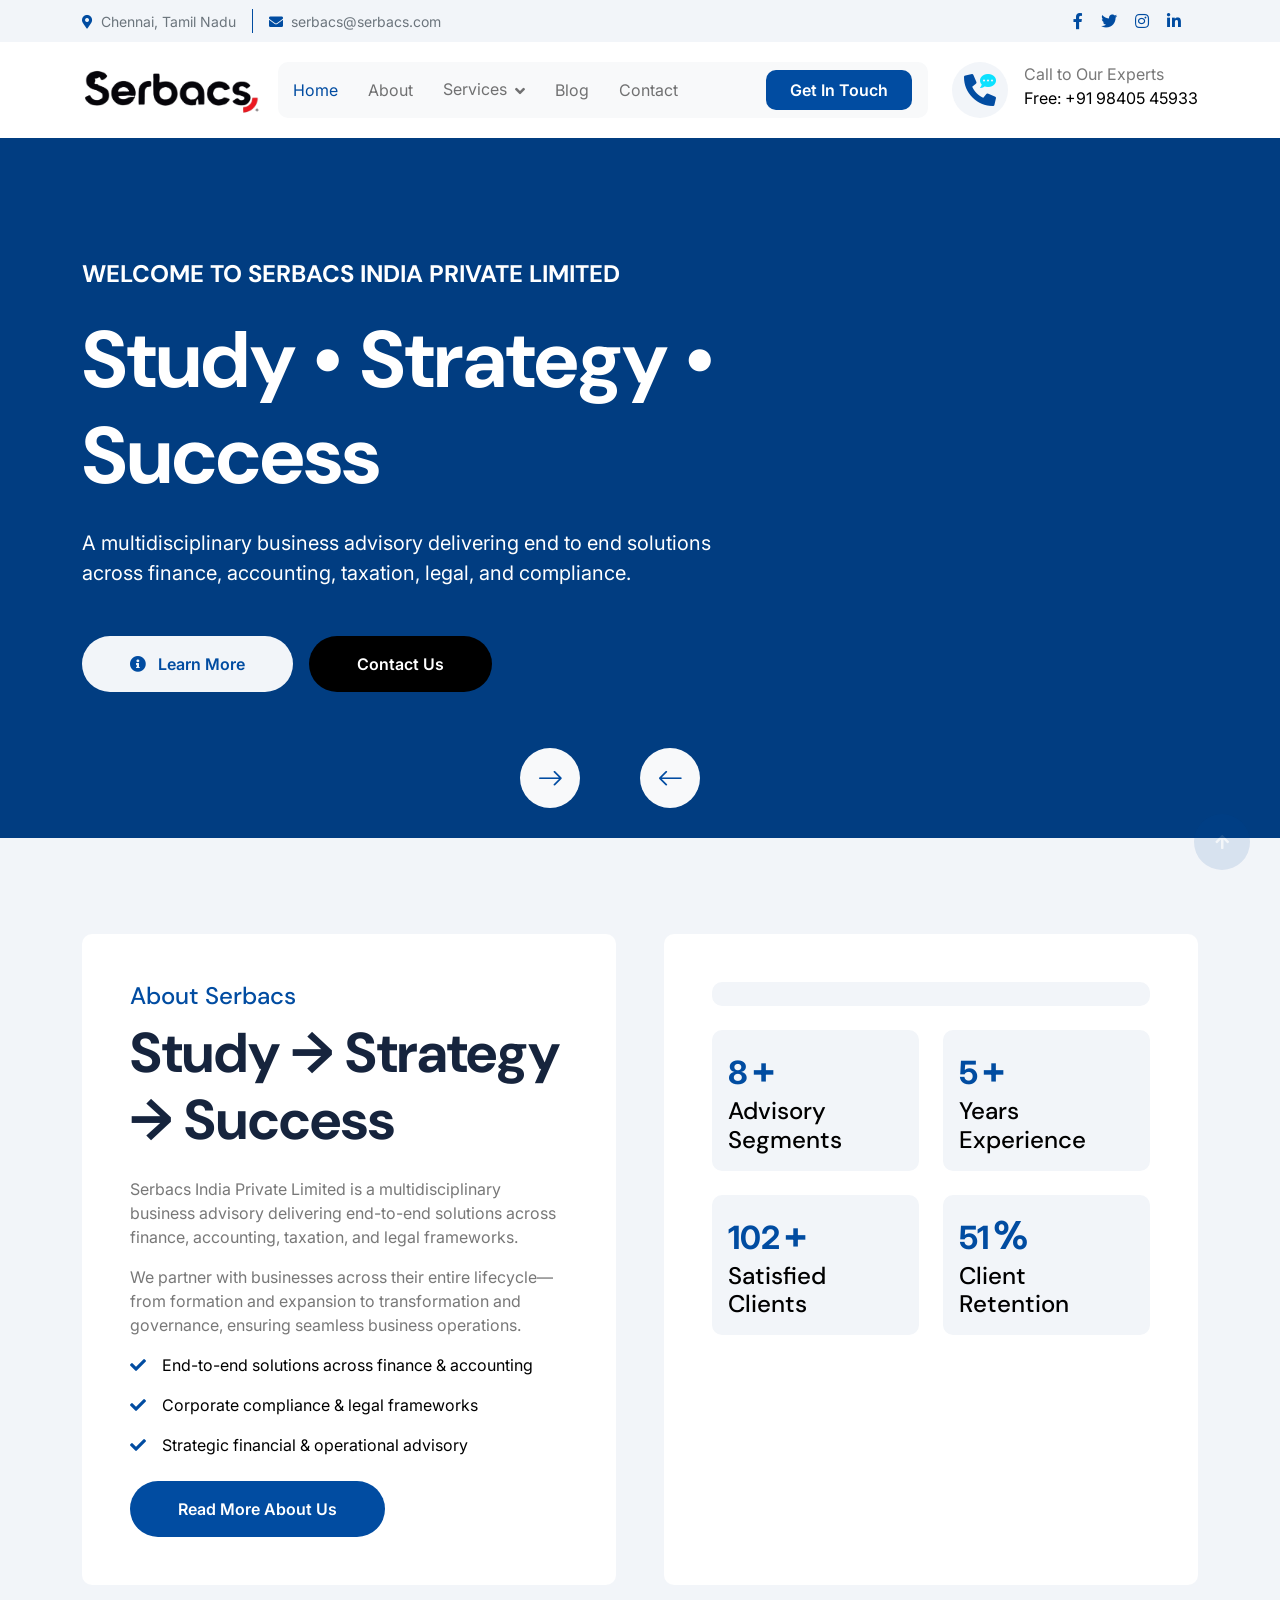
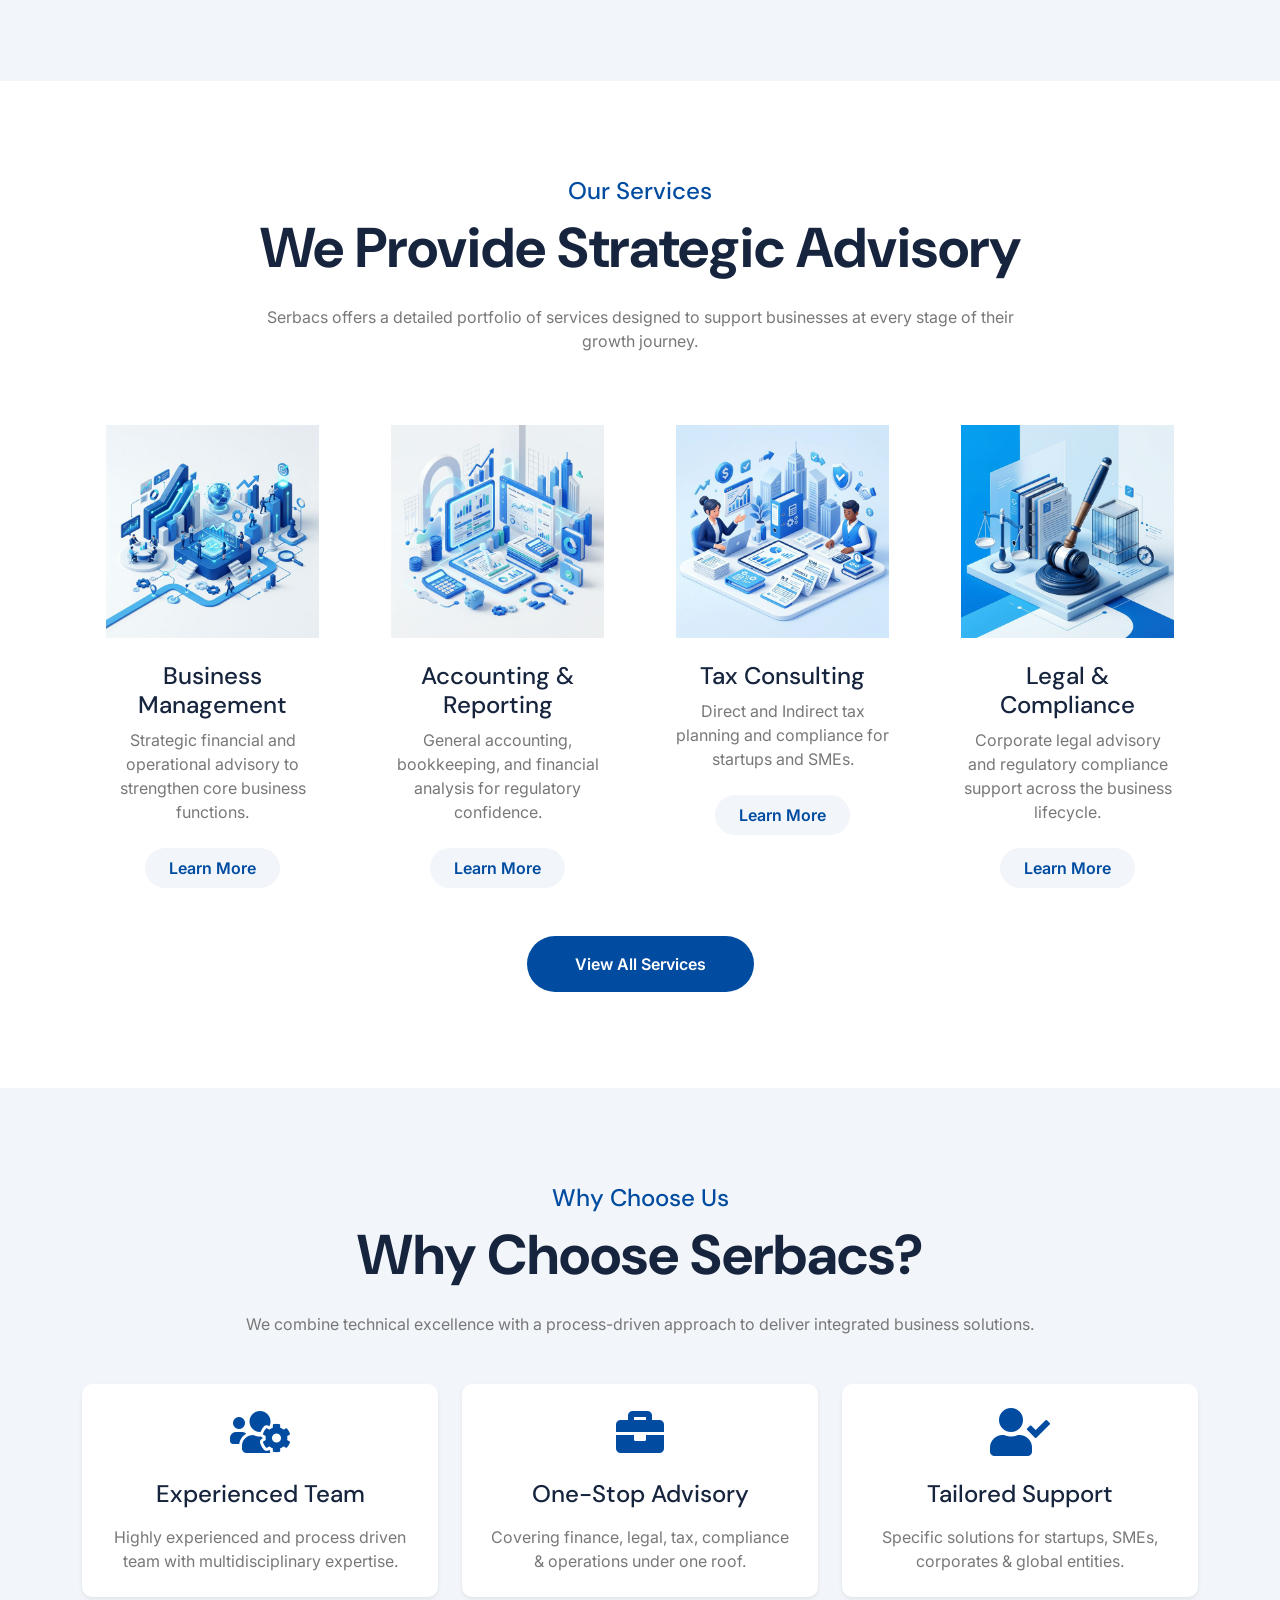
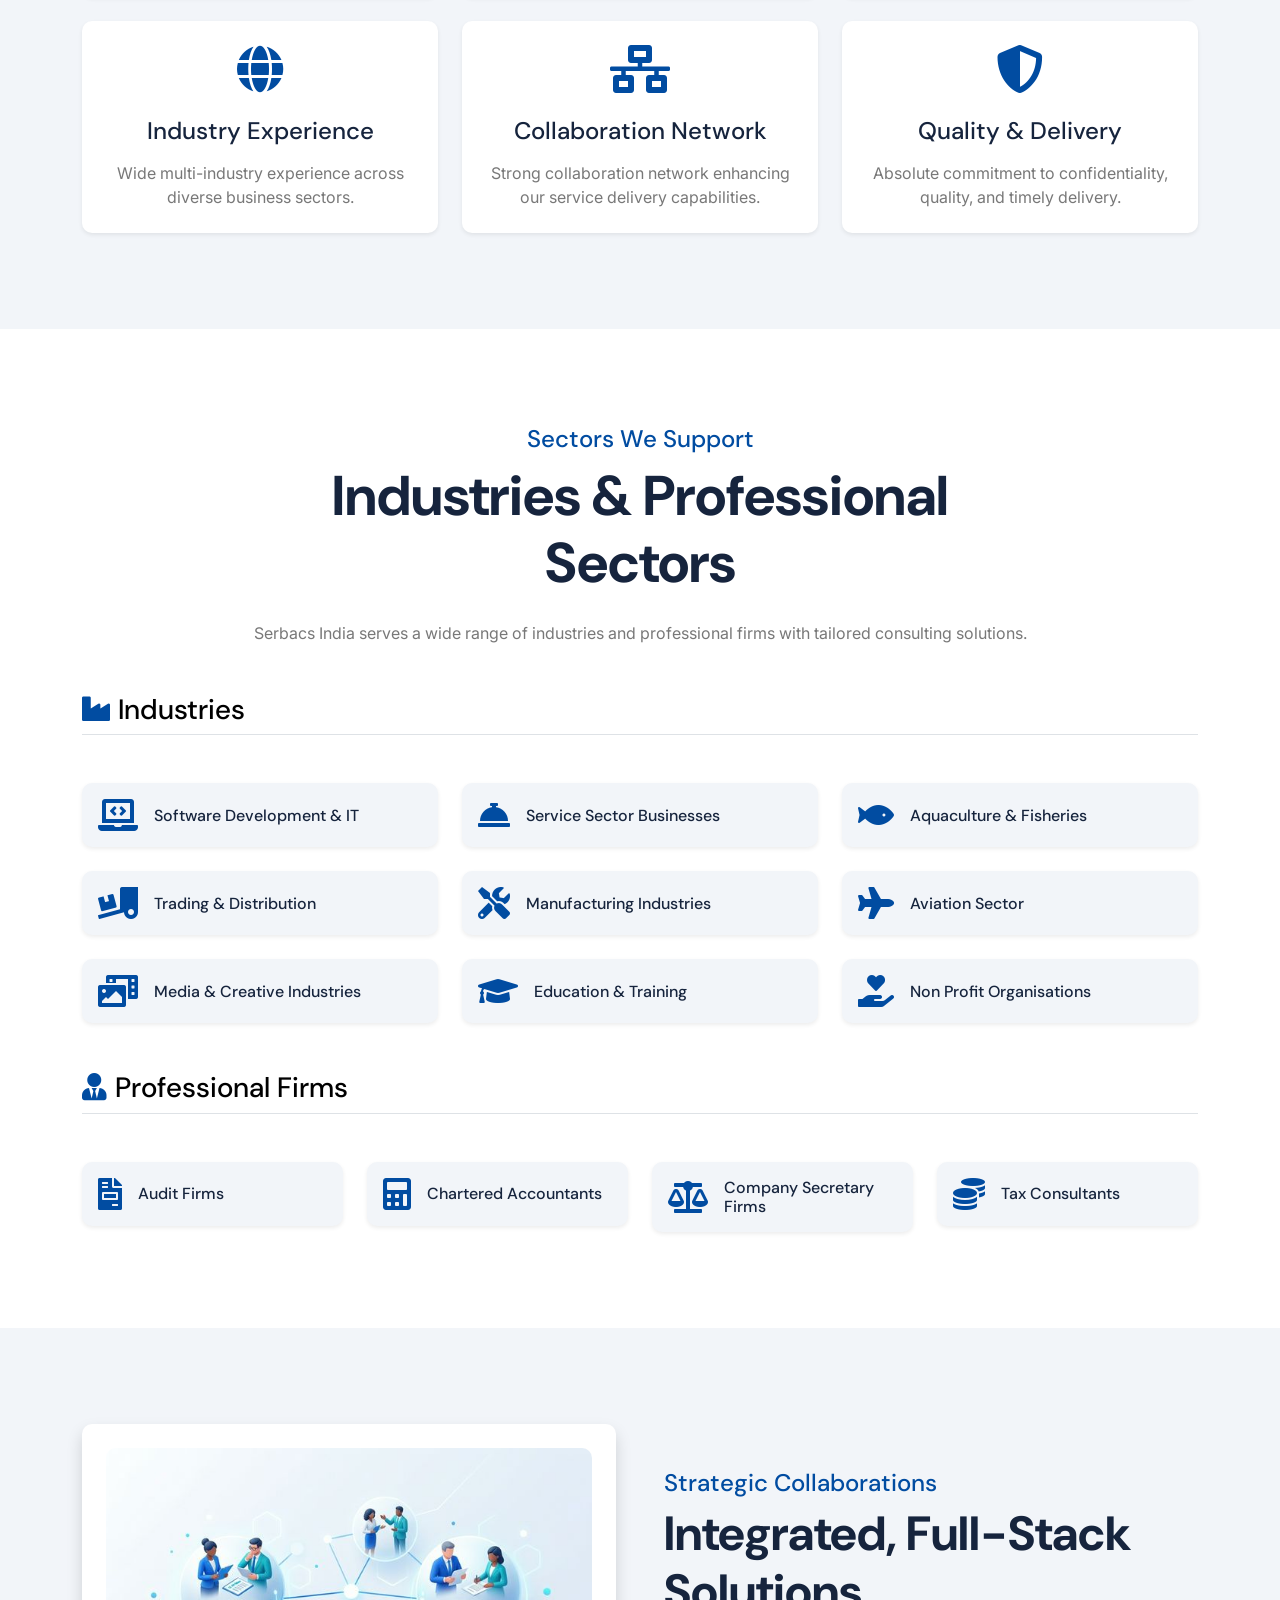
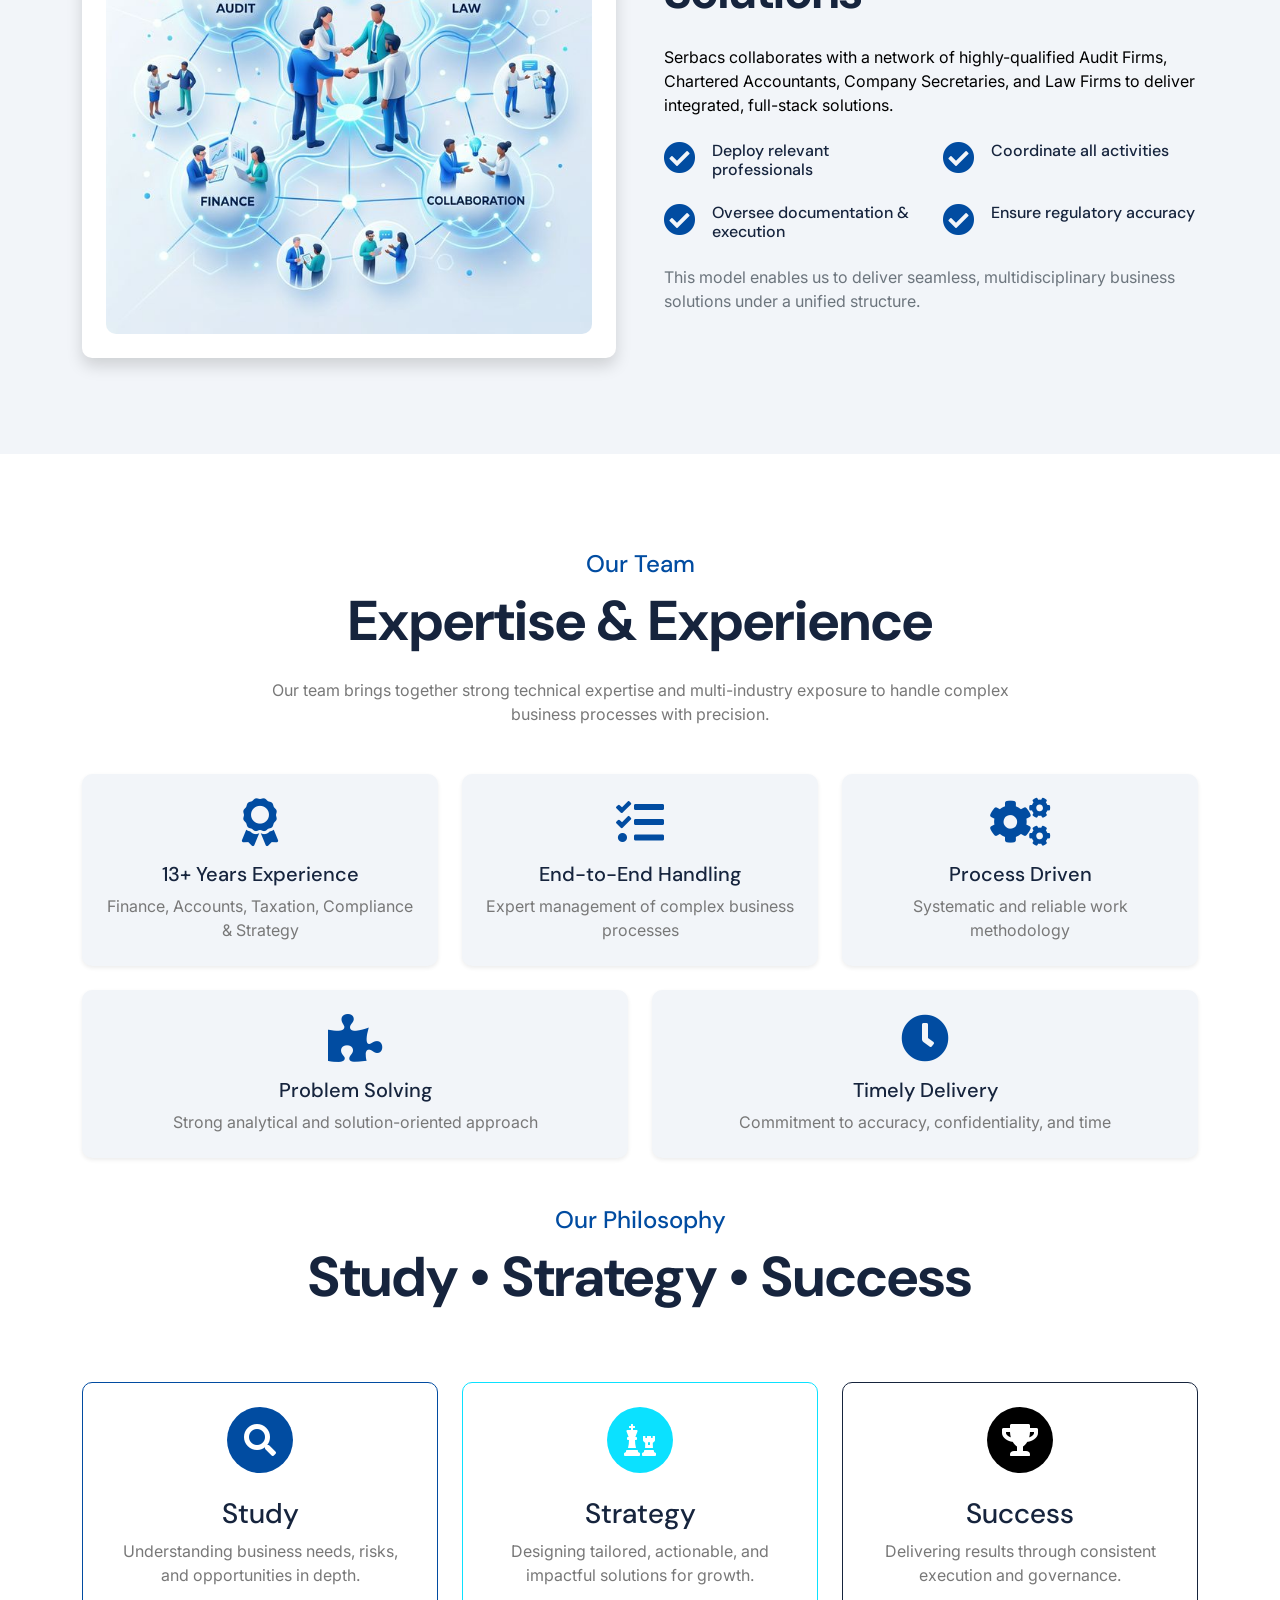
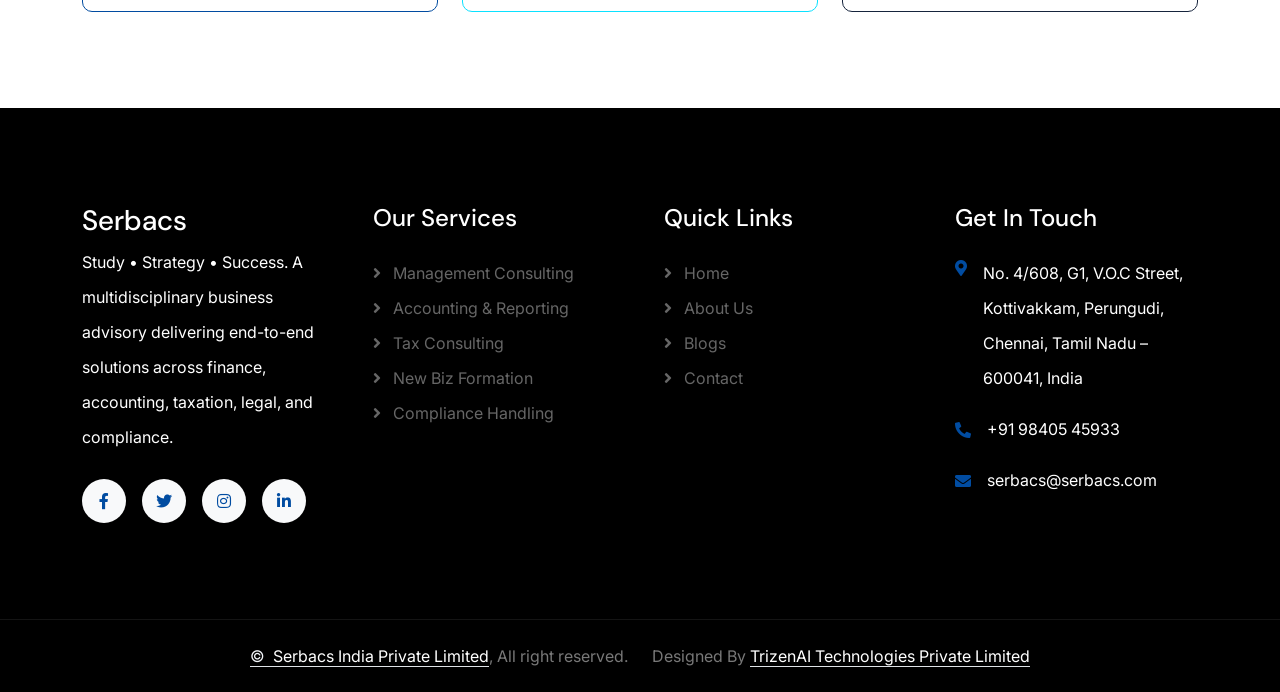
==== index.html @ 79cc0188 "initial commit" ====
<!DOCTYPE html>
<html lang="en">

    <head>
        <meta charset="utf-8">
        <title>Serbacs India Private Limited - Business Advisory & Consulting</title>
        <meta content="width=device-width, initial-scale=1.0" name="viewport">
        <meta content="" name="keywords">
        <meta content="" name="description">

        <!-- Google Web Fonts -->
        <link rel="preconnect" href="https://fonts.googleapis.com">
        <link rel="preconnect" href="https://fonts.gstatic.com" crossorigin>
        <link href="https://fonts.googleapis.com/css2?family=DM+Sans:ital,opsz,wght@0,9..40,100..1000;1,9..40,100..1000&family=Inter:slnt,wght@-10..0,100..900&display=swap" rel="stylesheet">

        <!-- Icon Font Stylesheet -->
        <link rel="stylesheet" href="https://use.fontawesome.com/releases/v5.15.4/css/all.css"/>
        <link href="https://cdn.jsdelivr.net/npm/bootstrap-icons@1.4.1/font/bootstrap-icons.css" rel="stylesheet">

        <!-- Libraries Stylesheet -->
        <link rel="stylesheet" href="lib/animate/animate.min.css"/>
        <link href="lib/lightbox/css/lightbox.min.css" rel="stylesheet">
        <link href="lib/owlcarousel/assets/owl.carousel.min.css" rel="stylesheet">


        <!-- Customized Bootstrap Stylesheet -->
        <link href="css/bootstrap.min.css" rel="stylesheet">

        <!-- Template Stylesheet -->
        <link href="css/style.css" rel="stylesheet">
    </head>

    <body>

        <!-- Spinner Start -->
        <div id="spinner" class="show bg-white position-fixed translate-middle w-100 vh-100 top-50 start-50 d-flex align-items-center justify-content-center">
            <div class="spinner-border text-primary" style="width: 3rem; height: 3rem;" role="status">
                <span class="sr-only">Loading...</span>
            </div>
        </div>
        <!-- Spinner End -->

        <!-- Topbar Start -->
        <div class="container-fluid topbar px-0 px-lg-4 bg-light py-2 d-none d-lg-block">
            <div class="container">
                <div class="row gx-0 align-items-center">
                    <div class="col-lg-8 text-center text-lg-start mb-lg-0">
                        <div class="d-flex flex-wrap">
                            <div class="border-end border-primary pe-3">
                                <a href="#" class="text-muted small"><i class="fas fa-map-marker-alt text-primary me-2"></i>Chennai, Tamil Nadu</a>
                            </div>
                            <div class="ps-3">
                                <a href="mailto:serbacs@serbacs.com" class="text-muted small"><i class="fas fa-envelope text-primary me-2"></i>serbacs@serbacs.com</a>
                            </div>
                        </div>
                    </div>
                    <div class="col-lg-4 text-center text-lg-end">
                        <div class="d-flex justify-content-end">
                            <div class="d-flex pe-3">
                                <a class="btn p-0 text-primary me-3" href="#"><i class="fab fa-facebook-f"></i></a>
                                <a class="btn p-0 text-primary me-3" href="#"><i class="fab fa-twitter"></i></a>
                                <a class="btn p-0 text-primary me-3" href="#"><i class="fab fa-instagram"></i></a>
                                <a class="btn p-0 text-primary me-0" href="#"><i class="fab fa-linkedin-in"></i></a>
                            </div>
                            </div>
                        </div>
                    </div>
                </div>
            </div>
        </div>
        <!-- Topbar End -->

        <!-- Navbar & Hero Start -->
        <div class="container-fluid nav-bar px-0 px-lg-4 py-lg-0">
            <div class="container">
                <nav class="navbar navbar-expand-lg navbar-light"> 
                    <a href="index.html" class="navbar-brand p-0">
                        <!-- <h1 class="text-primary mb-0">Serbacs</h1> -->
                        <img src="img/logo/serbacslogo.png" alt="Logo">
                    </a>
                    <button class="navbar-toggler" type="button" data-bs-toggle="collapse" data-bs-target="#navbarCollapse">
                        <span class="fa fa-bars"></span>
                    </button>
                    <div class="collapse navbar-collapse" id="navbarCollapse">
                        <div class="navbar-nav mx-0 mx-lg-auto">
                            <a href="index.html" class="nav-item nav-link active">Home</a>
                            <a href="about.html" class="nav-item nav-link ">About</a>
                            
                            <!-- Mega Menu for Services -->
                            <div class="nav-item dropdown position-static">
                                <a href="#" class="nav-link dropdown-toggle" data-bs-toggle="dropdown" data-bs-display="static">Services</a>
                                <div class="dropdown-menu mega-menu shadow border-0 mt-0 py-4" style="background: var(--bs-light);">
                                     <div class="container-fluid">
                                        <div class="row" style="color: var(--bs-dark);">
                                            <!-- Left Image -->
                                            <div class="col-lg-3 d-none d-lg-block">
                                                <div class="h-100 w-100 rounded" style="background: url('img/carousel-2.png') center center no-repeat; background-size: cover; min-height: 300px;"></div>
                                            </div>
                                            
                                            <!-- Col 1 -->
                                            <div class="col-lg-3 col-md-4">
                                                <h6 class="text-uppercase text-primary border-bottom border-light pb-1 mb-2 mega-menu-title">1. Business Management Consulting</h6>
                                                <ul class="list-unstyled mb-3 ms-1">
                                                    <li><a href="#" class="text-dark text-decoration-none d-block py-0 fs-sm">CFO & Finance Controller Services</a></li>
                                                    <li><a href="#" class="text-dark text-decoration-none d-block py-0 fs-sm">Budgeting, Forecasting & Cash Flow Management</a></li>
                                                    <li><a href="#" class="text-dark text-decoration-none d-block py-0 fs-sm">Feasibility Studies & Business Planning</a></li>
                                                    <li><a href="#" class="text-dark text-decoration-none d-block py-0 fs-sm">Internal Controls & SOP Development</a></li>
                                                    <li><a href="#" class="text-dark text-decoration-none d-block py-0 fs-sm">Costing, Pricing & Performance Dashboards</a></li>
                                                </ul>
                                                
                                                <h6 class="text-uppercase text-primary border-bottom border-light pb-1 mb-2 mega-menu-title">2. Accounting & Reporting</h6>
                                                <ul class="list-unstyled mb-3 ms-1">
                                                    <li><a href="#" class="text-dark text-decoration-none d-block py-0 fs-sm">General Accounting & Bookkeeping</a></li>
                                                    <li><a href="#" class="text-dark text-decoration-none d-block py-0 fs-sm">Financial Analysis</a></li>
                                                    <li><a href="#" class="text-dark text-decoration-none d-block py-0 fs-sm">MIS Reporting & management dashboards</a></li>
                                                    <li><a href="#" class="text-dark text-decoration-none d-block py-0 fs-sm">Preparation of Financial Statements</a></li>
                                                    <li><a href="#" class="text-dark text-decoration-none d-block py-0 fs-sm">Receivables & Payables Management</a></li>
                                                    <li><a href="#" class="text-dark text-decoration-none d-block py-0 fs-sm">Periodic Closings</a></li>
                                                    <li><a href="#" class="text-dark text-decoration-none d-block py-0 fs-sm">Audit Support</a></li>
                                                </ul>

                                                <h6 class="text-uppercase text-primary border-bottom border-light pb-1 mb-2 mega-menu-title">3. Banking Process</h6>
                                                <ul class="list-unstyled mb-2 ms-1">
                                                    <li><a href="#" class="text-dark text-decoration-none d-block py-0 fs-sm">Day to day coordination with banks</a></li>
                                                    <li><a href="#" class="text-dark text-decoration-none d-block py-0 fs-sm">Documentation for outward remittances & payments</a></li>
                                                    <li><a href="#" class="text-dark text-decoration-none d-block py-0 fs-sm">Documentation for inward remittances & receipts</a></li>
                                                    <li><a href="#" class="text-dark text-decoration-none d-block py-0 fs-sm">Ad hoc banking compliance</a></li>
                                                    <li><a href="#" class="text-dark text-decoration-none d-block py-0 fs-sm">Liaison with bank officers for transaction or compliance clarity</a></li>
                                                </ul>
                                            </div>

                                            <!-- Col 2 -->
                                            <div class="col-lg-3 col-md-4">
                                                <h6 class="text-uppercase text-primary border-bottom border-light pb-1 mb-2 mega-menu-title">4. Tax Consulting</h6>
                                                <a href="#" class="text-dark text-decoration-none d-block py-0 fs-sm fw-bold mb-1">Direct Tax</a>
                                                <ul class="list-unstyled mb-2 ms-2">
                                                    <li><a href="#" class="text-dark text-decoration-none d-block py-0 fs-sm">Tax Planning & Advisory</a></li>
                                                    <li><a href="#" class="text-dark text-decoration-none d-block py-0 fs-sm">Income Tax Computation & Planning</a></li>
                                                    <li><a href="#" class="text-dark text-decoration-none d-block py-0 fs-sm">ITR Filing</a></li>
                                                    <li><a href="#" class="text-dark text-decoration-none d-block py-0 fs-sm">TDS/TCS Returns & Reconciliations</a></li>
                                                    <li><a href="#" class="text-dark text-decoration-none d-block py-0 fs-sm">Assessment Representation & Notice Handling</a></li>
                                                </ul>
                                                <a href="#" class="text-dark text-decoration-none d-block py-0 fs-sm fw-bold mt-1 mb-1">Indirect Tax</a>
                                                <ul class="list-unstyled mb-3 ms-2">
                                                    <li><a href="#" class="text-dark text-decoration-none d-block py-0 fs-sm">GST Registration & Amendments</a></li>
                                                    <li><a href="#" class="text-dark text-decoration-none d-block py-0 fs-sm">GST Returns</a></li>
                                                    <li><a href="#" class="text-dark text-decoration-none d-block py-0 fs-sm">LUT Filing for Exporters</a></li>
                                                    <li><a href="#" class="text-dark text-decoration-none d-block py-0 fs-sm">E-Invoicing & E-Way Bills</a></li>
                                                    <li><a href="#" class="text-dark text-decoration-none d-block py-0 fs-sm">GST Audit & Health Check</a></li>
                                                    <li><a href="#" class="text-dark text-decoration-none d-block py-0 fs-sm">GST Notices & Department Enquiry Handling</a></li>
                                                </ul>

                                                <h6 class="text-uppercase text-primary border-bottom border-light pb-1 mb-2 mega-menu-title">5. New Business Formation</h6>
                                                <ul class="list-unstyled mb-3 ms-1">
                                                    <li><a href="#" class="text-dark text-decoration-none d-block py-0 fs-sm">Private Limited Company</a></li>
                                                    <li><a href="#" class="text-dark text-decoration-none d-block py-0 fs-sm">Public Limited Company</a></li>
                                                    <li><a href="#" class="text-dark text-decoration-none d-block py-0 fs-sm">One Person Company</a></li>
                                                    <li><a href="#" class="text-dark text-decoration-none d-block py-0 fs-sm">Limited Liability Partnership (LLP)</a></li>
                                                    <li><a href="#" class="text-dark text-decoration-none d-block py-0 fs-sm">Partnership Firm</a></li>
                                                    <li><a href="#" class="text-dark text-decoration-none d-block py-0 fs-sm">Sole Proprietorship</a></li>
                                                    <li><a href="#" class="text-dark text-decoration-none d-block py-0 fs-sm">Section 8 (Non Profit) Company</a></li>
                                                </ul>

                                                <h6 class="text-uppercase text-primary border-bottom border-light pb-1 mb-2 mega-menu-title">6. Subsidiary Formation</h6>
                                                <ul class="list-unstyled mb-2 ms-1">
                                                    <li><a href="#" class="text-dark text-decoration-none d-block py-0 fs-sm">Wholly Owned Subsidiary setup</a></li>
                                                    <li><a href="#" class="text-dark text-decoration-none d-block py-0 fs-sm">Branch Office Registration</a></li>
                                                    <li><a href="#" class="text-dark text-decoration-none d-block py-0 fs-sm">Liaison Office Registration</a></li>
                                                    <li><a href="#" class="text-dark text-decoration-none d-block py-0 fs-sm">FEMA, RBI, MCA Compliance</a></li>
                                                    <li><a href="#" class="text-dark text-decoration-none d-block py-0 fs-sm">End to end documentation and approvals</a></li>
                                                </ul>
                                            </div>

                                            <!-- Col 3 -->
                                            <div class="col-lg-3 col-md-4">
                                                <h6 class="text-uppercase text-primary border-bottom border-light pb-1 mb-2 mega-menu-title">7. Entity Restructuring</h6>
                                                <ul class="list-unstyled mb-3 ms-1">
                                                    <li><a href="#" class="text-dark text-decoration-none d-block py-0 fs-sm">Private Limited Company → LLP</a></li>
                                                    <li><a href="#" class="text-dark text-decoration-none d-block py-0 fs-sm">LLP → Private Limited Company</a></li>
                                                    <li><a href="#" class="text-dark text-decoration-none d-block py-0 fs-sm">Partnership → Private Limited Company</a></li>
                                                    <li><a href="#" class="text-dark text-decoration-none d-block py-0 fs-sm">Complete entity migration planning & compliance</a></li>
                                                </ul>

                                                <h6 class="text-uppercase text-primary border-bottom border-light pb-1 mb-2 mega-menu-title">8. Legal Consulting</h6>
                                                <ul class="list-unstyled mb-3 ms-1">
                                                    <li><a href="#" class="text-dark text-decoration-none d-block py-0 fs-sm">Corporate Legal Advisory</a></li>
                                                    <li><a href="#" class="text-dark text-decoration-none d-block py-0 fs-sm">Agreement Drafting & Review</a></li>
                                                    <li><a href="#" class="text-dark text-decoration-none d-block py-0 fs-sm">Labour Law & Compliance</a></li>
                                                    <li><a href="#" class="text-dark text-decoration-none d-block py-0 fs-sm">General Legal Documentation & Compliance Support</a></li>
                                                </ul>

                                                <h6 class="text-uppercase text-primary border-bottom border-light pb-1 mb-2 mega-menu-title">9. Compliance Handling</h6>
                                                <ul class="list-unstyled mb-2 ms-1">
                                                    <li><a href="#" class="text-dark text-decoration-none d-block py-0 fs-sm">MCA/ROC Annual & Event based Compliance</a></li>
                                                    <li><a href="#" class="text-dark text-decoration-none d-block py-0 fs-sm">GST Compliance</a></li>
                                                    <li><a href="#" class="text-dark text-decoration-none d-block py-0 fs-sm">Income Tax Compliance</a></li>
                                                    <li><a href="#" class="text-dark text-decoration-none d-block py-0 fs-sm">Labour Law Compliance</a></li>
                                                    <li><a href="#" class="text-dark text-decoration-none d-block py-0 fs-sm">Sector specific/Industry specific Compliance</a></li>
                                                </ul>
                                            </div>
                                        </div>
                                    </div>

                                </div>
                            </div>
                            
                            <a href="#" class="nav-item nav-link ">Blog</a>
                            <a href="contact.html" class="nav-item nav-link ">Contact</a>
                            <div class="nav-btn px-3">
                                <a href="contact.html" class="btn btn-primary py-2 px-4 ms-3 flex-shrink-0">Get In Touch</a>
                            </div>
                        </div>
                    </div>
                    <div class="d-none d-xl-flex flex-shrink-0 ps-4">
                        <a href="tel:+919840545933" class="btn btn-light btn-lg-square rounded-circle position-relative wow tada" data-wow-delay=".9s">
                            <i class="fa fa-phone-alt fa-2x"></i>
                            <div class="position-absolute" style="top: 7px; right: 12px;">
                                <span><i class="fa fa-comment-dots text-secondary"></i></span>
                            </div>
                        </a>
                        <div class="d-flex flex-column ms-3">
                            <span>Call to Our Experts</span>
                            <a href="tel:+91 98405 45933"><span class="text-dark">Free: +91 98405 45933</span></a>
                        </div>
                    </div>
                </nav>
            </div>
        </div>
        <!-- Navbar & Hero End -->


        <!-- Carousel Start -->
        <div class="header-carousel owl-carousel">
            <div class="header-carousel-item bg-primary">
                <div class="carousel-caption">
                    <div class="container">
                        <div class="row g-4 align-items-center">
                            <div class="col-lg-7 animated fadeInLeft">
                                <div class="text-sm-center text-md-start">
                                    <h4 class="text-white text-uppercase fw-bold mb-4">Welcome To Serbacs India Private Limited</h4>
                                    <h1 class="display-1 text-white mb-4">Study • Strategy • Success</h1>
                                    <p class="mb-5 fs-5">A multidisciplinary business advisory delivering end to end solutions across finance, accounting, taxation, legal, and compliance.
                                    </p>
                                    <div class="d-flex justify-content-center justify-content-md-start flex-shrink-0 mb-4">
                                        <a class="btn btn-light rounded-pill py-3 px-4 px-md-5 me-2" href="#"><i class="fas fa-info-circle me-2"></i> Learn More</a>
                                        <a class="btn btn-dark rounded-pill py-3 px-4 px-md-5 ms-2" href="contact.html">Contact Us</a>
                                    </div>
                                </div>
                            </div>
                            <div class="col-lg-5 animated fadeInRight">
                                <div class="calrousel-img" style="object-fit: cover;">
                                    <img src="img/carousel-2.png" class="img-fluid w-100" alt="">
                                </div>
                            </div>
                        </div>
                    </div>
                </div>
            </div>
            <div class="header-carousel-item bg-primary">
                <div class="carousel-caption">
                    <div class="container">
                        <div class="row gy-4 gy-lg-0 gx-0 gx-lg-5 align-items-center">
                            <div class="col-lg-5 animated fadeInLeft">
                                <div class="calrousel-img">
                                    <img src="img/carousel-2.png" class="img-fluid w-100" alt="">
                                </div>
                            </div>
                            <div class="col-lg-7 animated fadeInRight">
                                <div class="text-sm-center text-md-end">
                                    <h4 class="text-white text-uppercase fw-bold mb-4">Partner for Strategic Success</h4>
                                    <h1 class="display-1 text-white mb-4">Complete Regulatory Confidence</h1>
                                    <p class="mb-5 fs-5">Ensuring seamless business operations for startups, SMEs, and corporates with expert guidance in finance and operations.
                                    </p>
                                    <div class="d-flex justify-content-center justify-content-md-end flex-shrink-0 mb-4">
                                        <a class="btn btn-light rounded-pill py-3 px-4 px-md-5 me-2" href="#">Our Services</a>
                                        <a class="btn btn-dark rounded-pill py-3 px-4 px-md-5 ms-2" href="contact.html">Get In Touch</a>
                                    </div>
                                </div>
                            </div>
                        </div>
                    </div>
                </div>
            </div>
        </div>
        <!-- Carousel End -->

        <!-- About Start -->
        <div class="container-fluid bg-light about py-5">
            <div class="container py-5">
                <div class="row g-5">
                    <div class="col-xl-6 wow fadeInLeft" data-wow-delay="0.2s">
                        <div class="about-item-content bg-white rounded p-5 h-100">
                            <h4 class="text-primary">About Serbacs</h4>
                            <h1 class="display-4 mb-4">Study → Strategy → Success</h1>
                            <p>Serbacs India Private Limited is a multidisciplinary business advisory delivering end-to-end solutions across finance, accounting, taxation, and legal frameworks.
                            </p>
                            <p>We partner with businesses across their entire lifecycle—from formation and expansion to transformation and governance, ensuring seamless business operations.
                            </p>
                            <p class="text-dark"><i class="fa fa-check text-primary me-3"></i>End-to-end solutions across finance & accounting</p>
                            <p class="text-dark"><i class="fa fa-check text-primary me-3"></i>Corporate compliance & legal frameworks</p>
                            <p class="text-dark mb-4"><i class="fa fa-check text-primary me-3"></i>Strategic financial & operational advisory</p>
                            <a class="btn btn-primary rounded-pill py-3 px-5" href="#">Read More About Us</a>
                        </div>
                    </div>
                    <div class="col-xl-6 wow fadeInRight" data-wow-delay="0.2s">
                        <div class="bg-white rounded p-5 h-100">
                            <div class="row g-4 justify-content-center">
                                <div class="col-12">
                                    <div class="rounded bg-light">
                                        <img src="img/about-1.png" class="img-fluid rounded w-100" alt="">
                                    </div>
                                </div>
                                <div class="col-sm-6">
                                    <div class="counter-item bg-light rounded p-3 h-100">
                                        <div class="counter-counting">
                                            <span class="text-primary fs-2 fw-bold" data-toggle="counter-up">15</span>
                                            <span class="h1 fw-bold text-primary">+</span>
                                        </div>
                                        <h4 class="mb-0 text-dark">Advisory Segments</h4>
                                    </div>
                                </div>
                                <div class="col-sm-6">
                                    <div class="counter-item bg-light rounded p-3 h-100">
                                        <div class="counter-counting">
                                            <span class="text-primary fs-2 fw-bold" data-toggle="counter-up">10</span>
                                            <span class="h1 fw-bold text-primary">+</span>
                                        </div>
                                        <h4 class="mb-0 text-dark">Years Experience</h4>
                                    </div>
                                </div>
                                <div class="col-sm-6">
                                    <div class="counter-item bg-light rounded p-3 h-100">
                                        <div class="counter-counting">
                                            <span class="text-primary fs-2 fw-bold" data-toggle="counter-up">200</span>
                                            <span class="h1 fw-bold text-primary">+</span>
                                        </div>
                                        <h4 class="mb-0 text-dark">Satisfied Clients</h4>
                                    </div>
                                </div>
                                <div class="col-sm-6">
                                    <div class="counter-item bg-light rounded p-3 h-100">
                                        <div class="counter-counting">
                                            <span class="text-primary fs-2 fw-bold" data-toggle="counter-up">100</span>
                                            <span class="h1 fw-bold text-primary">%</span>
                                        </div>
                                        <h4 class="mb-0 text-dark">Client Retention</h4>
                                    </div>
                                </div>
                            </div>
                        </div>
                    </div>
                </div>
            </div>
        </div>
        <!-- About End -->

        <!-- Service Start -->
        <div class="container-fluid service py-5">
            <div class="container py-5">
                <div class="text-center mx-auto pb-5 wow fadeInUp" data-wow-delay="0.2s" style="max-width: 800px;">
                    <h4 class="text-primary">Our Services</h4>
                    <h1 class="display-4 mb-4">We Provide Strategic Advisory</h1>
                    <p class="mb-0">Serbacs offers a detailed portfolio of services designed to support businesses at every stage of their growth journey.</p>
                </div>
                <div class="row g-4 justify-content-center">
                    <div class="col-md-6 col-lg-4 col-xl-3 wow fadeInUp" data-wow-delay="0.1s">
                        <div class="service-item rounded p-4 text-center">
                            <div class="service-icon mb-4">
                                <img src="img/service-management.png" class="img-fluid" alt="Business Management">
                            </div>
                            <h4>Business Management</h4>
                            <p class="mb-4">Strategic financial and operational advisory to strengthen core business functions.</p>
                            <a class="btn btn-light rounded-pill py-2 px-4" href="#">Learn More</a>
                        </div>
                    </div>
                    <div class="col-md-6 col-lg-4 col-xl-3 wow fadeInUp" data-wow-delay="0.3s">
                        <div class="service-item rounded p-4 text-center">
                            <div class="service-icon mb-4">
                                <img src="img/service-accounting.png" class="img-fluid" alt="Accounting & Reporting">
                            </div>
                            <h4>Accounting & Reporting</h4>
                            <p class="mb-4">General accounting, bookkeeping, and financial analysis for regulatory confidence.</p>
                            <a class="btn btn-light rounded-pill py-2 px-4" href="#">Learn More</a>
                        </div>
                    </div>
                    <div class="col-md-6 col-lg-4 col-xl-3 wow fadeInUp" data-wow-delay="0.5s">
                        <div class="service-item rounded p-4 text-center">
                            <div class="service-icon mb-4">
                                <img src="img/service-tax.png" class="img-fluid" alt="Tax Consulting">
                            </div>
                            <h4>Tax Consulting</h4>
                            <p class="mb-4">Direct and Indirect tax planning and compliance for startups and SMEs.</p>
                            <a class="btn btn-light rounded-pill py-2 px-4" href="#">Learn More</a>
                        </div>
                    </div>
                    <div class="col-md-6 col-lg-4 col-xl-3 wow fadeInUp" data-wow-delay="0.7s">
                        <div class="service-item rounded p-4 text-center">
                            <div class="service-icon mb-4">
                                <img src="img/service-legal.png" class="img-fluid" alt="Legal & Compliance">
                            </div>
                            <h4>Legal & Compliance</h4>
                            <p class="mb-4">Corporate legal advisory and regulatory compliance support across the business lifecycle.</p>
                            <a class="btn btn-light rounded-pill py-2 px-4" href="#">Learn More</a>
                        </div>
                    </div>
                    <div class="col-12 text-center wow fadeInUp" data-wow-delay="0.2s">
                        <a class="btn btn-primary rounded-pill py-3 px-5" href="#">View All Services</a>
                    </div>
                </div>
            </div>
        </div>
        <!-- Service End -->
        <!-- Service End -->

        <!-- Why Choose Us Start -->
        <div class="container-fluid why-choose-us bg-light py-5">
            <div class="container py-5">
                <div class="text-center mx-auto pb-5 wow fadeInUp" data-wow-delay="0.2s" style="max-width: 800px;">
                    <h4 class="text-primary">Why Choose Us</h4>
                    <h1 class="display-4 mb-4">Why Choose Serbacs?</h1>
                    <p class="mb-0">We combine technical excellence with a process-driven approach to deliver integrated business solutions.
                    </p>
                </div>
                <div class="row g-4 justify-content-center">
                    <div class="col-md-6 col-lg-4 wow fadeInUp" data-wow-delay="0.2s">
                        <div class="service-item bg-white rounded p-4 h-100 shadow-sm text-center">
                            <i class="fas fa-users-cog fa-3x text-primary mb-4"></i>
                            <h4 class="mb-3">Experienced Team</h4>
                            <p class="mb-0">Highly experienced and process driven team with multidisciplinary expertise.</p>
                        </div>
                    </div>
                    <div class="col-md-6 col-lg-4 wow fadeInUp" data-wow-delay="0.4s">
                        <div class="service-item bg-white rounded p-4 h-100 shadow-sm text-center">
                            <i class="fas fa-briefcase fa-3x text-primary mb-4"></i>
                            <h4 class="mb-3">One-Stop Advisory</h4>
                            <p class="mb-0">Covering finance, legal, tax, compliance & operations under one roof.</p>
                        </div>
                    </div>
                    <div class="col-md-6 col-lg-4 wow fadeInUp" data-wow-delay="0.6s">
                        <div class="service-item bg-white rounded p-4 h-100 shadow-sm text-center">
                            <i class="fas fa-user-check fa-3x text-primary mb-4"></i>
                            <h4 class="mb-3">Tailored Support</h4>
                            <p class="mb-0">Specific solutions for startups, SMEs, corporates & global entities.</p>
                        </div>
                    </div>
                    <div class="col-md-6 col-lg-4 wow fadeInUp" data-wow-delay="0.8s">
                        <div class="service-item bg-white rounded p-4 h-100 shadow-sm text-center">
                            <i class="fas fa-globe fa-3x text-primary mb-4"></i>
                            <h4 class="mb-3">Industry Experience</h4>
                            <p class="mb-0">Wide multi-industry experience across diverse business sectors.</p>
                        </div>
                    </div>
                    <div class="col-md-6 col-lg-4 wow fadeInUp" data-wow-delay="1.0s">
                        <div class="service-item bg-white rounded p-4 h-100 shadow-sm text-center">
                            <i class="fas fa-network-wired fa-3x text-primary mb-4"></i>
                            <h4 class="mb-3">Collaboration Network</h4>
                            <p class="mb-0">Strong collaboration network enhancing our service delivery capabilities.</p>
                        </div>
                    </div>
                    <div class="col-md-6 col-lg-4 wow fadeInUp" data-wow-delay="1.2s">
                        <div class="service-item bg-white rounded p-4 h-100 shadow-sm text-center">
                            <i class="fas fa-shield-alt fa-3x text-primary mb-4"></i>
                            <h4 class="mb-3">Quality & Delivery</h4>
                            <p class="mb-0">Absolute commitment to confidentiality, quality, and timely delivery.</p>
                        </div>
                    </div>
                </div>
            </div>
        </div>
        <!-- Why Choose Us End -->

        <!-- Industries Start -->
        <div class="container-fluid industries py-5">
            <div class="container py-5">
                <div class="text-center mx-auto pb-5 wow fadeInUp" data-wow-delay="0.2s" style="max-width: 800px;">
                    <h4 class="text-primary">Sectors We Support</h4>
                    <h1 class="display-4 mb-4">Industries & Professional Sectors</h1>
                    <p class="mb-0">Serbacs India serves a wide range of industries and professional firms with tailored consulting solutions.
                    </p>
                </div>
                
                <!-- Industries Grid -->
                <div class="row g-4 mb-5">
                    <div class="col-12">
                        <h3 class="text-dark mb-4 border-bottom pb-2"><i class="fas fa-industry text-primary me-2"></i>Industries</h3>
                    </div>
                    <div class="col-md-6 col-lg-4 wow fadeInUp" data-wow-delay="0.1s">
                        <div class="bg-light rounded p-3 d-flex align-items-center shadow-sm">
                            <i class="fas fa-laptop-code fa-2x text-primary me-3"></i>
                            <h6 class="mb-0">Software Development & IT</h6>
                        </div>
                    </div>
                    <div class="col-md-6 col-lg-4 wow fadeInUp" data-wow-delay="0.2s">
                        <div class="bg-light rounded p-3 d-flex align-items-center shadow-sm">
                            <i class="fas fa-concierge-bell fa-2x text-primary me-3"></i>
                            <h6 class="mb-0">Service Sector Businesses</h6>
                        </div>
                    </div>
                    <div class="col-md-6 col-lg-4 wow fadeInUp" data-wow-delay="0.3s">
                        <div class="bg-light rounded p-3 d-flex align-items-center shadow-sm">
                            <i class="fas fa-fish fa-2x text-primary me-3"></i>
                            <h6 class="mb-0">Aquaculture & Fisheries</h6>
                        </div>
                    </div>
                    <div class="col-md-6 col-lg-4 wow fadeInUp" data-wow-delay="0.4s">
                        <div class="bg-light rounded p-3 d-flex align-items-center shadow-sm">
                            <i class="fas fa-truck-loading fa-2x text-primary me-3"></i>
                            <h6 class="mb-0">Trading & Distribution</h6>
                        </div>
                    </div>
                    <div class="col-md-6 col-lg-4 wow fadeInUp" data-wow-delay="0.5s">
                        <div class="bg-light rounded p-3 d-flex align-items-center shadow-sm">
                            <i class="fas fa-tools fa-2x text-primary me-3"></i>
                            <h6 class="mb-0">Manufacturing Industries</h6>
                        </div>
                    </div>
                    <div class="col-md-6 col-lg-4 wow fadeInUp" data-wow-delay="0.6s">
                        <div class="bg-light rounded p-3 d-flex align-items-center shadow-sm">
                            <i class="fas fa-plane fa-2x text-primary me-3"></i>
                            <h6 class="mb-0">Aviation Sector</h6>
                        </div>
                    </div>
                    <div class="col-md-6 col-lg-4 wow fadeInUp" data-wow-delay="0.7s">
                        <div class="bg-light rounded p-3 d-flex align-items-center shadow-sm">
                            <i class="fas fa-photo-video fa-2x text-primary me-3"></i>
                            <h6 class="mb-0">Media & Creative Industries</h6>
                        </div>
                    </div>
                    <div class="col-md-6 col-lg-4 wow fadeInUp" data-wow-delay="0.8s">
                        <div class="bg-light rounded p-3 d-flex align-items-center shadow-sm">
                            <i class="fas fa-graduation-cap fa-2x text-primary me-3"></i>
                            <h6 class="mb-0">Education & Training</h6>
                        </div>
                    </div>
                    <div class="col-md-6 col-lg-4 wow fadeInUp" data-wow-delay="0.9s">
                        <div class="bg-light rounded p-3 d-flex align-items-center shadow-sm">
                            <i class="fas fa-hand-holding-heart fa-2x text-primary me-3"></i>
                            <h6 class="mb-0">Non Profit Organisations</h6>
                        </div>
                    </div>
                </div>

                <!-- Professional Firms Grid -->
                <div class="row g-4">
                    <div class="col-12">
                        <h3 class="text-dark mb-4 border-bottom pb-2"><i class="fas fa-user-tie text-primary me-2"></i>Professional Firms</h3>
                    </div>
                    <div class="col-md-6 col-lg-3 wow fadeInUp" data-wow-delay="0.1s">
                        <div class="bg-light rounded p-3 d-flex align-items-center shadow-sm">
                            <i class="fas fa-file-invoice fa-2x text-primary me-3"></i>
                            <h6 class="mb-0">Audit Firms</h6>
                        </div>
                    </div>
                    <div class="col-md-6 col-lg-3 wow fadeInUp" data-wow-delay="0.2s">
                        <div class="bg-light rounded p-3 d-flex align-items-center shadow-sm">
                            <i class="fas fa-calculator fa-2x text-primary me-3"></i>
                            <h6 class="mb-0">Chartered Accountants</h6>
                        </div>
                    </div>
                    <div class="col-md-6 col-lg-3 wow fadeInUp" data-wow-delay="0.3s">
                        <div class="bg-light rounded p-3 d-flex align-items-center shadow-sm">
                            <i class="fas fa-balance-scale fa-2x text-primary me-3"></i>
                            <h6 class="mb-0">Company Secretary Firms</h6>
                        </div>
                    </div>
                    <div class="col-md-6 col-lg-3 wow fadeInUp" data-wow-delay="0.4s">
                        <div class="bg-light rounded p-3 d-flex align-items-center shadow-sm">
                            <i class="fas fa-coins fa-2x text-primary me-3"></i>
                            <h6 class="mb-0">Tax Consultants</h6>
                        </div>
                    </div>
                </div>
            </div>
        </div>
        <!-- Industries End -->

        <!-- Strategic Collaborations Start -->
        <div class="container-fluid collaborations bg-light py-5">
            <div class="container py-5">
                <div class="row g-5 align-items-center">
                    <div class="col-xl-6 wow fadeInLeft" data-wow-delay="0.2s">
                        <div class="collaboration-img rounded shadow p-4 bg-white">
                            <img src="img/strategic-collaboration.png" class="img-fluid rounded w-100" alt="Strategic Collaborations">
                        </div>
                    </div>
                    <div class="col-xl-6 wow fadeInRight" data-wow-delay="0.2s">
                        <div class="collaboration-content">
                            <h4 class="text-primary">Strategic Collaborations</h4>
                            <h1 class="display-5 mb-4">Integrated, Full-Stack Solutions</h1>
                            <p class="mb-4 text-dark">Serbacs collaborates with a network of highly-qualified Audit Firms, Chartered Accountants, Company Secretaries, and Law Firms to deliver integrated, full-stack solutions.
                            </p>
                            <div class="row g-4 mb-4">
                                <div class="col-sm-6">
                                    <div class="d-flex">
                                        <i class="fas fa-check-circle text-primary me-3 fa-2x"></i>
                                        <h6 class="mb-0">Deploy relevant professionals</h6>
                                    </div>
                                </div>
                                <div class="col-sm-6">
                                    <div class="d-flex">
                                        <i class="fas fa-check-circle text-primary me-3 fa-2x"></i>
                                        <h6 class="mb-0">Coordinate all activities</h6>
                                    </div>
                                </div>
                                <div class="col-sm-6">
                                    <div class="d-flex">
                                        <i class="fas fa-check-circle text-primary me-3 fa-2x"></i>
                                        <h6 class="mb-0">Oversee documentation & execution</h6>
                                    </div>
                                </div>
                                <div class="col-sm-6">
                                    <div class="d-flex">
                                        <i class="fas fa-check-circle text-primary me-3 fa-2x"></i>
                                        <h6 class="mb-0">Ensure regulatory accuracy</h6>
                                    </div>
                                </div>
                            </div>
                            <p class="mb-0 text-muted italic">This model enables us to deliver seamless, multidisciplinary business solutions under a unified structure.</p>
                        </div>
                    </div>
                </div>
            </div>
        </div>
        <!-- Strategic Collaborations End -->

        <!-- Our Team & Philosophy Start -->
        <div class="container-fluid team-philosophy py-5">
            <div class="container py-5">
                <div class="text-center mx-auto pb-5 wow fadeInUp" data-wow-delay="0.2s" style="max-width: 800px;">
                    <h4 class="text-primary">Our Team</h4>
                    <h1 class="display-4 mb-4">Expertise & Experience</h1>
                    <p class="mb-0">Our team brings together strong technical expertise and multi-industry exposure to handle complex business processes with precision.
                    </p>
                </div>
                
                <div class="row g-4 mb-5">
                    <div class="col-lg-12">
                        <div class="row g-4 justify-content-center">
                            <div class="col-md-6 col-lg-4 wow fadeInUp" data-wow-delay="0.1s">
                                <div class="p-4 bg-light rounded shadow-sm text-center h-100">
                                    <i class="fas fa-award fa-3x text-primary mb-3"></i>
                                    <h5>13+ Years Experience</h5>
                                    <p class="mb-0">Finance, Accounts, Taxation, Compliance & Strategy</p>
                                </div>
                            </div>
                            <div class="col-md-6 col-lg-4 wow fadeInUp" data-wow-delay="0.2s">
                                <div class="p-4 bg-light rounded shadow-sm text-center h-100">
                                    <i class="fas fa-tasks fa-3x text-primary mb-3"></i>
                                    <h5>End-to-End Handling</h5>
                                    <p class="mb-0">Expert management of complex business processes</p>
                                </div>
                            </div>
                            <div class="col-md-6 col-lg-4 wow fadeInUp" data-wow-delay="0.3s">
                                <div class="p-4 bg-light rounded shadow-sm text-center h-100">
                                    <i class="fas fa-cogs fa-3x text-primary mb-3"></i>
                                    <h5>Process Driven</h5>
                                    <p class="mb-0">Systematic and reliable work methodology</p>
                                </div>
                            </div>
                            <div class="col-md-6 col-lg-6 wow fadeInUp" data-wow-delay="0.4s">
                                <div class="p-4 bg-light rounded shadow-sm text-center h-100">
                                    <i class="fas fa-puzzle-piece fa-3x text-primary mb-3"></i>
                                    <h5>Problem Solving</h5>
                                    <p class="mb-0">Strong analytical and solution-oriented approach</p>
                                </div>
                            </div>
                            <div class="col-md-6 col-lg-6 wow fadeInUp" data-wow-delay="0.5s">
                                <div class="p-4 bg-light rounded shadow-sm text-center h-100">
                                    <i class="fas fa-clock fa-3x text-primary mb-3"></i>
                                    <h5>Timely Delivery</h5>
                                    <p class="mb-0">Commitment to accuracy, confidentiality, and time</p>
                                </div>
                            </div>
                        </div>
                    </div>
                </div>

                <div class="text-center mx-auto pb-5 wow fadeInUp" data-wow-delay="0.2s" style="max-width: 800px;">
                    <h4 class="text-primary">Our Philosophy</h4>
                    <h1 class="display-4 mb-4">Study • Strategy • Success</h1>
                </div>

                <div class="row g-4 justify-content-center">
                    <div class="col-md-6 col-lg-4 wow fadeInUp" data-wow-delay="0.1s">
                        <div class="p-4 border border-primary rounded text-center h-100">
                            <div class="btn-xl-square bg-primary text-white rounded-circle mx-auto mb-4">
                                <i class="fas fa-search fa-2x"></i>
                            </div>
                            <h3>Study</h3>
                            <p class="mb-0">Understanding business needs, risks, and opportunities in depth.</p>
                        </div>
                    </div>
                    <div class="col-md-6 col-lg-4 wow fadeInUp" data-wow-delay="0.2s">
                        <div class="p-4 border border-secondary rounded text-center h-100">
                            <div class="btn-xl-square bg-secondary text-white rounded-circle mx-auto mb-4">
                                <i class="fas fa-chess fa-2x"></i>
                            </div>
                            <h3>Strategy</h3>
                            <p class="mb-0">Designing tailored, actionable, and impactful solutions for growth.</p>
                        </div>
                    </div>
                    <div class="col-md-6 col-lg-4 wow fadeInUp" data-wow-delay="0.3s">
                        <div class="p-4 border border-dark rounded text-center h-100">
                            <div class="btn-xl-square bg-dark text-white rounded-circle mx-auto mb-4">
                                <i class="fas fa-trophy fa-2x"></i>
                            </div>
                            <h3>Success</h3>
                            <p class="mb-0">Delivering results through consistent execution and governance.</p>
                        </div>
                    </div>
                </div>
            </div>
        </div>
        <!-- Our Team & Philosophy End -->


        <!-- Footer Start -->
        <div class="container-fluid footer py-5 wow fadeIn" data-wow-delay="0.2s">
            <div class="container py-5">
                <div class="row g-5">
                    <!-- Column 1: Company -->
                    <div class="col-md-6 col-lg-6 col-xl-3">
                        <div class="footer-item">
                            <a href="index.html" class="p-0">
                                <h3 class="text-white">Serbacs</h3>
                            </a>
                            <p class="text-white mb-4">Study • Strategy • Success. A multidisciplinary business advisory delivering end-to-end solutions across finance, accounting, taxation, legal, and compliance.</p>
                            <div class="footer-btn d-flex">
                                <a class="btn btn-md-square rounded-circle me-3" href="#"><i class="fab fa-facebook-f"></i></a>
                                <a class="btn btn-md-square rounded-circle me-3" href="#"><i class="fab fa-twitter"></i></a>
                                <a class="btn btn-md-square rounded-circle me-3" href="#"><i class="fab fa-instagram"></i></a>
                                <a class="btn btn-md-square rounded-circle me-0" href="#"><i class="fab fa-linkedin-in"></i></a>
                            </div>
                        </div>
                    </div>
                    <!-- Column 2: Services -->
                    <div class="col-md-6 col-lg-6 col-xl-3">
                        <div class="footer-item">
                            <h4 class="text-white mb-4">Our Services</h4>
                            <a href="#"><i class="fas fa-angle-right me-2"></i> Management Consulting</a>
                            <a href="#"><i class="fas fa-angle-right me-2"></i> Accounting & Reporting</a>
                            <a href="#"><i class="fas fa-angle-right me-2"></i> Tax Consulting</a>
                            <a href="#"><i class="fas fa-angle-right me-2"></i> New Biz Formation</a>
                            <a href="#"><i class="fas fa-angle-right me-2"></i> Compliance Handling</a>
                        </div>
                    </div>
                    <!-- Column 3: Quick Links -->
                    <div class="col-md-6 col-lg-6 col-xl-3">
                        <div class="footer-item">
                            <h4 class="text-white mb-4">Quick Links</h4>
                            <a href="index.html"><i class="fas fa-angle-right me-2"></i> Home</a>
                            <a href="#"><i class="fas fa-angle-right me-2"></i> About Us</a>
                            <a href="#"><i class="fas fa-angle-right me-2"></i> Blogs</a>
                            <a href="contact.html"><i class="fas fa-angle-right me-2"></i> Contact</a>
                        </div>
                    </div>
                    <!-- Column 4: Get in Touch -->
                    <div class="col-md-6 col-lg-6 col-xl-3">
                        <div class="footer-item">
                            <h4 class="text-white mb-4">Get In Touch</h4>
                            <div class="d-flex align-items-start mb-3">
                                <i class="fas fa-map-marker-alt text-primary me-3 mt-1"></i>
                                <p class="text-white mb-0">No. 4/608, G1, V.O.C Street, Kottivakkam, Perungudi, Chennai, Tamil Nadu – 600041, India</p>
                            </div>
                            <div class="d-flex align-items-center mb-3">
                                <i class="fa fa-phone-alt text-primary me-3"></i>
                                <p class="text-white mb-0">+91 98405 45933</p>
                            </div>
                            <div class="d-flex align-items-center">
                                <i class="fas fa-envelope text-primary me-3"></i>
                                <p class="text-white mb-0">serbacs@serbacs.com</p>
                            </div>
                        </div>
                    </div>
                </div>
            </div>
        </div>
        <!-- Footer End -->
        
        <!-- footer-bottom Start -->
        <div class="container-fluid footer-bottom py-4">
            <div class="container">
                <div class="row g-4 align-items-center">
                    <div class="col-md-6 text-center text-md-end mb-md-0">
                        <span class="text-body"><a href="index.html" class="border-bottom text-white"><span class="text-light me-2">&copy;</span>Serbacs India Private Limited</a>, All right reserved.</span>
                    </div>
                    <div class="col-md-6 text-center text-md-start text-body">
                        Designed By <a class="border-bottom text-white" href="https://www.trizen-ai.com/">TrizenAI Technologies Private Limited</a>
                    </div>
                </div>
            </div>
        </div>
        <!-- footer-bottom End -->


        <!-- Back to Top -->
        <a href="#" class="btn btn-primary btn-lg-square rounded-circle back-to-top"><i class="fa fa-arrow-up"></i></a>   

        <!-- JavaScript Libraries -->
        <script src="https://ajax.googleapis.com/ajax/libs/jquery/3.6.4/jquery.min.js"></script>
        <script src="https://cdn.jsdelivr.net/npm/bootstrap@5.0.0/dist/js/bootstrap.bundle.min.js"></script>
        <script src="lib/wow/wow.min.js"></script>
        <script src="lib/easing/easing.min.js"></script>
        <script src="lib/waypoints/waypoints.min.js"></script>
        <script src="lib/counterup/counterup.min.js"></script>
        <script src="lib/lightbox/js/lightbox.min.js"></script>
        <script src="lib/owlcarousel/owl.carousel.min.js"></script>
        

        <!-- Template Javascript -->
        <script src="js/main.js"></script>
    </body>

</html>
---- css/style.css ----
:root {
    --bs-primary: #014CA1; /* Logo Red */
    --bs-dark: #000000;    /* Logo Black */
    --bs-secondary: #808080; /* Logo Gray */
    --bs-info: #014CA1;    /* Mapping Info to Primary Red for consistency */
    --bs-light: #f8f9fa;
    --bs-white: #ffffff;
    --bs-body: #666666;
}

/*** Global Overrides ***/
.text-primary { color: var(--bs-primary) !important; }
.bg-primary { background-color: var(--bs-primary) !important; }
.btn-primary { background-color: var(--bs-primary) !important; border-color: var(--bs-primary) !important; color: #fff !important; }
.btn-primary:hover { background-color: var(--bs-dark) !important; border-color: var(--bs-dark) !important; }
.border-primary { border-color: var(--bs-primary) !important; }

.text-dark { color: var(--bs-dark) !important; }
.bg-dark { background-color: var(--bs-dark) !important; }
.btn-dark { background-color: var(--bs-dark) !important; border-color: var(--bs-dark) !important; color: #fff !important; }
.btn-dark:hover { background-color: var(--bs-primary) !important; border-color: var(--bs-primary) !important; }

/* Breadcrumb Gradient Update */
.bg-breadcrumb {
    background: linear-gradient(rgba(1, 95, 201, 0.9), rgba(0, 0, 0, 0.2)), url(../img/bg-breadcrumb.jpg)!important;
}

/*** Spinner Start ***/
#spinner {
    opacity: 0;
    visibility: hidden;
    transition: opacity .5s ease-out, visibility 0s linear .5s;
    z-index: 99999;
}

#spinner.show {
    transition: opacity .5s ease-out, visibility 0s linear 0s;
    visibility: visible;
    opacity: 1;
}
/*** Spinner End ***/

.back-to-top {
    position: fixed;
    right: 30px;
    bottom: 30px;
    transition: 0.5s;
    z-index: 99;
}


/*** Button Start ***/
.btn {
    font-weight: 600;
    transition: .5s;
}

.btn-square {
    width: 32px;
    height: 32px;
}

.btn-sm-square {
    width: 34px;
    height: 34px;
}

.btn-md-square {
    width: 44px;
    height: 44px;
}

.btn-lg-square {
    width: 56px;
    height: 56px;
}

.btn-xl-square {
    width: 66px;
    height: 66px;
}

.btn-square,
.btn-sm-square,
.btn-md-square,
.btn-lg-square,
.btn-xl-square {
    padding: 0;
    display: flex;
    align-items: center;
    justify-content: center;
    font-weight: normal;
}

.btn.btn-primary {
    color: var(--bs-white);
    border: none;
}

.btn.btn-primary:hover {
    background: var(--bs-dark);
    color: var(--bs-white);
}

.btn.btn-light {
    color: var(--bs-primary);
    border: none;
}

.btn.btn-light:hover {
    color: var(--bs-white);
    background: var(--bs-dark);
}

.btn.btn-dark {
    color: var(--bs-white);
    border: none;
}

.btn.btn-dark:hover {
    color: var(--bs-primary);
    background: var(--bs-light);
}


/*** Topbar Start ***/ 
.topbar .dropdown-toggle::after {
    border: none;
    content: "\f107";
    font-family: "Font Awesome 5 Free";
    font-weight: 600;
    vertical-align: middle;
    margin-left: 8px;
    color: var(--bs-primary);
}

.topbar .dropdown .dropdown-menu a:hover {
    background: var(--bs-primary);
    color: var(--bs-white);
}

.topbar .dropdown .dropdown-menu {
    transform: rotateX(0deg);
    visibility: visible;
    background: var(--bs-light);
    padding-top: 10px;
    border: 0;
    transition: .5s;
    opacity: 1;
}
/*** Topbar End ***/


/*** Navbar Start ***/
.nav-bar {
    background: var(--bs-white);
    transition: 1s;
}

.navbar-light .navbar-brand img {
    max-height: 60px;
    transition: .5s;
}

.nav-bar .navbar-light .navbar-brand img {
    max-height: 50px;
}

.navbar .navbar-nav .nav-item .nav-link {
    padding: 0;
}

.navbar .navbar-nav .nav-item {
    display: flex;
    align-items: center;
    padding: 15px;
}

.navbar-light .navbar-nav .nav-item:hover,
.navbar-light .navbar-nav .nav-item.active,
.navbar-light .navbar-nav .nav-item:hover .nav-link,
.navbar-light .navbar-nav .nav-item.active .nav-link {
    color: var(--bs-primary);
}

@media (max-width: 991px) {
    .navbar {
        padding: 20px 0;
    }

    .navbar .navbar-nav .nav-link {
        padding: 0;
    }

    .navbar-collapse {
        max-height: 70vh;
        overflow-y: auto;
    }

    .navbar .navbar-nav .nav-item {
        display: flex;
        padding: 20px;
        flex-direction: column;
        justify-content: start;
        align-items: start;
    }

    .navbar .navbar-nav .nav-btn {
        display: flex;
        justify-content: start;
    }

    .navbar .navbar-nav {
        width: 100%;
        display: flex;
        margin-top: 20px;
        padding-bottom: 20px;
        background: var(--bs-light);
        border-radius: 10px;
    }

    .navbar.navbar-expand-lg .navbar-toggler {
        padding: 8px 15px;
        border: 1px solid var(--bs-primary);
        color: var(--bs-primary);
    }
}

.navbar .dropdown-toggle::after {
    border: none;
    content: "\f107";
    font-family: "Font Awesome 5 Free";
    font-weight: 600;
    vertical-align: middle;
    margin-left: 8px;
}

.dropdown .dropdown-menu .dropdown-item:hover {
    background: var(--bs-primary);
    color: var(--bs-white);
}

@media (min-width: 992px) {
    .navbar {
        padding: 20px 0;
    }

    .navbar .nav-btn {
        display: flex;
        align-items: center;
        justify-content: end;
    }

    .navbar .navbar-nav {
        width: 100%;
        display: flex;
        justify-content: center;
        align-items: center;
        background: var(--bs-light);
        border-radius: 10px;
    }

    .navbar .navbar-nav .nav-btn {
        width: 100%;
        display: flex;
        margin-left: auto;
    }

    .navbar .nav-item .dropdown-menu {
        display: block;
        visibility: hidden;
        top: 100%;
        transform: rotateX(-75deg);
        transform-origin: 0% 0%;
        border: 0;
        border-radius: 10px;
        transition: .5s;
        opacity: 0;
    }

    .navbar .nav-item:hover .dropdown-menu {
        transform: rotateX(0deg);
        visibility: visible;
        margin-top: 20px;
        background: var(--bs-light);
        transition: .5s;
        opacity: 1;
    }
}
/*** Navbar End ***/


/*** Carousel Hero Header Start ***/
.header-carousel .header-carousel-item {
    height: 700px;
}

.header-carousel .owl-nav .owl-prev,
.header-carousel .owl-nav .owl-next {
    position: absolute;
    width: 60px;
    height: 60px;
    border-radius: 60px;
    background: var(--bs-light);
    color: var(--bs-primary);
    font-size: 26px;
    display: flex;
    align-items: center;
    justify-content: center;
    transition: 0.5s;
}

.header-carousel .owl-nav .owl-prev {
    bottom: 30px;
    left: 50%;
    transform: translateX(-50%);
    margin-left: 30px;
}
.header-carousel .owl-nav .owl-next {
    bottom: 30px;
    right: 50%;
    transform: translateX(-50%);
    margin-right: 30px;
}

.header-carousel .owl-nav .owl-prev:hover,
.header-carousel .owl-nav .owl-next:hover {
    box-shadow: inset 0 0 100px 0 var(--bs-secondary);
    color: var(--bs-white);
}

.header-carousel .header-carousel-item .carousel-caption {
    position: absolute;
    width: 100%;
    height: 100%;
    left: 0;
    bottom: 0;
    background: rgba(0, 0, 0, .2);
    display: flex;
    align-items: center;
}

@media (max-width: 991px) {
    .header-carousel .header-carousel-item .carousel-caption {
        padding-top: 45px;
    }

    .header-carousel .header-carousel-item {
        height: 1300px;
    }
}

@media (max-width: 767px) {
    .header-carousel .header-carousel-item {
        height: 950px;
    }

    .header-carousel .owl-nav .owl-prev {
        bottom: -30px;
        left: 50%;
        transform: translateX(-50%);
        margin-left: -45px;
    }

    .header-carousel .owl-nav .owl-next {
        bottom: -30px;
        left: 50%;
        transform: translateX(-50%);
        margin-left: 45px;
    }
}
/*** Carousel Hero Header End ***/


/*** Single Page Hero Header Start ***/
.bg-breadcrumb {
    position: relative;
    overflow: hidden;
    background-position: center center;
    background-repeat: no-repeat;
    background-size: cover;
    padding: 60px 0 60px 0;
    transition: 0.5s;
}

.bg-breadcrumb .breadcrumb {
    position: relative;
}

.bg-breadcrumb .breadcrumb .breadcrumb-item a {
    color: var(--bs-white);
}
/*** Single Page Hero Header End ***/


/*** Service Start ***/
.service .service-item {
    border-radius: 10px;
}
.service .service-item .service-img {
    position: relative;
    overflow: hidden;
    border-top-left-radius: 10px;
    border-top-right-radius: 10px;
}

.service .service-item .service-img img {
    transition: 0.5s;
}

.service .service-item:hover .service-img img {
    transform: scale(1.1);
}

.service .service-item .service-img::after {
    content: "";
    position: absolute;
    width: 100%;
    height: 0;
    top: 0;
    left: 0;
    border-top-left-radius: 10px;
    border-top-right-radius: 10px;
    background: rgba(1, 95, 201, .2);
    transition: 0.5s;
    z-index: 1;
}

.service .service-item:hover .service-img::after {
    height: 100%;
}

.service .service-item .service-img .service-icon {
    position: absolute;
    width: 70px;
    bottom: 0;
    right: 25px;
    border-top-left-radius: 10px;
    border-top-right-radius: 10px;
    background: var(--bs-light);
    display: flex;
    align-items: center;
    justify-content: center;
    transition: 0.5s;
    z-index: 9;
}

.service .service-item .service-img .service-icon i {
    color: var(--bs-primary);
    transition: 0.5s;
}

.service .service-item:hover .service-img .service-icon i {
    transform: rotateX(360deg);
    color: var(--bs-white);
}

.service .service-item:hover .service-img .service-icon {
    bottom: 0;
    color: var(--bs-white);
    background: var(--bs-primary);
}

.service .service-content {
    position: relative;
    border-bottom-left-radius: 10px;
    border-bottom-right-radius: 10px;
    background: var(--bs-light);
}

.service .service-item .service-content .service-content-inner {
    position: relative;
    z-index: 9;
}

.service .service-item .service-content .service-content-inner .h4,
.service .service-item .service-content .service-content-inner p {
    transition: 0.5s;
}

.service .service-item:hover .service-content .service-content-inner .h4,
.service .service-item:hover .service-content .service-content-inner p {
    color: var(--bs-white);
}

.service .service-item:hover .service-content .service-content-inner .btn.btn-primary {
    color: var(--bs-primary);
    background: var(--bs-white);
}

.service .service-item:hover .service-content .service-content-inner .btn.btn-primary:hover {
    color: var(--bs-white);
    background: var(--bs-dark);
}

.service .service-item:hover .service-content .service-content-inner .h4:hover {
    color: var(--bs-dark);
}

.service .service-item .service-content::after {
    content: "";
    position: absolute;
    width: 100%;
    height: 0;
    bottom: 0;
    left: 0;
    border-bottom-left-radius: 10px;
    border-bottom-right-radius: 10px;
    background: var(--bs-primary);
    transition: 0.5s;
    z-index: 1;
}

.service .service-item:hover .service-content::after {
    height: 100%;
}
/*** Service End ***/


/*** Blog Start ***/
.blog .blog-item {
    border-radius: 10px;
    transition: 0.5s;
}

.blog .blog-item:hover {
    box-shadow: 0 0 45px rgba(0, 0, 0, .1);
}

.blog .blog-item:hover .blog-content {
    background: var(--bs-light);
}

.blog .blog-item .blog-img {
    border-top-left-radius: 10px;
    border-top-right-radius: 10px;
    position: relative;
    overflow: hidden;
}

.blog .blog-item .blog-img img {
    transition: 0.5s;
}

.blog .blog-item:hover .blog-img img {
    transform: scale(1.2);
}

.blog .blog-item .blog-img::after {
    content: "";
    position: absolute;
    width: 100%;
    height: 0;
    top: 0;
    left: 0;
    border-top-left-radius: 10px;
    border-top-right-radius: 10px;
    background: rgba(1, 95, 201, .2);
    transition: 0.5s;
    z-index: 1;
}

.blog .blog-item:hover .blog-img::after {
    height: 100%;
}

.blog .blog-item .blog-img .blog-categiry {
    position: absolute;
    bottom: 0;
    right: 0;
    border-top-left-radius: 10px;
    display: inline-flex;
    color: var(--bs-white);
    background: var(--bs-primary);
    z-index: 9;
}

.blog .blog-item .blog-content {
    border-bottom-left-radius: 10px;
    border-bottom-right-radius: 10px;
    background: var(--bs-white);
}

.blog .blog-item .blog-content a.btn {
    color: var(--bs-dark);
}

.blog .blog-item:hover .blog-content a.btn:hover {
    color: var(--bs-primary);
}
/*** Blog End ***/


/*** Team Start ***/
.team .team-item .team-img {
    position: relative;
    overflow: hidden;
    border-top-left-radius: 10px;
    border-top-right-radius: 10px;
} 

.team .team-item .team-img img {
    transition: 0.5s;
}

.team .team-item:hover .team-img img {
    transform: scale(1.1);
}

.team .team-item .team-img::after {
    content: "";
    position: absolute;
    width: 100%;
    height: 0;
    top: 0;
    left: 0;
    border-top-left-radius: 10px;
    border-top-right-radius: 10px;
    transition: 0.5s;
}

.team .team-item:hover .team-img::after {
    height: 100%;
    background: rgba(255, 255, 255, 0.3);
}

.team .team-item .team-img .team-icon {
    position: absolute;
    bottom: 20px;
    right: 20px;
    margin-bottom: -100%;
    transition: 0.5s;
    z-index: 9;
}

.team .team-item:hover .team-img .team-icon {
    margin-bottom: 0;
}

.team .team-item .team-title {
    color: var(--bs-white);
    background: var(--bs-primary);
    border-bottom-left-radius: 10px;
    border-bottom-right-radius: 10px;
    transition: 0.5s;
}

.team .team-item .team-title h4 {
    color: var(--bs-white);
}

.team .team-item:hover .team-title {
    background: var(--bs-dark);
}
/*** Team End ***/


/*** Footer Start ***/
.footer {
    background: var(--bs-dark);
}

.footer .footer-item {
    display: flex;
    flex-direction: column;
}

.footer .footer-item a {
    line-height: 35px;
    color: var(--bs-body);
    transition: 0.5s;
}

.footer .footer-item p {
    line-height: 35px;
}

.footer .footer-item a:hover {
    color: var(--bs-primary);
}

.footer .footer-item .footer-btn a,
.footer .footer-item .footer-btn a i {
    transition: 0.5s;
}

.footer .footer-item .footer-btn a:hover {
    background: var(--bs-white);
}

.footer .footer-item .footer-btn a:hover i {
    color: var(--bs-primary);
}


.footer .footer-item .footer-instagram {
    position: relative;
    overflow: hidden;
}

.footer .footer-item .footer-instagram img {
    transition: 0.5s;
}

.footer .footer-item .footer-instagram:hover img {
    transform: scale(1.2);
}

.footer .footer-item .footer-instagram .footer-search-icon {
    position: absolute;
    width: 100%;
    height: 100%;
    top: 0;
    left: 0;
    display: flex;
    align-items: center;
    justify-content: center;
    transition: 0.5s;
    opacity: 0;
}

.footer .footer-item .footer-instagram:hover .footer-search-icon {
    opacity: 1;
    background: rgba(0, 0, 0, .6);
}

.footer .footer-item .footer-btn a {
    background: var(--bs-light);
    color: var(--bs-primary);
}

.footer .footer-item .footer-btn a:hover {
    background: var(--bs-primary);
}

.footer .footer-item .footer-btn a:hover i {
    color: var(--bs-white);
}
/*** Footer End ***/


/*** footer-bottom Start ***/
.footer-bottom {
    background: var(--bs-dark);
    border-top: 1px solid rgba(255, 255, 255, .08);
}
/*** footer-bottom end ***/

/* Mega Menu Core Styles */
.fs-sm { font-size: 0.82rem; line-height: 1.3; margin-bottom: 5px;}
.mega-menu a { transition: color 0.2s; color: var(--bs-dark) !important; }
.mega-menu a:hover { color: var(--bs-primary) !important; text-decoration: underline !important; }
.mega-menu-title { font-size: 0.85rem; letter-spacing: 0.5px; color: var(--bs-primary) !important; font-weight: 700; cursor: pointer; display: flex; justify-content: space-between; align-items: center; }

@media (max-width: 991.98px) {
    .mega-menu { position: relative !important; width: 100% !important; box-shadow: none !important; padding: 10px 20px !important; margin: 0 !important; }
    .mega-menu .row { color: var(--bs-dark) !important; }
    .mega-menu ul { display: none; padding-left: 15px; margin-top: 10px; }
    .mega-menu ul.show { display: block; }
    .mega-menu-title::after { content: "\f078"; font-family: "Font Awesome 5 Free"; font-weight: 900; transition: 0.3s; transform: rotate(0deg); }
    .mega-menu-title.active::after { transform: rotate(180deg); }
    .service-icon img {
        width: 70px;
        height: 70px;
        object-fit: contain;
        border-radius: 12px;
        margin-bottom: 15px;
    }
    .mega-menu-title { border-bottom: 1px solid #ddd !important; padding-bottom: 8px !important; margin-bottom: 10px !important; }
}

@media (min-width: 992px) {
    .nav-item.dropdown.position-static { position: static !important; }
    .mega-menu { width: 100% !important; left: 0 !important; right: 0 !important; padding: 25px !important; position: absolute !important; display: none; border-radius: 0 0 10px 10px !important; }
    .mega-menu.show { display: block; }
    .mega-menu-title { cursor: default; }
    .mega-menu-title::after { display: none; }
    .mega-menu ul { display: block !important; }
}
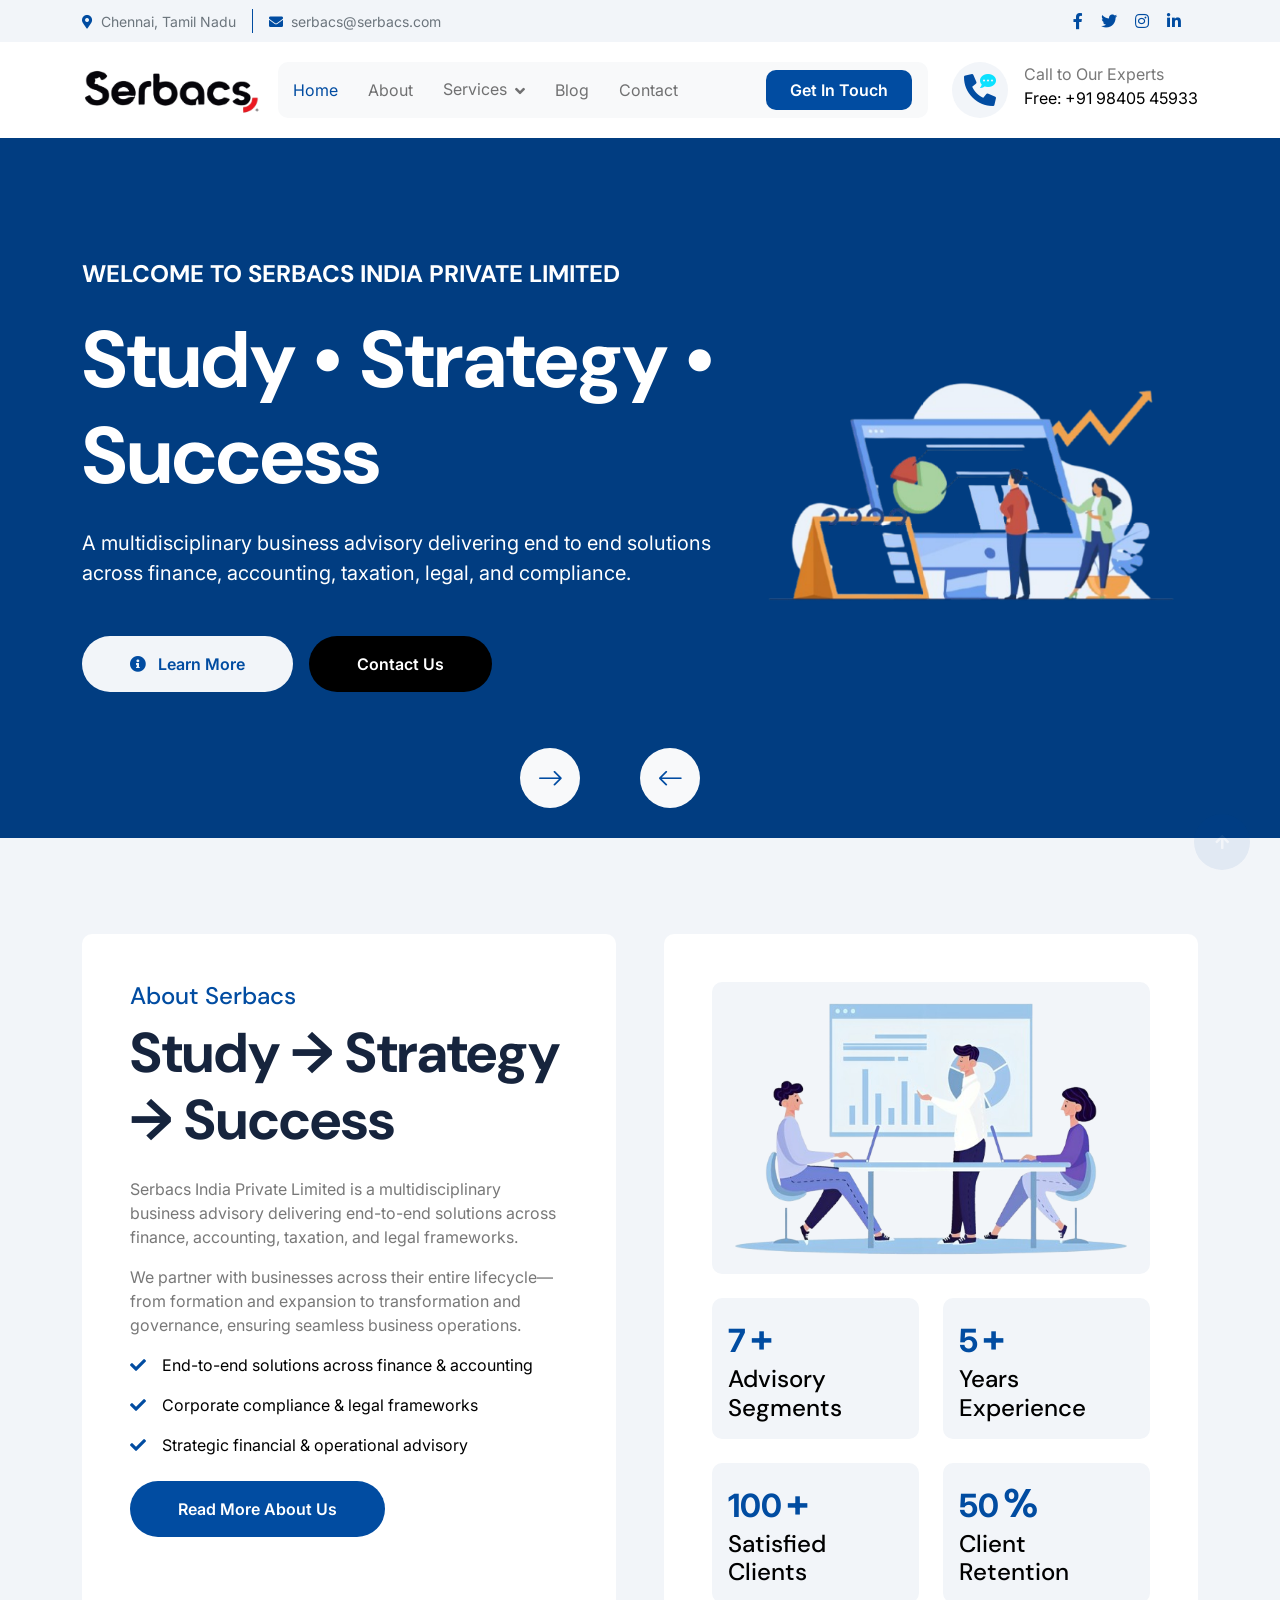
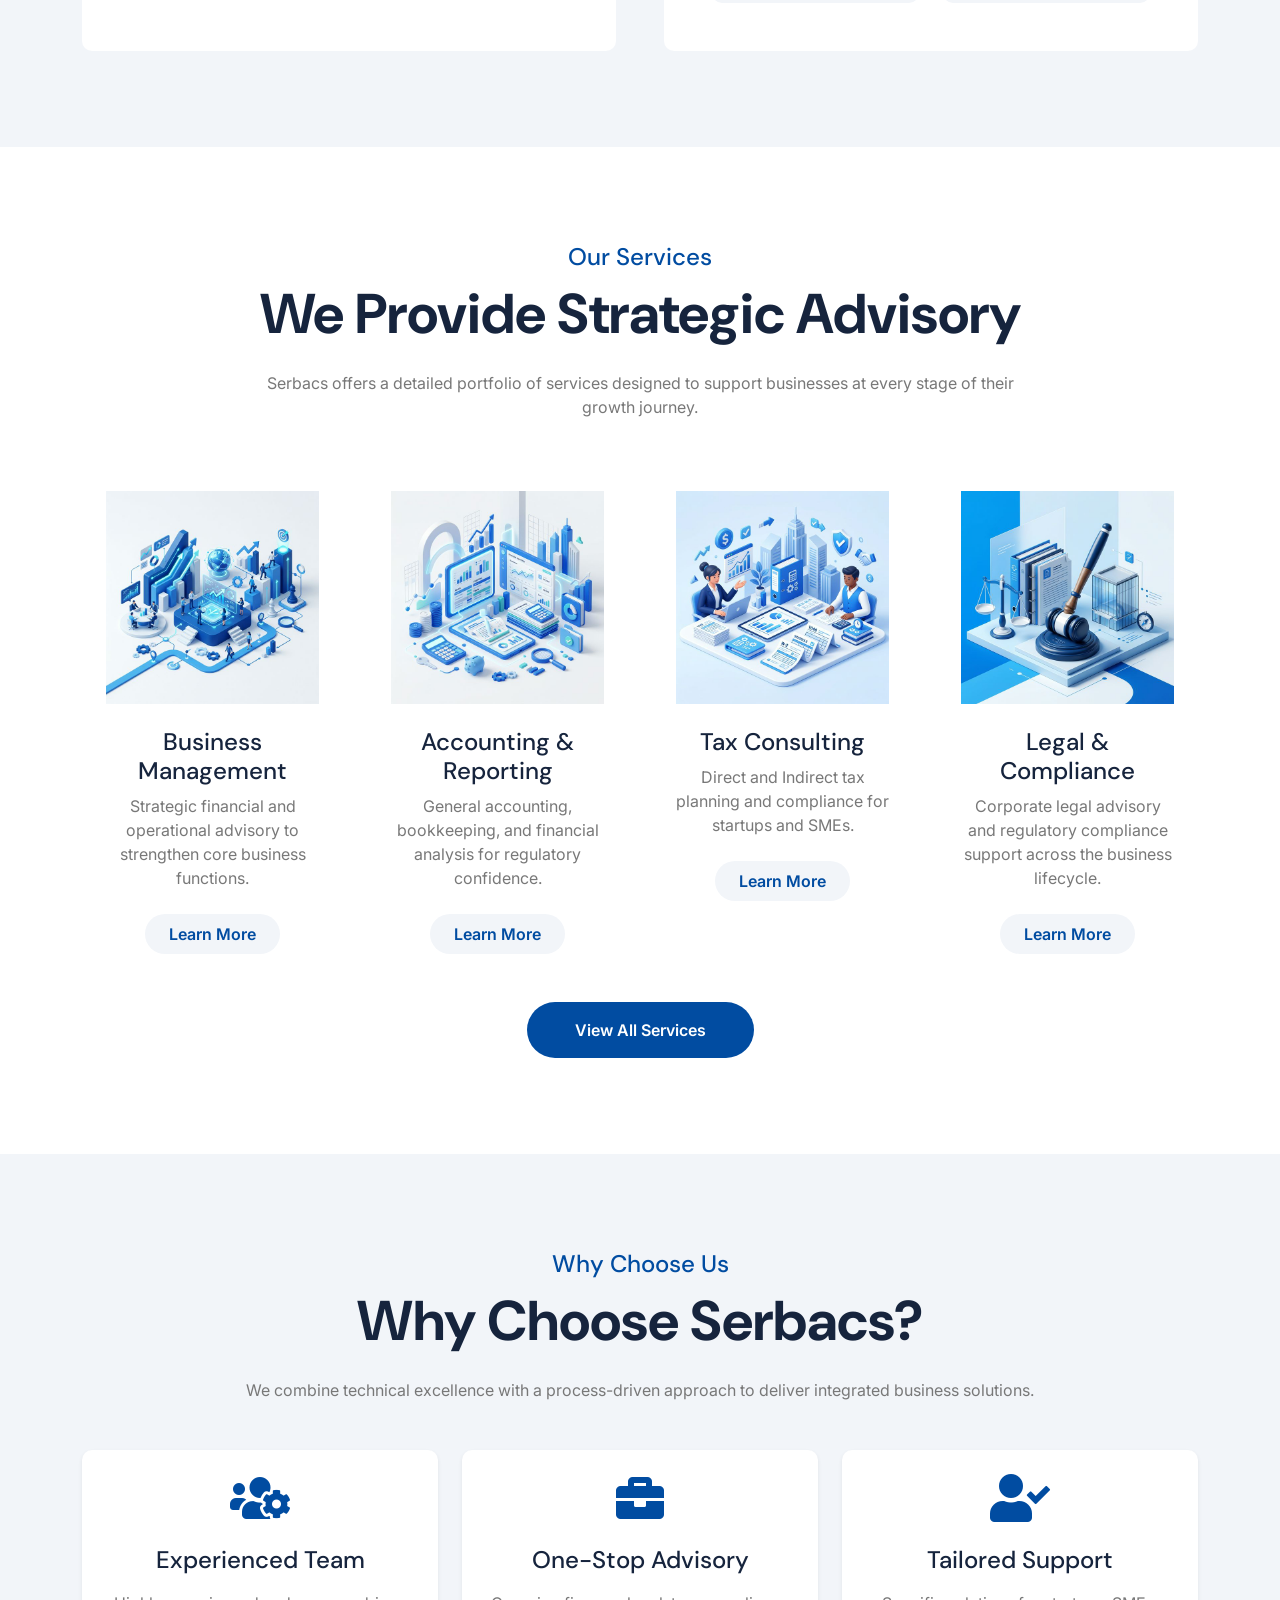
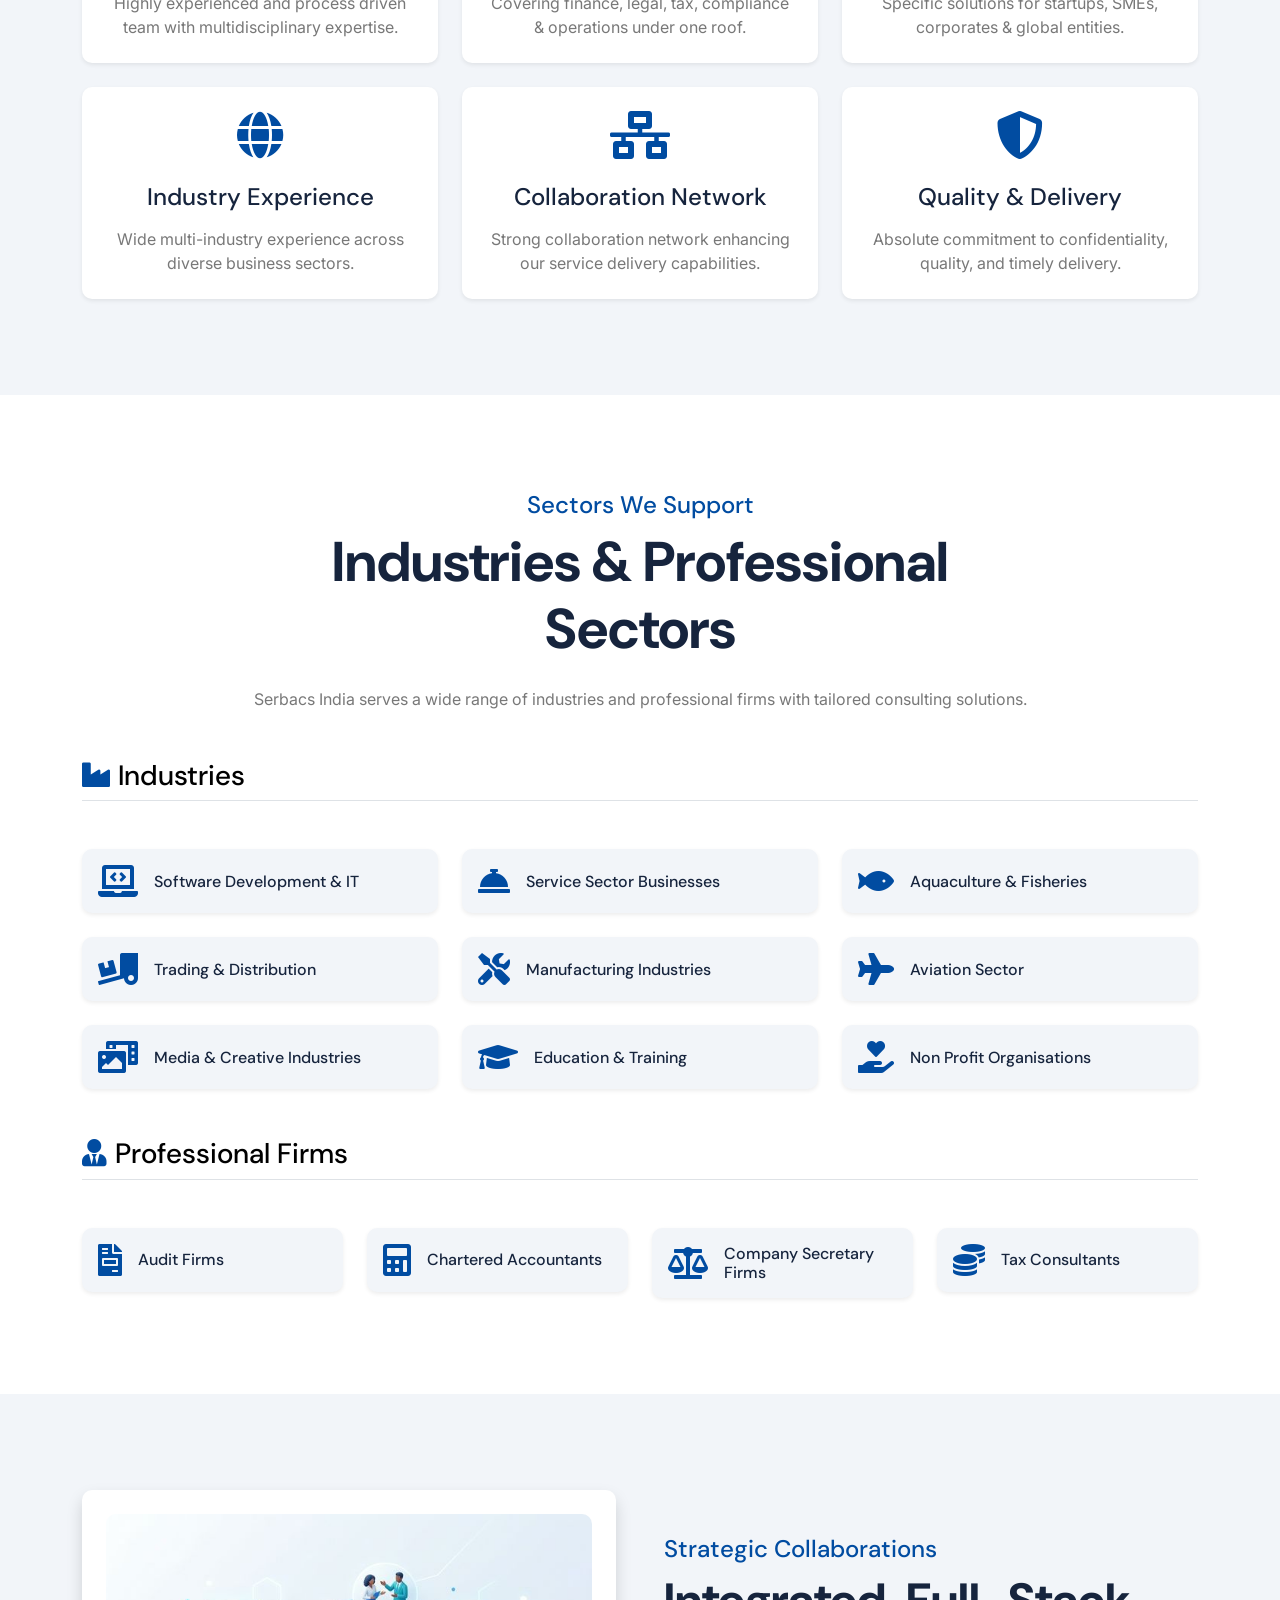
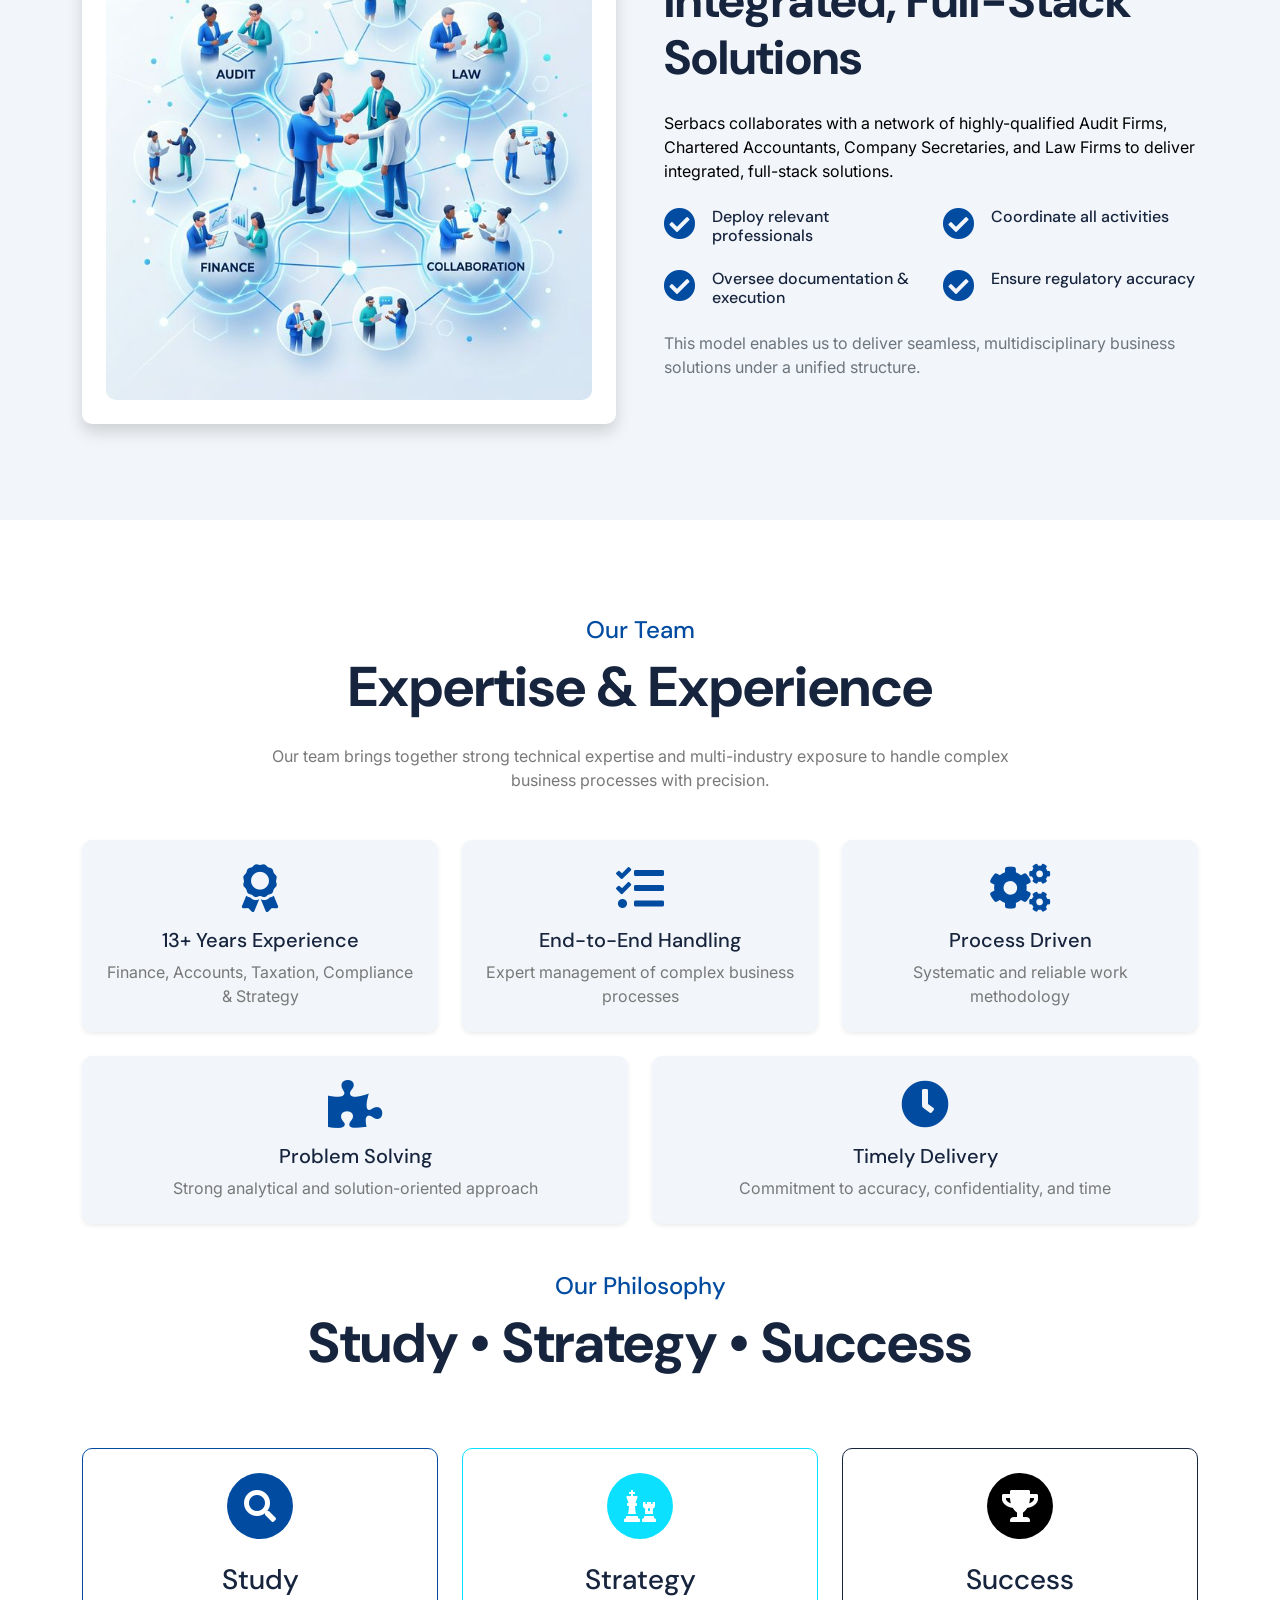
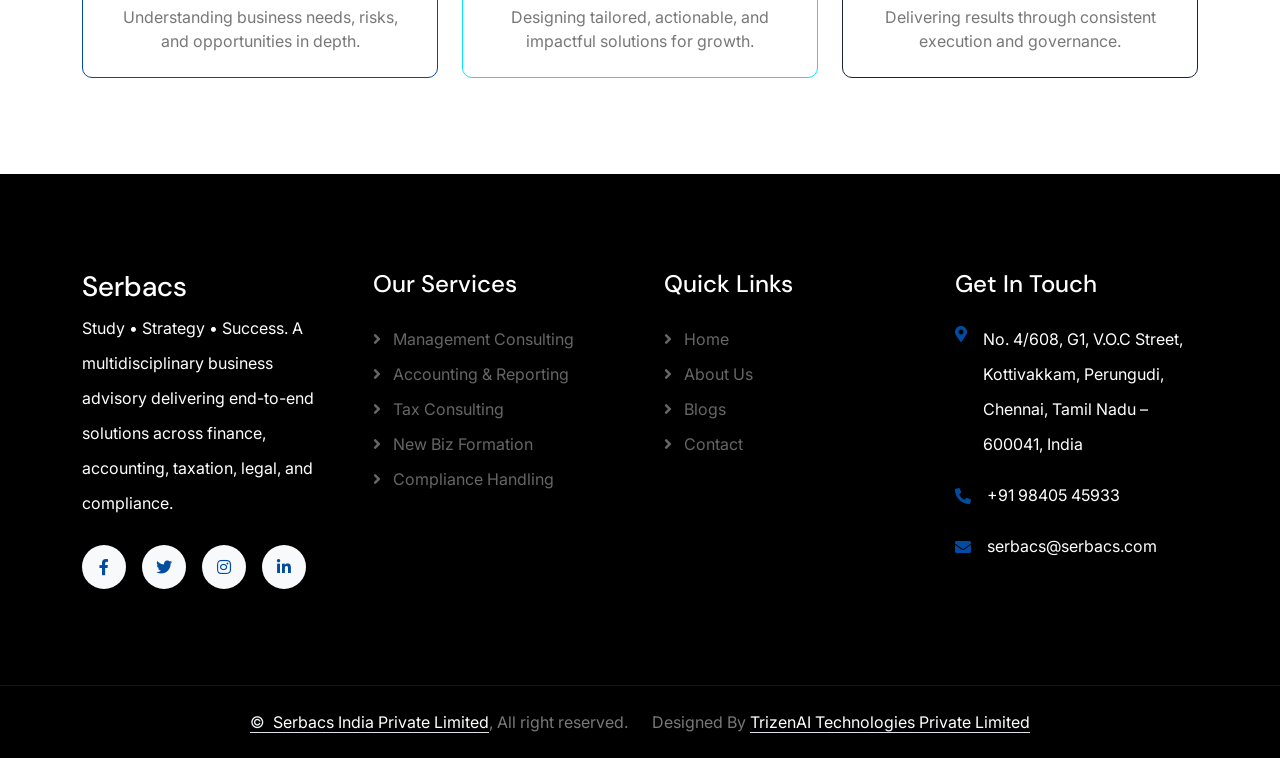
==== commit 5da44be6: "UI update: banners removed, images updated, Services sub menus removed" ====
--- a/index.html
+++ b/index.html
@@ -86,121 +86,19 @@
                             <a href="index.html" class="nav-item nav-link active">Home</a>
                             <a href="about.html" class="nav-item nav-link ">About</a>
                             
-                            <!-- Mega Menu for Services -->
-                            <div class="nav-item dropdown position-static">
-                                <a href="#" class="nav-link dropdown-toggle" data-bs-toggle="dropdown" data-bs-display="static">Services</a>
-                                <div class="dropdown-menu mega-menu shadow border-0 mt-0 py-4" style="background: var(--bs-light);">
-                                     <div class="container-fluid">
-                                        <div class="row" style="color: var(--bs-dark);">
-                                            <!-- Left Image -->
-                                            <div class="col-lg-3 d-none d-lg-block">
-                                                <div class="h-100 w-100 rounded" style="background: url('img/carousel-2.png') center center no-repeat; background-size: cover; min-height: 300px;"></div>
-                                            </div>
-                                            
-                                            <!-- Col 1 -->
-                                            <div class="col-lg-3 col-md-4">
-                                                <h6 class="text-uppercase text-primary border-bottom border-light pb-1 mb-2 mega-menu-title">1. Business Management Consulting</h6>
-                                                <ul class="list-unstyled mb-3 ms-1">
-                                                    <li><a href="#" class="text-dark text-decoration-none d-block py-0 fs-sm">CFO & Finance Controller Services</a></li>
-                                                    <li><a href="#" class="text-dark text-decoration-none d-block py-0 fs-sm">Budgeting, Forecasting & Cash Flow Management</a></li>
-                                                    <li><a href="#" class="text-dark text-decoration-none d-block py-0 fs-sm">Feasibility Studies & Business Planning</a></li>
-                                                    <li><a href="#" class="text-dark text-decoration-none d-block py-0 fs-sm">Internal Controls & SOP Development</a></li>
-                                                    <li><a href="#" class="text-dark text-decoration-none d-block py-0 fs-sm">Costing, Pricing & Performance Dashboards</a></li>
-                                                </ul>
-                                                
-                                                <h6 class="text-uppercase text-primary border-bottom border-light pb-1 mb-2 mega-menu-title">2. Accounting & Reporting</h6>
-                                                <ul class="list-unstyled mb-3 ms-1">
-                                                    <li><a href="#" class="text-dark text-decoration-none d-block py-0 fs-sm">General Accounting & Bookkeeping</a></li>
-                                                    <li><a href="#" class="text-dark text-decoration-none d-block py-0 fs-sm">Financial Analysis</a></li>
-                                                    <li><a href="#" class="text-dark text-decoration-none d-block py-0 fs-sm">MIS Reporting & management dashboards</a></li>
-                                                    <li><a href="#" class="text-dark text-decoration-none d-block py-0 fs-sm">Preparation of Financial Statements</a></li>
-                                                    <li><a href="#" class="text-dark text-decoration-none d-block py-0 fs-sm">Receivables & Payables Management</a></li>
-                                                    <li><a href="#" class="text-dark text-decoration-none d-block py-0 fs-sm">Periodic Closings</a></li>
-                                                    <li><a href="#" class="text-dark text-decoration-none d-block py-0 fs-sm">Audit Support</a></li>
-                                                </ul>
-
-                                                <h6 class="text-uppercase text-primary border-bottom border-light pb-1 mb-2 mega-menu-title">3. Banking Process</h6>
-                                                <ul class="list-unstyled mb-2 ms-1">
-                                                    <li><a href="#" class="text-dark text-decoration-none d-block py-0 fs-sm">Day to day coordination with banks</a></li>
-                                                    <li><a href="#" class="text-dark text-decoration-none d-block py-0 fs-sm">Documentation for outward remittances & payments</a></li>
-                                                    <li><a href="#" class="text-dark text-decoration-none d-block py-0 fs-sm">Documentation for inward remittances & receipts</a></li>
-                                                    <li><a href="#" class="text-dark text-decoration-none d-block py-0 fs-sm">Ad hoc banking compliance</a></li>
-                                                    <li><a href="#" class="text-dark text-decoration-none d-block py-0 fs-sm">Liaison with bank officers for transaction or compliance clarity</a></li>
-                                                </ul>
-                                            </div>
-
-                                            <!-- Col 2 -->
-                                            <div class="col-lg-3 col-md-4">
-                                                <h6 class="text-uppercase text-primary border-bottom border-light pb-1 mb-2 mega-menu-title">4. Tax Consulting</h6>
-                                                <a href="#" class="text-dark text-decoration-none d-block py-0 fs-sm fw-bold mb-1">Direct Tax</a>
-                                                <ul class="list-unstyled mb-2 ms-2">
-                                                    <li><a href="#" class="text-dark text-decoration-none d-block py-0 fs-sm">Tax Planning & Advisory</a></li>
-                                                    <li><a href="#" class="text-dark text-decoration-none d-block py-0 fs-sm">Income Tax Computation & Planning</a></li>
-                                                    <li><a href="#" class="text-dark text-decoration-none d-block py-0 fs-sm">ITR Filing</a></li>
-                                                    <li><a href="#" class="text-dark text-decoration-none d-block py-0 fs-sm">TDS/TCS Returns & Reconciliations</a></li>
-                                                    <li><a href="#" class="text-dark text-decoration-none d-block py-0 fs-sm">Assessment Representation & Notice Handling</a></li>
-                                                </ul>
-                                                <a href="#" class="text-dark text-decoration-none d-block py-0 fs-sm fw-bold mt-1 mb-1">Indirect Tax</a>
-                                                <ul class="list-unstyled mb-3 ms-2">
-                                                    <li><a href="#" class="text-dark text-decoration-none d-block py-0 fs-sm">GST Registration & Amendments</a></li>
-                                                    <li><a href="#" class="text-dark text-decoration-none d-block py-0 fs-sm">GST Returns</a></li>
-                                                    <li><a href="#" class="text-dark text-decoration-none d-block py-0 fs-sm">LUT Filing for Exporters</a></li>
-                                                    <li><a href="#" class="text-dark text-decoration-none d-block py-0 fs-sm">E-Invoicing & E-Way Bills</a></li>
-                                                    <li><a href="#" class="text-dark text-decoration-none d-block py-0 fs-sm">GST Audit & Health Check</a></li>
-                                                    <li><a href="#" class="text-dark text-decoration-none d-block py-0 fs-sm">GST Notices & Department Enquiry Handling</a></li>
-                                                </ul>
-
-                                                <h6 class="text-uppercase text-primary border-bottom border-light pb-1 mb-2 mega-menu-title">5. New Business Formation</h6>
-                                                <ul class="list-unstyled mb-3 ms-1">
-                                                    <li><a href="#" class="text-dark text-decoration-none d-block py-0 fs-sm">Private Limited Company</a></li>
-                                                    <li><a href="#" class="text-dark text-decoration-none d-block py-0 fs-sm">Public Limited Company</a></li>
-                                                    <li><a href="#" class="text-dark text-decoration-none d-block py-0 fs-sm">One Person Company</a></li>
-                                                    <li><a href="#" class="text-dark text-decoration-none d-block py-0 fs-sm">Limited Liability Partnership (LLP)</a></li>
-                                                    <li><a href="#" class="text-dark text-decoration-none d-block py-0 fs-sm">Partnership Firm</a></li>
-                                                    <li><a href="#" class="text-dark text-decoration-none d-block py-0 fs-sm">Sole Proprietorship</a></li>
-                                                    <li><a href="#" class="text-dark text-decoration-none d-block py-0 fs-sm">Section 8 (Non Profit) Company</a></li>
-                                                </ul>
-
-                                                <h6 class="text-uppercase text-primary border-bottom border-light pb-1 mb-2 mega-menu-title">6. Subsidiary Formation</h6>
-                                                <ul class="list-unstyled mb-2 ms-1">
-                                                    <li><a href="#" class="text-dark text-decoration-none d-block py-0 fs-sm">Wholly Owned Subsidiary setup</a></li>
-                                                    <li><a href="#" class="text-dark text-decoration-none d-block py-0 fs-sm">Branch Office Registration</a></li>
-                                                    <li><a href="#" class="text-dark text-decoration-none d-block py-0 fs-sm">Liaison Office Registration</a></li>
-                                                    <li><a href="#" class="text-dark text-decoration-none d-block py-0 fs-sm">FEMA, RBI, MCA Compliance</a></li>
-                                                    <li><a href="#" class="text-dark text-decoration-none d-block py-0 fs-sm">End to end documentation and approvals</a></li>
-                                                </ul>
-                                            </div>
-
-                                            <!-- Col 3 -->
-                                            <div class="col-lg-3 col-md-4">
-                                                <h6 class="text-uppercase text-primary border-bottom border-light pb-1 mb-2 mega-menu-title">7. Entity Restructuring</h6>
-                                                <ul class="list-unstyled mb-3 ms-1">
-                                                    <li><a href="#" class="text-dark text-decoration-none d-block py-0 fs-sm">Private Limited Company → LLP</a></li>
-                                                    <li><a href="#" class="text-dark text-decoration-none d-block py-0 fs-sm">LLP → Private Limited Company</a></li>
-                                                    <li><a href="#" class="text-dark text-decoration-none d-block py-0 fs-sm">Partnership → Private Limited Company</a></li>
-                                                    <li><a href="#" class="text-dark text-decoration-none d-block py-0 fs-sm">Complete entity migration planning & compliance</a></li>
-                                                </ul>
-
-                                                <h6 class="text-uppercase text-primary border-bottom border-light pb-1 mb-2 mega-menu-title">8. Legal Consulting</h6>
-                                                <ul class="list-unstyled mb-3 ms-1">
-                                                    <li><a href="#" class="text-dark text-decoration-none d-block py-0 fs-sm">Corporate Legal Advisory</a></li>
-                                                    <li><a href="#" class="text-dark text-decoration-none d-block py-0 fs-sm">Agreement Drafting & Review</a></li>
-                                                    <li><a href="#" class="text-dark text-decoration-none d-block py-0 fs-sm">Labour Law & Compliance</a></li>
-                                                    <li><a href="#" class="text-dark text-decoration-none d-block py-0 fs-sm">General Legal Documentation & Compliance Support</a></li>
-                                                </ul>
-
-                                                <h6 class="text-uppercase text-primary border-bottom border-light pb-1 mb-2 mega-menu-title">9. Compliance Handling</h6>
-                                                <ul class="list-unstyled mb-2 ms-1">
-                                                    <li><a href="#" class="text-dark text-decoration-none d-block py-0 fs-sm">MCA/ROC Annual & Event based Compliance</a></li>
-                                                    <li><a href="#" class="text-dark text-decoration-none d-block py-0 fs-sm">GST Compliance</a></li>
-                                                    <li><a href="#" class="text-dark text-decoration-none d-block py-0 fs-sm">Income Tax Compliance</a></li>
-                                                    <li><a href="#" class="text-dark text-decoration-none d-block py-0 fs-sm">Labour Law Compliance</a></li>
-                                                    <li><a href="#" class="text-dark text-decoration-none d-block py-0 fs-sm">Sector specific/Industry specific Compliance</a></li>
-                                                </ul>
-                                            </div>
-                                        </div>
-                                    </div>
-
+                            <!-- Services Dropdown -->
+                            <div class="nav-item dropdown">
+                                <a href="#" class="nav-link dropdown-toggle" data-bs-toggle="dropdown">Services</a>
+                                <div class="dropdown-menu shadow border-0">
+                                    <a href="#" class="dropdown-item">Business Management Consulting</a>
+                                    <a href="#" class="dropdown-item">Accounting & Reporting</a>
+                                    <a href="#" class="dropdown-item">Banking Process</a>
+                                    <a href="#" class="dropdown-item">Tax Consulting</a>
+                                    <a href="#" class="dropdown-item">New Business Formation</a>
+                                    <a href="#" class="dropdown-item">Subsidiary Formation</a>
+                                    <a href="#" class="dropdown-item">Entity Restructuring</a>
+                                    <a href="#" class="dropdown-item">Legal Consulting</a>
+                                    <a href="#" class="dropdown-item">Compliance Handling</a>
                                 </div>
                             </div>
                             
@@ -249,7 +147,7 @@
                             </div>
                             <div class="col-lg-5 animated fadeInRight">
                                 <div class="calrousel-img" style="object-fit: cover;">
-                                    <img src="img/carousel-2.png" class="img-fluid w-100" alt="">
+                                    <img src="img/carousel-1.png" class="img-fluid w-100" alt="">
                                 </div>
                             </div>
                         </div>
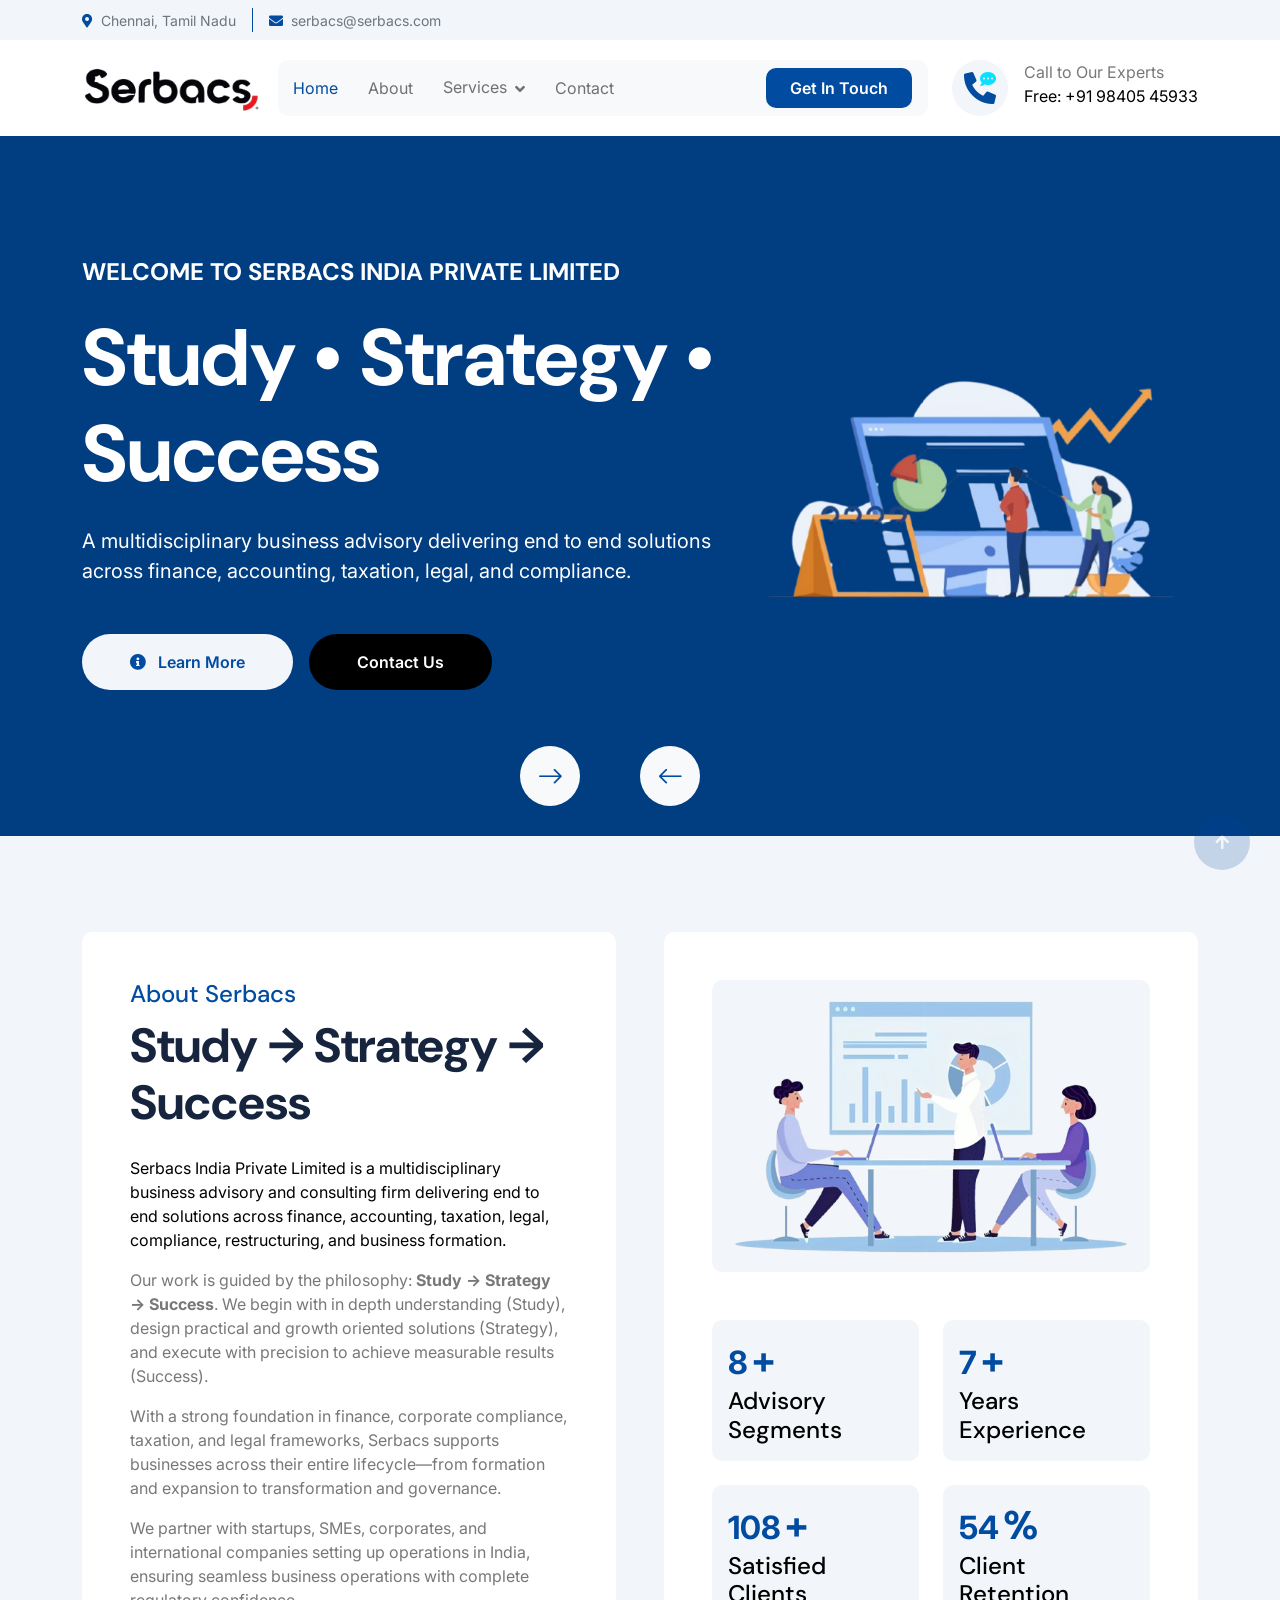
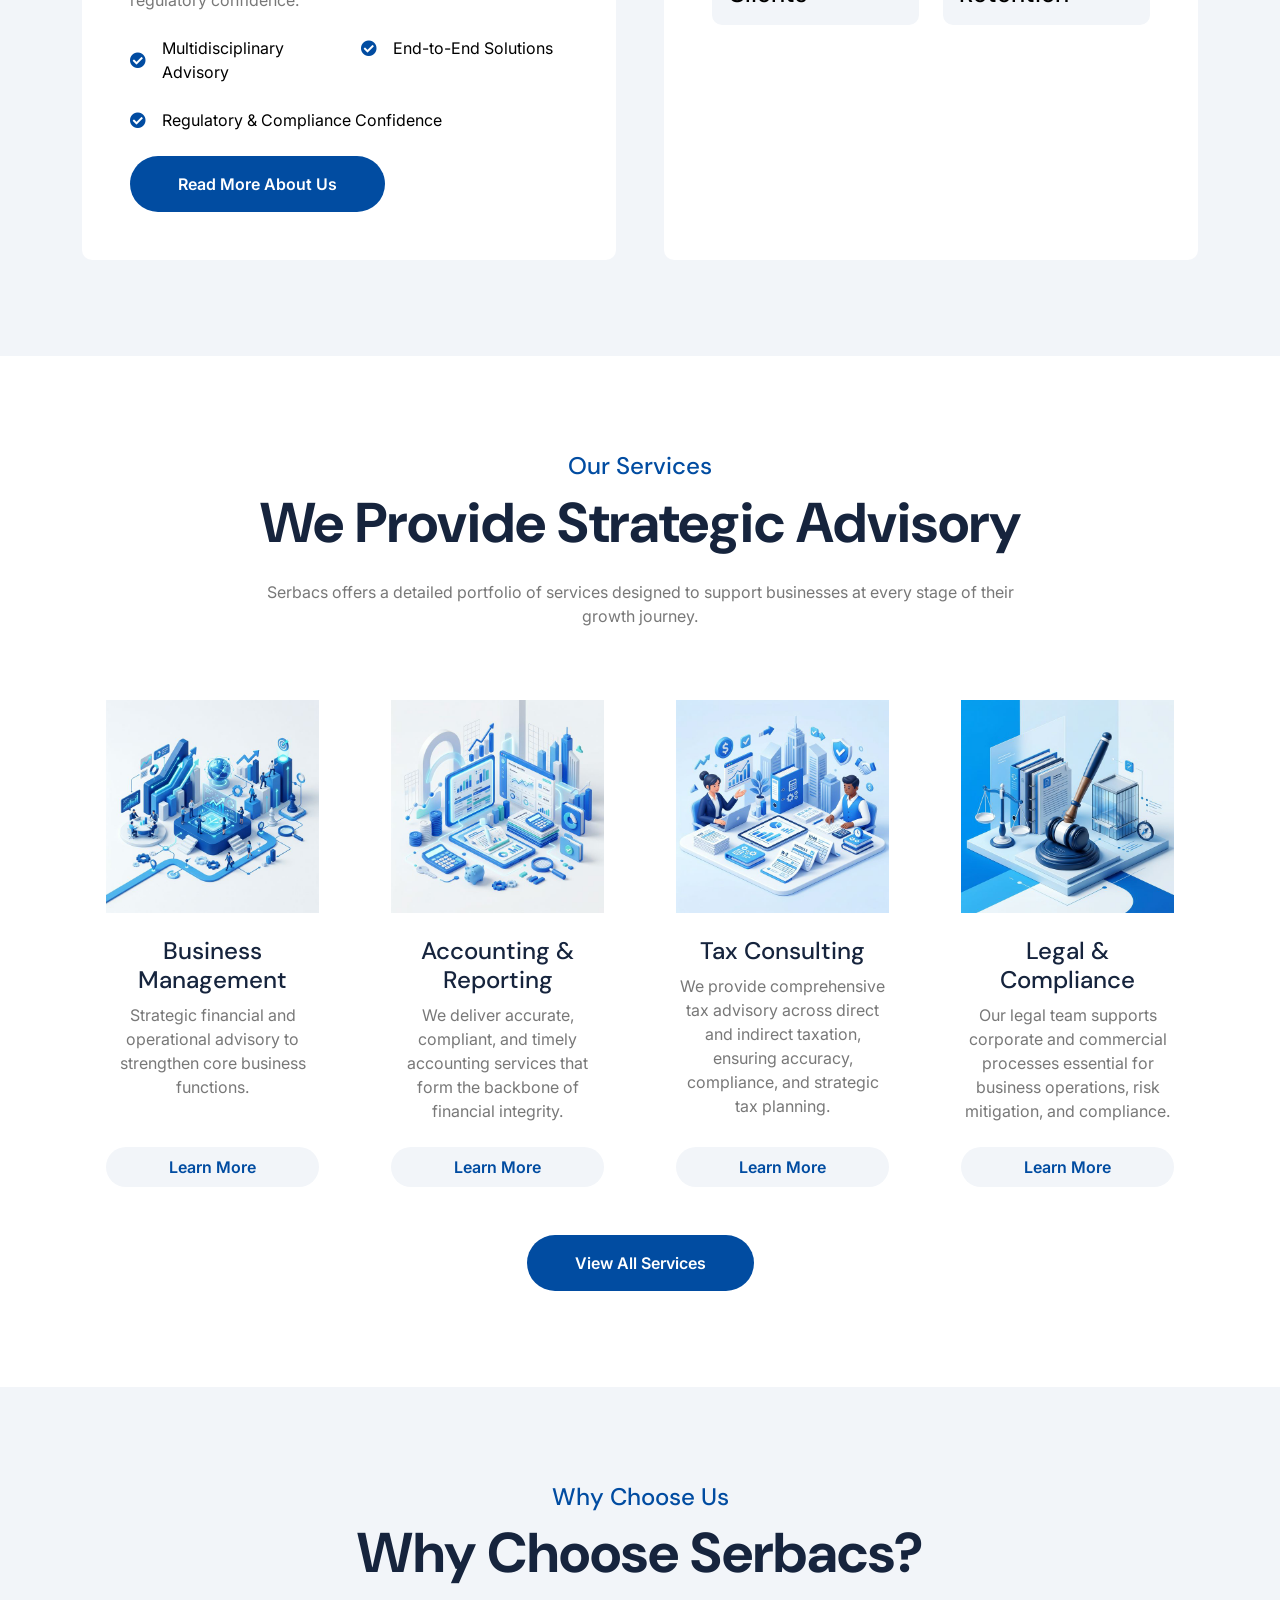
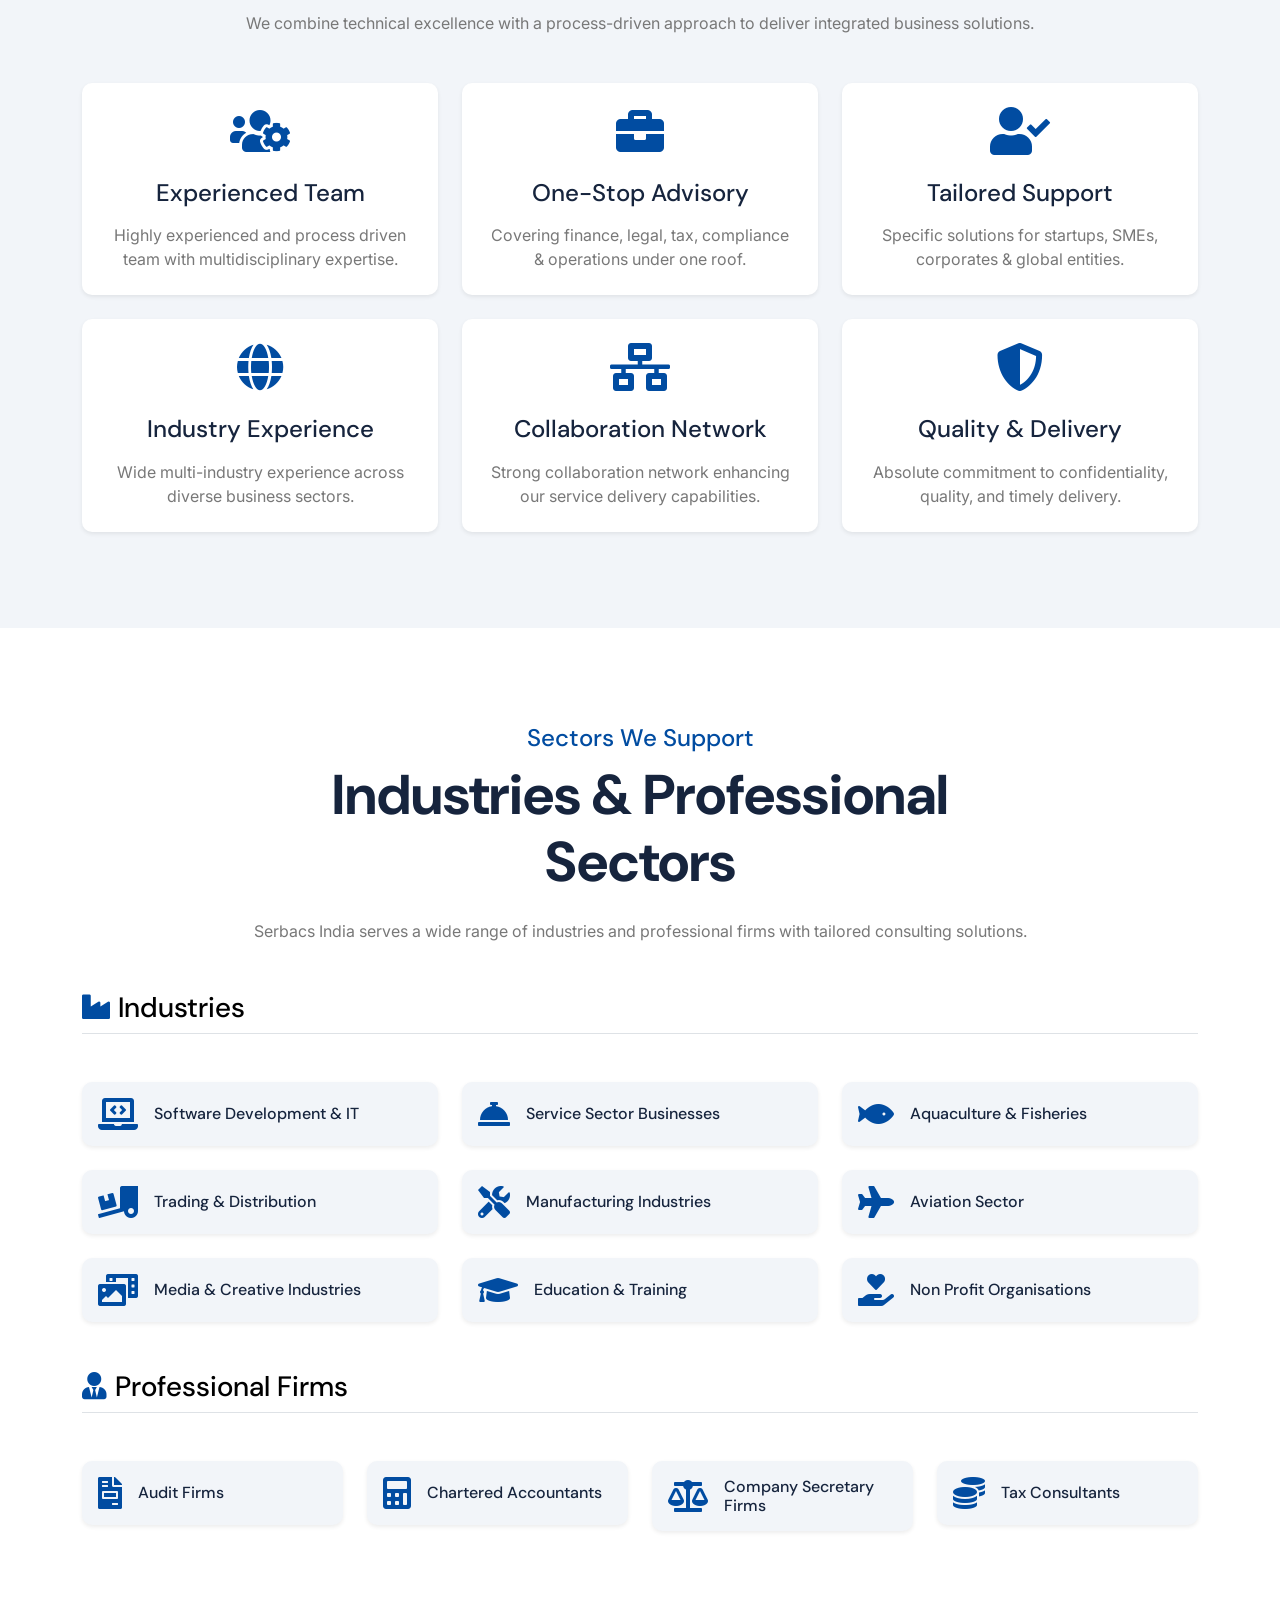
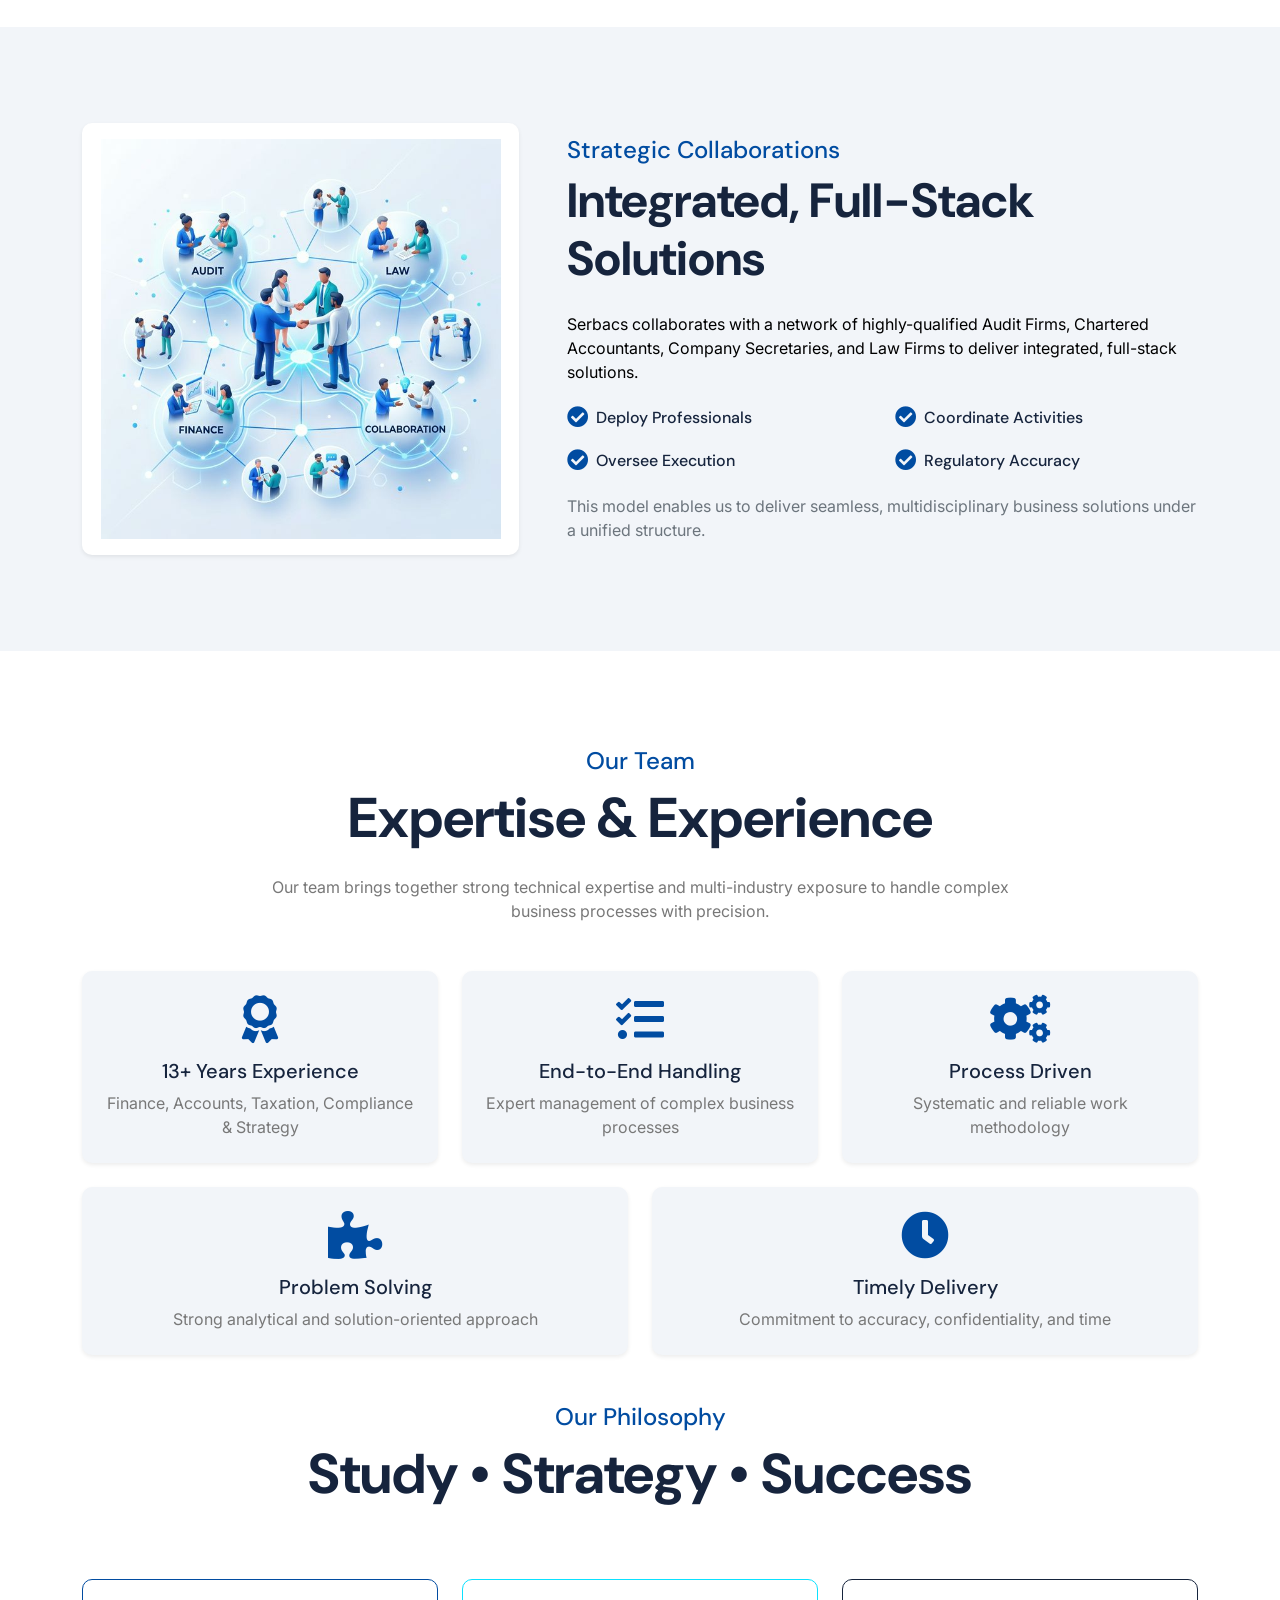
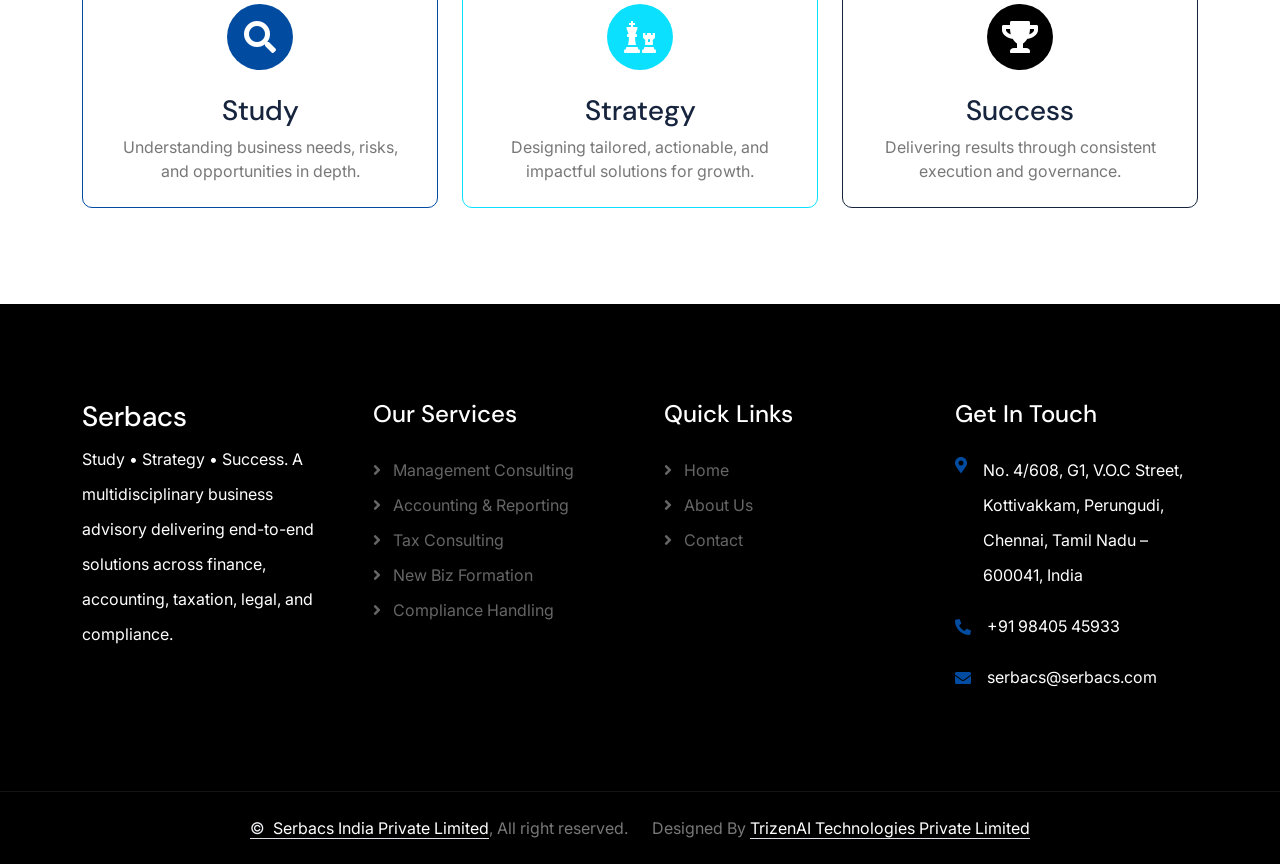
==== commit 1ceaa565: "Remove blog & social icons; update About & Contact UI" ====
--- a/index.html
+++ b/index.html
@@ -1,712 +1,752 @@
 <!DOCTYPE html>
 <html lang="en">
 
-    <head>
-        <meta charset="utf-8">
-        <title>Serbacs India Private Limited - Business Advisory & Consulting</title>
-        <meta content="width=device-width, initial-scale=1.0" name="viewport">
-        <meta content="" name="keywords">
-        <meta content="" name="description">
-
-        <!-- Google Web Fonts -->
-        <link rel="preconnect" href="https://fonts.googleapis.com">
-        <link rel="preconnect" href="https://fonts.gstatic.com" crossorigin>
-        <link href="https://fonts.googleapis.com/css2?family=DM+Sans:ital,opsz,wght@0,9..40,100..1000;1,9..40,100..1000&family=Inter:slnt,wght@-10..0,100..900&display=swap" rel="stylesheet">
-
-        <!-- Icon Font Stylesheet -->
-        <link rel="stylesheet" href="https://use.fontawesome.com/releases/v5.15.4/css/all.css"/>
-        <link href="https://cdn.jsdelivr.net/npm/bootstrap-icons@1.4.1/font/bootstrap-icons.css" rel="stylesheet">
-
-        <!-- Libraries Stylesheet -->
-        <link rel="stylesheet" href="lib/animate/animate.min.css"/>
-        <link href="lib/lightbox/css/lightbox.min.css" rel="stylesheet">
-        <link href="lib/owlcarousel/assets/owl.carousel.min.css" rel="stylesheet">
-
-
-        <!-- Customized Bootstrap Stylesheet -->
-        <link href="css/bootstrap.min.css" rel="stylesheet">
-
-        <!-- Template Stylesheet -->
-        <link href="css/style.css" rel="stylesheet">
-    </head>
-
-    <body>
-
-        <!-- Spinner Start -->
-        <div id="spinner" class="show bg-white position-fixed translate-middle w-100 vh-100 top-50 start-50 d-flex align-items-center justify-content-center">
-            <div class="spinner-border text-primary" style="width: 3rem; height: 3rem;" role="status">
-                <span class="sr-only">Loading...</span>
-            </div>
-        </div>
-        <!-- Spinner End -->
-
-        <!-- Topbar Start -->
-        <div class="container-fluid topbar px-0 px-lg-4 bg-light py-2 d-none d-lg-block">
-            <div class="container">
-                <div class="row gx-0 align-items-center">
-                    <div class="col-lg-8 text-center text-lg-start mb-lg-0">
-                        <div class="d-flex flex-wrap">
-                            <div class="border-end border-primary pe-3">
-                                <a href="#" class="text-muted small"><i class="fas fa-map-marker-alt text-primary me-2"></i>Chennai, Tamil Nadu</a>
-                            </div>
-                            <div class="ps-3">
-                                <a href="mailto:serbacs@serbacs.com" class="text-muted small"><i class="fas fa-envelope text-primary me-2"></i>serbacs@serbacs.com</a>
-                            </div>
-                        </div>
-                    </div>
-                    <div class="col-lg-4 text-center text-lg-end">
-                        <div class="d-flex justify-content-end">
-                            <div class="d-flex pe-3">
-                                <a class="btn p-0 text-primary me-3" href="#"><i class="fab fa-facebook-f"></i></a>
-                                <a class="btn p-0 text-primary me-3" href="#"><i class="fab fa-twitter"></i></a>
-                                <a class="btn p-0 text-primary me-3" href="#"><i class="fab fa-instagram"></i></a>
-                                <a class="btn p-0 text-primary me-0" href="#"><i class="fab fa-linkedin-in"></i></a>
-                            </div>
-                            </div>
-                        </div>
-                    </div>
-                </div>
-            </div>
-        </div>
-        <!-- Topbar End -->
-
-        <!-- Navbar & Hero Start -->
-        <div class="container-fluid nav-bar px-0 px-lg-4 py-lg-0">
-            <div class="container">
-                <nav class="navbar navbar-expand-lg navbar-light"> 
-                    <a href="index.html" class="navbar-brand p-0">
-                        <!-- <h1 class="text-primary mb-0">Serbacs</h1> -->
-                        <img src="img/logo/serbacslogo.png" alt="Logo">
+<head>
+    <meta charset="utf-8">
+    <title>Serbacs India Private Limited - Business Advisory & Consulting</title>
+    <meta content="width=device-width, initial-scale=1.0" name="viewport">
+    <meta content="" name="keywords">
+    <meta content="" name="description">
+
+    <!-- Google Web Fonts -->
+    <link rel="preconnect" href="https://fonts.googleapis.com">
+    <link rel="preconnect" href="https://fonts.gstatic.com" crossorigin>
+    <link
+        href="https://fonts.googleapis.com/css2?family=DM+Sans:ital,opsz,wght@0,9..40,100..1000;1,9..40,100..1000&family=Inter:slnt,wght@-10..0,100..900&display=swap"
+        rel="stylesheet">
+
+    <!-- Icon Font Stylesheet -->
+    <link rel="stylesheet" href="https://use.fontawesome.com/releases/v5.15.4/css/all.css" />
+    <link href="https://cdn.jsdelivr.net/npm/bootstrap-icons@1.4.1/font/bootstrap-icons.css" rel="stylesheet">
+
+    <!-- Libraries Stylesheet -->
+    <link rel="stylesheet" href="lib/animate/animate.min.css" />
+    <link href="lib/lightbox/css/lightbox.min.css" rel="stylesheet">
+    <link href="lib/owlcarousel/assets/owl.carousel.min.css" rel="stylesheet">
+
+
+    <!-- Customized Bootstrap Stylesheet -->
+    <link href="css/bootstrap.min.css" rel="stylesheet">
+
+    <!-- Template Stylesheet -->
+    <link href="css/style.css" rel="stylesheet">
+</head>
+
+<body>
+
+    <!-- Spinner Start -->
+    <div id="spinner"
+        class="show bg-white position-fixed translate-middle w-100 vh-100 top-50 start-50 d-flex align-items-center justify-content-center">
+        <div class="spinner-border text-primary" style="width: 3rem; height: 3rem;" role="status">
+            <span class="sr-only">Loading...</span>
+        </div>
+    </div>
+    <!-- Spinner End -->
+
+    <!-- Topbar Start -->
+    <div class="container-fluid topbar px-0 px-lg-4 bg-light py-2 d-none d-lg-block">
+        <div class="container">
+            <div class="row gx-0 align-items-center">
+                <div class="col-lg-8 text-center text-lg-start mb-lg-0">
+                    <div class="d-flex flex-wrap">
+                        <div class="border-end border-primary pe-3">
+                            <a href="contact.html" class="text-muted small"><i
+                                    class="fas fa-map-marker-alt text-primary me-2"></i>Chennai, Tamil Nadu</a>
+                        </div>
+                        <div class="ps-3">
+                            <a href="mailto:serbacs@serbacs.com" class="text-muted small"><i
+                                    class="fas fa-envelope text-primary me-2"></i>serbacs@serbacs.com</a>
+                        </div>
+                    </div>
+                </div>
+                <div class="col-lg-4 text-center text-lg-end">
+                    <div class="d-flex justify-content-end">
+                        <!-- Social Media Icons Removed -->
+                    </div>
+                </div>
+            </div>
+        </div>
+    </div>
+    <!-- Topbar End -->
+
+    <!-- Navbar & Hero Start -->
+    <div class="container-fluid nav-bar px-0 px-lg-4 py-lg-0">
+        <div class="container">
+            <nav class="navbar navbar-expand-lg navbar-light">
+                <a href="index.html" class="navbar-brand p-0">
+                    <!-- <h1 class="text-primary mb-0">Serbacs</h1> -->
+                    <img src="img/logo/serbacslogo.png" alt="Logo">
+                </a>
+                <button class="navbar-toggler" type="button" data-bs-toggle="collapse" data-bs-target="#navbarCollapse">
+                    <span class="fa fa-bars"></span>
+                </button>
+                <div class="collapse navbar-collapse" id="navbarCollapse">
+                    <div class="navbar-nav mx-0 mx-lg-auto">
+                        <a href="index.html" class="nav-item nav-link active">Home</a>
+                        <a href="about.html" class="nav-item nav-link ">About</a>
+
+                        <!-- Services Dropdown -->
+                        <div class="nav-item dropdown">
+                            <a href="#" class="nav-link dropdown-toggle"
+                                data-bs-toggle="dropdown">Services</a>
+                            <div class="dropdown-menu shadow border-0">
+                                <a href="#" class="dropdown-item">Business Management Consulting</a>
+                                <a href="#" class="dropdown-item">Accounting & Reporting</a>
+                                <a href="#" class="dropdown-item">Banking Process</a>
+                                <a href="#" class="dropdown-item">Tax Consulting</a>
+                                <a href="#" class="dropdown-item">New Business Formation</a>
+                                <a href="#" class="dropdown-item">Subsidiary Formation</a>
+                                <a href="#" class="dropdown-item">Entity Restructuring</a>
+                                <a href="#" class="dropdown-item">Legal Consulting</a>
+                                <a href="#" class="dropdown-item">Compliance Handling</a>
+                            </div>
+                        </div>
+
+
+                        <a href="contact.html" class="nav-item nav-link ">Contact</a>
+                        <div class="nav-btn px-3">
+                            <a href="contact.html" class="btn btn-primary py-2 px-4 ms-3 flex-shrink-0">Get In Touch</a>
+                        </div>
+                    </div>
+                </div>
+                <div class="d-none d-xl-flex flex-shrink-0 ps-4">
+                    <a href="tel:+919840545933"
+                        class="btn btn-light btn-lg-square rounded-circle position-relative wow tada"
+                        data-wow-delay=".9s">
+                        <i class="fa fa-phone-alt fa-2x"></i>
+                        <div class="position-absolute" style="top: 7px; right: 12px;">
+                            <span><i class="fa fa-comment-dots text-secondary"></i></span>
+                        </div>
                     </a>
-                    <button class="navbar-toggler" type="button" data-bs-toggle="collapse" data-bs-target="#navbarCollapse">
-                        <span class="fa fa-bars"></span>
-                    </button>
-                    <div class="collapse navbar-collapse" id="navbarCollapse">
-                        <div class="navbar-nav mx-0 mx-lg-auto">
-                            <a href="index.html" class="nav-item nav-link active">Home</a>
-                            <a href="about.html" class="nav-item nav-link ">About</a>
-                            
-                            <!-- Services Dropdown -->
-                            <div class="nav-item dropdown">
-                                <a href="#" class="nav-link dropdown-toggle" data-bs-toggle="dropdown">Services</a>
-                                <div class="dropdown-menu shadow border-0">
-                                    <a href="#" class="dropdown-item">Business Management Consulting</a>
-                                    <a href="#" class="dropdown-item">Accounting & Reporting</a>
-                                    <a href="#" class="dropdown-item">Banking Process</a>
-                                    <a href="#" class="dropdown-item">Tax Consulting</a>
-                                    <a href="#" class="dropdown-item">New Business Formation</a>
-                                    <a href="#" class="dropdown-item">Subsidiary Formation</a>
-                                    <a href="#" class="dropdown-item">Entity Restructuring</a>
-                                    <a href="#" class="dropdown-item">Legal Consulting</a>
-                                    <a href="#" class="dropdown-item">Compliance Handling</a>
-                                </div>
-                            </div>
-                            
-                            <a href="#" class="nav-item nav-link ">Blog</a>
-                            <a href="contact.html" class="nav-item nav-link ">Contact</a>
-                            <div class="nav-btn px-3">
-                                <a href="contact.html" class="btn btn-primary py-2 px-4 ms-3 flex-shrink-0">Get In Touch</a>
-                            </div>
-                        </div>
-                    </div>
-                    <div class="d-none d-xl-flex flex-shrink-0 ps-4">
-                        <a href="tel:+919840545933" class="btn btn-light btn-lg-square rounded-circle position-relative wow tada" data-wow-delay=".9s">
-                            <i class="fa fa-phone-alt fa-2x"></i>
-                            <div class="position-absolute" style="top: 7px; right: 12px;">
-                                <span><i class="fa fa-comment-dots text-secondary"></i></span>
-                            </div>
+                    <div class="d-flex flex-column ms-3">
+                        <span>Call to Our Experts</span>
+                        <a href="tel:+91 98405 45933"><span class="text-dark">Free: +91 98405 45933</span></a>
+                    </div>
+                </div>
+            </nav>
+        </div>
+    </div>
+    <!-- Navbar & Hero End -->
+
+
+    <!-- Carousel Start -->
+    <div class="header-carousel owl-carousel">
+        <div class="header-carousel-item bg-primary">
+            <div class="carousel-caption">
+                <div class="container">
+                    <div class="row g-4 align-items-center">
+                        <div class="col-lg-7 animated fadeInLeft">
+                            <div class="text-sm-center text-md-start">
+                                <h4 class="text-white text-uppercase fw-bold mb-4">Welcome To Serbacs India Private
+                                    Limited</h4>
+                                <h1 class="display-1 text-white mb-4">Study • Strategy • Success</h1>
+                                <p class="mb-5 fs-5">A multidisciplinary business advisory delivering end to end
+                                    solutions across finance, accounting, taxation, legal, and compliance.
+                                </p>
+                                <div class="d-flex justify-content-center justify-content-md-start flex-shrink-0 mb-4">
+                                    <a class="btn btn-light rounded-pill py-3 px-4 px-md-5 me-2" href="about.html"><i
+                                            class="fas fa-info-circle me-2"></i> Learn More</a>
+                                    <a class="btn btn-dark rounded-pill py-3 px-4 px-md-5 ms-2"
+                                        href="contact.html">Contact Us</a>
+                                </div>
+                            </div>
+                        </div>
+                        <div class="col-lg-5 animated fadeInRight">
+                            <div class="calrousel-img" style="object-fit: cover;">
+                                <img src="img/carousel-1.png" class="img-fluid w-100" alt="">
+                            </div>
+                        </div>
+                    </div>
+                </div>
+            </div>
+        </div>
+        <div class="header-carousel-item bg-primary">
+            <div class="carousel-caption">
+                <div class="container">
+                    <div class="row gy-4 gy-lg-0 gx-0 gx-lg-5 align-items-center">
+                        <div class="col-lg-5 animated fadeInLeft">
+                            <div class="calrousel-img">
+                                <img src="img/carousel-2.png" class="img-fluid w-100" alt="">
+                            </div>
+                        </div>
+                        <div class="col-lg-7 animated fadeInRight">
+                            <div class="text-sm-center text-md-end">
+                                <h4 class="text-white text-uppercase fw-bold mb-4">Expert Business Advisory</h4>
+                                <h1 class="display-1 text-white mb-4">Comprehensive Lifecycle Support</h1>
+                                <p class="mb-5 fs-5">From formation and expansion to transformation and
+                                    governance—ensuring seamless business operations and complete regulatory confidence.
+                                </p>
+                                <div class="d-flex justify-content-center justify-content-md-end flex-shrink-0 mb-4">
+                                    <a class="btn btn-light rounded-pill py-3 px-4 px-md-5 me-2" href="#">Our
+                                        Services</a>
+                                    <a class="btn btn-dark rounded-pill py-3 px-4 px-md-5 ms-2" href="contact.html">Get
+                                        In Touch</a>
+                                </div>
+                            </div>
+                        </div>
+                    </div>
+                </div>
+            </div>
+        </div>
+    </div>
+    <!-- Carousel End -->
+
+    <!-- About Start -->
+    <div class="container-fluid bg-light about py-5">
+        <div class="container py-5">
+            <div class="row g-5">
+                <div class="col-xl-6 wow fadeInLeft" data-wow-delay="0.2s">
+                    <div class="about-item-content bg-white rounded p-4 p-md-5 h-100">
+                        <h4 class="text-primary">About Serbacs</h4>
+                        <h1 class="display-5 mb-4">Study → Strategy → Success</h1>
+                        <p class="text-dark">Serbacs India Private Limited is a multidisciplinary business advisory and
+                            consulting firm delivering end to end solutions across finance, accounting, taxation, legal,
+                            compliance, restructuring, and business formation.</p>
+                        <p>Our work is guided by the philosophy: <b>Study → Strategy → Success</b>. We begin with in
+                            depth understanding (Study), design practical and growth oriented solutions (Strategy), and
+                            execute with precision to achieve measurable results (Success).</p>
+                        <p>With a strong foundation in finance, corporate compliance, taxation, and legal frameworks,
+                            Serbacs supports businesses across their entire lifecycle—from formation and expansion to
+                            transformation and governance.</p>
+                        <p class="mb-4">We partner with startups, SMEs, corporates, and international companies setting
+                            up operations in India, ensuring seamless business operations with complete regulatory
+                            confidence.</p>
+
+                        <div class="row g-4 mb-4">
+                            <div class="col-sm-6">
+                                <div class="d-flex align-items-center">
+                                    <i class="fas fa-check-circle text-primary me-3"></i>
+                                    <p class="text-dark mb-0">Multidisciplinary Advisory</p>
+                                </div>
+                            </div>
+                            <div class="col-sm-6">
+                                <div class="d-flex align-items-center">
+                                    <i class="fas fa-check-circle text-primary me-3"></i>
+                                    <p class="text-dark mb-0">End-to-End Solutions</p>
+                                </div>
+                            </div>
+                            <div class="col-12">
+                                <div class="d-flex align-items-center">
+                                    <i class="fas fa-check-circle text-primary me-3"></i>
+                                    <p class="text-dark mb-0">Regulatory & Compliance Confidence</p>
+                                </div>
+                            </div>
+                        </div>
+
+                        <a class="btn btn-primary rounded-pill py-3 px-5" href="about.html">Read More About Us</a>
+                    </div>
+                </div>
+                <div class="col-xl-6 wow fadeInRight" data-wow-delay="0.2s">
+                    <div class="bg-white rounded p-4 p-md-5 h-100">
+                        <div class="row g-4 justify-content-center">
+                            <div class="col-12 text-center">
+                                <div class="rounded bg-light mb-4">
+                                    <img src="img/about-1.png" class="img-fluid rounded w-100" alt="About Serbacs">
+                                </div>
+                            </div>
+                            <div class="col-sm-6">
+                                <div class="counter-item bg-light rounded p-3 h-100">
+                                    <div class="counter-counting">
+                                        <span class="text-primary fs-2 fw-bold" data-toggle="counter-up">15</span>
+                                        <span class="h1 fw-bold text-primary">+</span>
+                                    </div>
+                                    <h4 class="mb-0 text-dark">Advisory Segments</h4>
+                                </div>
+                            </div>
+                            <div class="col-sm-6">
+                                <div class="counter-item bg-light rounded p-3 h-100">
+                                    <div class="counter-counting">
+                                        <span class="text-primary fs-2 fw-bold" data-toggle="counter-up">13</span>
+                                        <span class="h1 fw-bold text-primary">+</span>
+                                    </div>
+                                    <h4 class="mb-0 text-dark">Years Experience</h4>
+                                </div>
+                            </div>
+                            <div class="col-sm-6">
+                                <div class="counter-item bg-light rounded p-3 h-100">
+                                    <div class="counter-counting">
+                                        <span class="text-primary fs-2 fw-bold" data-toggle="counter-up">200</span>
+                                        <span class="h1 fw-bold text-primary">+</span>
+                                    </div>
+                                    <h4 class="mb-0 text-dark">Satisfied Clients</h4>
+                                </div>
+                            </div>
+                            <div class="col-sm-6">
+                                <div class="counter-item bg-light rounded p-3 h-100">
+                                    <div class="counter-counting">
+                                        <span class="text-primary fs-2 fw-bold" data-toggle="counter-up">100</span>
+                                        <span class="h1 fw-bold text-primary">%</span>
+                                    </div>
+                                    <h4 class="mb-0 text-dark">Client Retention</h4>
+                                </div>
+                            </div>
+                        </div>
+                    </div>
+                </div>
+            </div>
+        </div>
+    </div>
+    <!-- About End -->
+
+    <!-- Service Start -->
+    <div class="container-fluid service py-5">
+        <div class="container py-5">
+            <div class="text-center mx-auto pb-5 wow fadeInUp" data-wow-delay="0.2s" style="max-width: 800px;">
+                <h4 class="text-primary">Our Services</h4>
+                <h1 class="display-4 mb-4">We Provide Strategic Advisory</h1>
+                <p class="mb-0">Serbacs offers a detailed portfolio of services designed to support businesses at every
+                    stage of their growth journey.</p>
+            </div>
+            <div class="row g-4 justify-content-center">
+                <div class="col-md-6 col-lg-4 col-xl-3 wow fadeInUp" data-wow-delay="0.1s">
+                    <div class="service-item rounded p-4 text-center d-flex flex-column h-100">
+                        <div class="service-icon mb-4">
+                            <img src="img/service-management.png" class="img-fluid" alt="Business Management">
+                        </div>
+                        <h4>Business Management</h4>
+                        <p class="mb-4">Strategic financial and operational advisory to strengthen core business
+                            functions.</p>
+                        <a class="btn btn-light rounded-pill py-2 px-4 mt-auto" href="#">Learn More</a>
+                    </div>
+                </div>
+                <div class="col-md-6 col-lg-4 col-xl-3 wow fadeInUp" data-wow-delay="0.3s">
+                    <div class="service-item rounded p-4 text-center d-flex flex-column h-100">
+                        <div class="service-icon mb-4">
+                            <img src="img/service-accounting.png" class="img-fluid" alt="Accounting & Reporting">
+                        </div>
+                        <h4>Accounting & Reporting</h4>
+                        <p class="mb-4">We deliver accurate, compliant, and timely accounting services that form the
+                            backbone of financial integrity. </p>
+                        <a class="btn btn-light rounded-pill py-2 px-4 mt-auto" href="#">Learn More</a>
+                    </div>
+                </div>
+                <div class="col-md-6 col-lg-4 col-xl-3 wow fadeInUp" data-wow-delay="0.5s">
+                    <div class="service-item rounded p-4 text-center d-flex flex-column h-100">
+                        <div class="service-icon mb-4">
+                            <img src="img/service-tax.png" class="img-fluid" alt="Tax Consulting">
+                        </div>
+                        <h4>Tax Consulting</h4>
+                        <p class="mb-4">We provide comprehensive tax advisory across direct and indirect taxation,
+                            ensuring accuracy, compliance, and strategic tax planning.</p>
+                        <a class="btn btn-light rounded-pill py-2 px-4 mt-auto" href="#">Learn More</a>
+                    </div>
+                </div>
+                <div class="col-md-6 col-lg-4 col-xl-3 wow fadeInUp" data-wow-delay="0.7s">
+                    <div class="service-item rounded p-4 text-center d-flex flex-column h-100">
+                        <div class="service-icon mb-4">
+                            <img src="img/service-legal.png" class="img-fluid" alt="Legal & Compliance">
+                        </div>
+                        <h4>Legal & Compliance</h4>
+                        <p class="mb-4">Our legal team supports corporate and commercial processes essential for
+                            business operations, risk mitigation, and compliance.</p>
+                        <a class="btn btn-light rounded-pill py-2 px-4 mt-auto" href="#">Learn More</a>
+                    </div>
+                </div>
+                <div class="col-12 text-center wow fadeInUp" data-wow-delay="0.2s">
+                    <a class="btn btn-primary rounded-pill py-3 px-5" href="#">View All Services</a>
+                </div>
+            </div>
+        </div>
+    </div>
+    <!-- Service End -->
+    <!-- Service End -->
+
+    <!-- Why Choose Us Start -->
+    <div class="container-fluid why-choose-us bg-light py-5">
+        <div class="container py-5">
+            <div class="text-center mx-auto pb-5 wow fadeInUp" data-wow-delay="0.2s" style="max-width: 800px;">
+                <h4 class="text-primary">Why Choose Us</h4>
+                <h1 class="display-4 mb-4">Why Choose Serbacs?</h1>
+                <p class="mb-0">We combine technical excellence with a process-driven approach to deliver integrated
+                    business solutions.
+                </p>
+            </div>
+            <div class="row g-4 justify-content-center">
+                <div class="col-md-6 col-lg-4 wow fadeInUp" data-wow-delay="0.2s">
+                    <div class="service-item bg-white rounded p-4 h-100 shadow-sm text-center">
+                        <i class="fas fa-users-cog fa-3x text-primary mb-4"></i>
+                        <h4 class="mb-3">Experienced Team</h4>
+                        <p class="mb-0">Highly experienced and process driven team with multidisciplinary expertise.</p>
+                    </div>
+                </div>
+                <div class="col-md-6 col-lg-4 wow fadeInUp" data-wow-delay="0.4s">
+                    <div class="service-item bg-white rounded p-4 h-100 shadow-sm text-center">
+                        <i class="fas fa-briefcase fa-3x text-primary mb-4"></i>
+                        <h4 class="mb-3">One-Stop Advisory</h4>
+                        <p class="mb-0">Covering finance, legal, tax, compliance & operations under one roof.</p>
+                    </div>
+                </div>
+                <div class="col-md-6 col-lg-4 wow fadeInUp" data-wow-delay="0.6s">
+                    <div class="service-item bg-white rounded p-4 h-100 shadow-sm text-center">
+                        <i class="fas fa-user-check fa-3x text-primary mb-4"></i>
+                        <h4 class="mb-3">Tailored Support</h4>
+                        <p class="mb-0">Specific solutions for startups, SMEs, corporates & global entities.</p>
+                    </div>
+                </div>
+                <div class="col-md-6 col-lg-4 wow fadeInUp" data-wow-delay="0.8s">
+                    <div class="service-item bg-white rounded p-4 h-100 shadow-sm text-center">
+                        <i class="fas fa-globe fa-3x text-primary mb-4"></i>
+                        <h4 class="mb-3">Industry Experience</h4>
+                        <p class="mb-0">Wide multi-industry experience across diverse business sectors.</p>
+                    </div>
+                </div>
+                <div class="col-md-6 col-lg-4 wow fadeInUp" data-wow-delay="1.0s">
+                    <div class="service-item bg-white rounded p-4 h-100 shadow-sm text-center">
+                        <i class="fas fa-network-wired fa-3x text-primary mb-4"></i>
+                        <h4 class="mb-3">Collaboration Network</h4>
+                        <p class="mb-0">Strong collaboration network enhancing our service delivery capabilities.</p>
+                    </div>
+                </div>
+                <div class="col-md-6 col-lg-4 wow fadeInUp" data-wow-delay="1.2s">
+                    <div class="service-item bg-white rounded p-4 h-100 shadow-sm text-center">
+                        <i class="fas fa-shield-alt fa-3x text-primary mb-4"></i>
+                        <h4 class="mb-3">Quality & Delivery</h4>
+                        <p class="mb-0">Absolute commitment to confidentiality, quality, and timely delivery.</p>
+                    </div>
+                </div>
+            </div>
+        </div>
+    </div>
+    <!-- Why Choose Us End -->
+
+    <!-- Industries Start -->
+    <div class="container-fluid industries py-5">
+        <div class="container py-5">
+            <div class="text-center mx-auto pb-5 wow fadeInUp" data-wow-delay="0.2s" style="max-width: 800px;">
+                <h4 class="text-primary">Sectors We Support</h4>
+                <h1 class="display-4 mb-4">Industries & Professional Sectors</h1>
+                <p class="mb-0">Serbacs India serves a wide range of industries and professional firms with tailored
+                    consulting solutions.
+                </p>
+            </div>
+
+            <!-- Industries Grid -->
+            <div class="row g-4 mb-5">
+                <div class="col-12">
+                    <h3 class="text-dark mb-4 border-bottom pb-2"><i
+                            class="fas fa-industry text-primary me-2"></i>Industries</h3>
+                </div>
+                <div class="col-md-6 col-lg-4 wow fadeInUp" data-wow-delay="0.1s">
+                    <div class="bg-light rounded p-3 d-flex align-items-center shadow-sm">
+                        <i class="fas fa-laptop-code fa-2x text-primary me-3"></i>
+                        <h6 class="mb-0">Software Development & IT</h6>
+                    </div>
+                </div>
+                <div class="col-md-6 col-lg-4 wow fadeInUp" data-wow-delay="0.2s">
+                    <div class="bg-light rounded p-3 d-flex align-items-center shadow-sm">
+                        <i class="fas fa-concierge-bell fa-2x text-primary me-3"></i>
+                        <h6 class="mb-0">Service Sector Businesses</h6>
+                    </div>
+                </div>
+                <div class="col-md-6 col-lg-4 wow fadeInUp" data-wow-delay="0.3s">
+                    <div class="bg-light rounded p-3 d-flex align-items-center shadow-sm">
+                        <i class="fas fa-fish fa-2x text-primary me-3"></i>
+                        <h6 class="mb-0">Aquaculture & Fisheries</h6>
+                    </div>
+                </div>
+                <div class="col-md-6 col-lg-4 wow fadeInUp" data-wow-delay="0.4s">
+                    <div class="bg-light rounded p-3 d-flex align-items-center shadow-sm">
+                        <i class="fas fa-truck-loading fa-2x text-primary me-3"></i>
+                        <h6 class="mb-0">Trading & Distribution</h6>
+                    </div>
+                </div>
+                <div class="col-md-6 col-lg-4 wow fadeInUp" data-wow-delay="0.5s">
+                    <div class="bg-light rounded p-3 d-flex align-items-center shadow-sm">
+                        <i class="fas fa-tools fa-2x text-primary me-3"></i>
+                        <h6 class="mb-0">Manufacturing Industries</h6>
+                    </div>
+                </div>
+                <div class="col-md-6 col-lg-4 wow fadeInUp" data-wow-delay="0.6s">
+                    <div class="bg-light rounded p-3 d-flex align-items-center shadow-sm">
+                        <i class="fas fa-plane fa-2x text-primary me-3"></i>
+                        <h6 class="mb-0">Aviation Sector</h6>
+                    </div>
+                </div>
+                <div class="col-md-6 col-lg-4 wow fadeInUp" data-wow-delay="0.7s">
+                    <div class="bg-light rounded p-3 d-flex align-items-center shadow-sm">
+                        <i class="fas fa-photo-video fa-2x text-primary me-3"></i>
+                        <h6 class="mb-0">Media & Creative Industries</h6>
+                    </div>
+                </div>
+                <div class="col-md-6 col-lg-4 wow fadeInUp" data-wow-delay="0.8s">
+                    <div class="bg-light rounded p-3 d-flex align-items-center shadow-sm">
+                        <i class="fas fa-graduation-cap fa-2x text-primary me-3"></i>
+                        <h6 class="mb-0">Education & Training</h6>
+                    </div>
+                </div>
+                <div class="col-md-6 col-lg-4 wow fadeInUp" data-wow-delay="0.9s">
+                    <div class="bg-light rounded p-3 d-flex align-items-center shadow-sm">
+                        <i class="fas fa-hand-holding-heart fa-2x text-primary me-3"></i>
+                        <h6 class="mb-0">Non Profit Organisations</h6>
+                    </div>
+                </div>
+            </div>
+
+            <!-- Professional Firms Grid -->
+            <div class="row g-4">
+                <div class="col-12">
+                    <h3 class="text-dark mb-4 border-bottom pb-2"><i
+                            class="fas fa-user-tie text-primary me-2"></i>Professional Firms</h3>
+                </div>
+                <div class="col-md-6 col-lg-3 wow fadeInUp" data-wow-delay="0.1s">
+                    <div class="bg-light rounded p-3 d-flex align-items-center shadow-sm">
+                        <i class="fas fa-file-invoice fa-2x text-primary me-3"></i>
+                        <h6 class="mb-0">Audit Firms</h6>
+                    </div>
+                </div>
+                <div class="col-md-6 col-lg-3 wow fadeInUp" data-wow-delay="0.2s">
+                    <div class="bg-light rounded p-3 d-flex align-items-center shadow-sm">
+                        <i class="fas fa-calculator fa-2x text-primary me-3"></i>
+                        <h6 class="mb-0">Chartered Accountants</h6>
+                    </div>
+                </div>
+                <div class="col-md-6 col-lg-3 wow fadeInUp" data-wow-delay="0.3s">
+                    <div class="bg-light rounded p-3 d-flex align-items-center shadow-sm">
+                        <i class="fas fa-balance-scale fa-2x text-primary me-3"></i>
+                        <h6 class="mb-0">Company Secretary Firms</h6>
+                    </div>
+                </div>
+                <div class="col-md-6 col-lg-3 wow fadeInUp" data-wow-delay="0.4s">
+                    <div class="bg-light rounded p-3 d-flex align-items-center shadow-sm">
+                        <i class="fas fa-coins fa-2x text-primary me-3"></i>
+                        <h6 class="mb-0">Tax Consultants</h6>
+                    </div>
+                </div>
+            </div>
+        </div>
+    </div>
+    <!-- Industries End -->
+
+    <!-- Strategic Collaborations Start -->
+    <div class="container-fluid collaborations py-5 bg-light">
+        <div class="container py-5">
+            <div class="row g-5 align-items-center">
+                <div class="col-lg-5 wow fadeInLeft" data-wow-delay="0.2s">
+                    <div class="rounded overflow-hidden shadow-sm bg-white p-3">
+                        <img src="img/strategic-collaboration.png" class="img-fluid w-100"
+                            style="max-height: 400px; object-fit: contain;" alt="Strategic Collaborations">
+                    </div>
+                </div>
+                <div class="col-lg-7 wow fadeInRight" data-wow-delay="0.4s">
+                    <h4 class="text-primary">Strategic Collaborations</h4>
+                    <h1 class="display-5 mb-4">Integrated, Full-Stack Solutions</h1>
+                    <p class="mb-4 text-dark">Serbacs collaborates with a network of highly-qualified Audit Firms,
+                        Chartered Accountants, Company Secretaries, and Law Firms to deliver integrated, full-stack
+                        solutions.</p>
+                    <div class="row g-4">
+                        <div class="col-sm-6 d-flex align-items-center">
+                            <i class="fas fa-check-circle text-primary me-2 fa-lg"></i>
+                            <h6 class="mb-0">Deploy Professionals</h6>
+                        </div>
+                        <div class="col-sm-6 d-flex align-items-center">
+                            <i class="fas fa-check-circle text-primary me-2 fa-lg"></i>
+                            <h6 class="mb-0">Coordinate Activities</h6>
+                        </div>
+                        <div class="col-sm-6 d-flex align-items-center">
+                            <i class="fas fa-check-circle text-primary me-2 fa-lg"></i>
+                            <h6 class="mb-0">Oversee Execution</h6>
+                        </div>
+                        <div class="col-sm-6 d-flex align-items-center">
+                            <i class="fas fa-check-circle text-primary me-2 fa-lg"></i>
+                            <h6 class="mb-0">Regulatory Accuracy</h6>
+                        </div>
+                    </div>
+                    <p class="mt-4 mb-0 text-muted italic">This model enables us to deliver seamless, multidisciplinary
+                        business solutions under a unified structure.</p>
+                </div>
+            </div>
+        </div>
+    </div>
+    <!-- Strategic Collaborations End -->
+
+    <!-- Our Team & Philosophy Start -->
+    <div class="container-fluid team-philosophy py-5">
+        <div class="container py-5">
+            <div class="text-center mx-auto pb-5 wow fadeInUp" data-wow-delay="0.2s" style="max-width: 800px;">
+                <h4 class="text-primary">Our Team</h4>
+                <h1 class="display-4 mb-4">Expertise & Experience</h1>
+                <p class="mb-0">Our team brings together strong technical expertise and multi-industry exposure to
+                    handle complex business processes with precision.
+                </p>
+            </div>
+
+            <div class="row g-4 mb-5">
+                <div class="col-lg-12">
+                    <div class="row g-4 justify-content-center">
+                        <div class="col-md-6 col-lg-4 wow fadeInUp" data-wow-delay="0.1s">
+                            <div class="p-4 bg-light rounded shadow-sm text-center h-100">
+                                <i class="fas fa-award fa-3x text-primary mb-3"></i>
+                                <h5>13+ Years Experience</h5>
+                                <p class="mb-0">Finance, Accounts, Taxation, Compliance & Strategy</p>
+                            </div>
+                        </div>
+                        <div class="col-md-6 col-lg-4 wow fadeInUp" data-wow-delay="0.2s">
+                            <div class="p-4 bg-light rounded shadow-sm text-center h-100">
+                                <i class="fas fa-tasks fa-3x text-primary mb-3"></i>
+                                <h5>End-to-End Handling</h5>
+                                <p class="mb-0">Expert management of complex business processes</p>
+                            </div>
+                        </div>
+                        <div class="col-md-6 col-lg-4 wow fadeInUp" data-wow-delay="0.3s">
+                            <div class="p-4 bg-light rounded shadow-sm text-center h-100">
+                                <i class="fas fa-cogs fa-3x text-primary mb-3"></i>
+                                <h5>Process Driven</h5>
+                                <p class="mb-0">Systematic and reliable work methodology</p>
+                            </div>
+                        </div>
+                        <div class="col-md-6 col-lg-6 wow fadeInUp" data-wow-delay="0.4s">
+                            <div class="p-4 bg-light rounded shadow-sm text-center h-100">
+                                <i class="fas fa-puzzle-piece fa-3x text-primary mb-3"></i>
+                                <h5>Problem Solving</h5>
+                                <p class="mb-0">Strong analytical and solution-oriented approach</p>
+                            </div>
+                        </div>
+                        <div class="col-md-6 col-lg-6 wow fadeInUp" data-wow-delay="0.5s">
+                            <div class="p-4 bg-light rounded shadow-sm text-center h-100">
+                                <i class="fas fa-clock fa-3x text-primary mb-3"></i>
+                                <h5>Timely Delivery</h5>
+                                <p class="mb-0">Commitment to accuracy, confidentiality, and time</p>
+                            </div>
+                        </div>
+                    </div>
+                </div>
+            </div>
+
+            <div class="text-center mx-auto pb-5 wow fadeInUp" data-wow-delay="0.2s" style="max-width: 800px;">
+                <h4 class="text-primary">Our Philosophy</h4>
+                <h1 class="display-4 mb-4">Study • Strategy • Success</h1>
+            </div>
+
+            <div class="row g-4 justify-content-center">
+                <div class="col-md-6 col-lg-4 wow fadeInUp" data-wow-delay="0.1s">
+                    <div class="p-4 border border-primary rounded text-center h-100">
+                        <div class="btn-xl-square bg-primary text-white rounded-circle mx-auto mb-4">
+                            <i class="fas fa-search fa-2x"></i>
+                        </div>
+                        <h3>Study</h3>
+                        <p class="mb-0">Understanding business needs, risks, and opportunities in depth.</p>
+                    </div>
+                </div>
+                <div class="col-md-6 col-lg-4 wow fadeInUp" data-wow-delay="0.2s">
+                    <div class="p-4 border border-secondary rounded text-center h-100">
+                        <div class="btn-xl-square bg-secondary text-white rounded-circle mx-auto mb-4">
+                            <i class="fas fa-chess fa-2x"></i>
+                        </div>
+                        <h3>Strategy</h3>
+                        <p class="mb-0">Designing tailored, actionable, and impactful solutions for growth.</p>
+                    </div>
+                </div>
+                <div class="col-md-6 col-lg-4 wow fadeInUp" data-wow-delay="0.3s">
+                    <div class="p-4 border border-dark rounded text-center h-100">
+                        <div class="btn-xl-square bg-dark text-white rounded-circle mx-auto mb-4">
+                            <i class="fas fa-trophy fa-2x"></i>
+                        </div>
+                        <h3>Success</h3>
+                        <p class="mb-0">Delivering results through consistent execution and governance.</p>
+                    </div>
+                </div>
+            </div>
+        </div>
+    </div>
+    <!-- Our Team & Philosophy End -->
+
+
+    <!-- Footer Start -->
+    <div class="container-fluid footer py-5 wow fadeIn" data-wow-delay="0.2s">
+        <div class="container py-5">
+            <div class="row g-5">
+                <!-- Column 1: Company -->
+                <div class="col-md-6 col-lg-6 col-xl-3">
+                    <div class="footer-item">
+                        <a href="index.html" class="p-0">
+                            <h3 class="text-white">Serbacs</h3>
                         </a>
-                        <div class="d-flex flex-column ms-3">
-                            <span>Call to Our Experts</span>
-                            <a href="tel:+91 98405 45933"><span class="text-dark">Free: +91 98405 45933</span></a>
-                        </div>
-                    </div>
-                </nav>
-            </div>
-        </div>
-        <!-- Navbar & Hero End -->
-
-
-        <!-- Carousel Start -->
-        <div class="header-carousel owl-carousel">
-            <div class="header-carousel-item bg-primary">
-                <div class="carousel-caption">
-                    <div class="container">
-                        <div class="row g-4 align-items-center">
-                            <div class="col-lg-7 animated fadeInLeft">
-                                <div class="text-sm-center text-md-start">
-                                    <h4 class="text-white text-uppercase fw-bold mb-4">Welcome To Serbacs India Private Limited</h4>
-                                    <h1 class="display-1 text-white mb-4">Study • Strategy • Success</h1>
-                                    <p class="mb-5 fs-5">A multidisciplinary business advisory delivering end to end solutions across finance, accounting, taxation, legal, and compliance.
-                                    </p>
-                                    <div class="d-flex justify-content-center justify-content-md-start flex-shrink-0 mb-4">
-                                        <a class="btn btn-light rounded-pill py-3 px-4 px-md-5 me-2" href="#"><i class="fas fa-info-circle me-2"></i> Learn More</a>
-                                        <a class="btn btn-dark rounded-pill py-3 px-4 px-md-5 ms-2" href="contact.html">Contact Us</a>
-                                    </div>
-                                </div>
-                            </div>
-                            <div class="col-lg-5 animated fadeInRight">
-                                <div class="calrousel-img" style="object-fit: cover;">
-                                    <img src="img/carousel-1.png" class="img-fluid w-100" alt="">
-                                </div>
-                            </div>
-                        </div>
-                    </div>
-                </div>
-            </div>
-            <div class="header-carousel-item bg-primary">
-                <div class="carousel-caption">
-                    <div class="container">
-                        <div class="row gy-4 gy-lg-0 gx-0 gx-lg-5 align-items-center">
-                            <div class="col-lg-5 animated fadeInLeft">
-                                <div class="calrousel-img">
-                                    <img src="img/carousel-2.png" class="img-fluid w-100" alt="">
-                                </div>
-                            </div>
-                            <div class="col-lg-7 animated fadeInRight">
-                                <div class="text-sm-center text-md-end">
-                                    <h4 class="text-white text-uppercase fw-bold mb-4">Partner for Strategic Success</h4>
-                                    <h1 class="display-1 text-white mb-4">Complete Regulatory Confidence</h1>
-                                    <p class="mb-5 fs-5">Ensuring seamless business operations for startups, SMEs, and corporates with expert guidance in finance and operations.
-                                    </p>
-                                    <div class="d-flex justify-content-center justify-content-md-end flex-shrink-0 mb-4">
-                                        <a class="btn btn-light rounded-pill py-3 px-4 px-md-5 me-2" href="#">Our Services</a>
-                                        <a class="btn btn-dark rounded-pill py-3 px-4 px-md-5 ms-2" href="contact.html">Get In Touch</a>
-                                    </div>
-                                </div>
-                            </div>
-                        </div>
-                    </div>
-                </div>
-            </div>
-        </div>
-        <!-- Carousel End -->
-
-        <!-- About Start -->
-        <div class="container-fluid bg-light about py-5">
-            <div class="container py-5">
-                <div class="row g-5">
-                    <div class="col-xl-6 wow fadeInLeft" data-wow-delay="0.2s">
-                        <div class="about-item-content bg-white rounded p-5 h-100">
-                            <h4 class="text-primary">About Serbacs</h4>
-                            <h1 class="display-4 mb-4">Study → Strategy → Success</h1>
-                            <p>Serbacs India Private Limited is a multidisciplinary business advisory delivering end-to-end solutions across finance, accounting, taxation, and legal frameworks.
-                            </p>
-                            <p>We partner with businesses across their entire lifecycle—from formation and expansion to transformation and governance, ensuring seamless business operations.
-                            </p>
-                            <p class="text-dark"><i class="fa fa-check text-primary me-3"></i>End-to-end solutions across finance & accounting</p>
-                            <p class="text-dark"><i class="fa fa-check text-primary me-3"></i>Corporate compliance & legal frameworks</p>
-                            <p class="text-dark mb-4"><i class="fa fa-check text-primary me-3"></i>Strategic financial & operational advisory</p>
-                            <a class="btn btn-primary rounded-pill py-3 px-5" href="#">Read More About Us</a>
-                        </div>
-                    </div>
-                    <div class="col-xl-6 wow fadeInRight" data-wow-delay="0.2s">
-                        <div class="bg-white rounded p-5 h-100">
-                            <div class="row g-4 justify-content-center">
-                                <div class="col-12">
-                                    <div class="rounded bg-light">
-                                        <img src="img/about-1.png" class="img-fluid rounded w-100" alt="">
-                                    </div>
-                                </div>
-                                <div class="col-sm-6">
-                                    <div class="counter-item bg-light rounded p-3 h-100">
-                                        <div class="counter-counting">
-                                            <span class="text-primary fs-2 fw-bold" data-toggle="counter-up">15</span>
-                                            <span class="h1 fw-bold text-primary">+</span>
-                                        </div>
-                                        <h4 class="mb-0 text-dark">Advisory Segments</h4>
-                                    </div>
-                                </div>
-                                <div class="col-sm-6">
-                                    <div class="counter-item bg-light rounded p-3 h-100">
-                                        <div class="counter-counting">
-                                            <span class="text-primary fs-2 fw-bold" data-toggle="counter-up">10</span>
-                                            <span class="h1 fw-bold text-primary">+</span>
-                                        </div>
-                                        <h4 class="mb-0 text-dark">Years Experience</h4>
-                                    </div>
-                                </div>
-                                <div class="col-sm-6">
-                                    <div class="counter-item bg-light rounded p-3 h-100">
-                                        <div class="counter-counting">
-                                            <span class="text-primary fs-2 fw-bold" data-toggle="counter-up">200</span>
-                                            <span class="h1 fw-bold text-primary">+</span>
-                                        </div>
-                                        <h4 class="mb-0 text-dark">Satisfied Clients</h4>
-                                    </div>
-                                </div>
-                                <div class="col-sm-6">
-                                    <div class="counter-item bg-light rounded p-3 h-100">
-                                        <div class="counter-counting">
-                                            <span class="text-primary fs-2 fw-bold" data-toggle="counter-up">100</span>
-                                            <span class="h1 fw-bold text-primary">%</span>
-                                        </div>
-                                        <h4 class="mb-0 text-dark">Client Retention</h4>
-                                    </div>
-                                </div>
-                            </div>
-                        </div>
-                    </div>
-                </div>
-            </div>
-        </div>
-        <!-- About End -->
-
-        <!-- Service Start -->
-        <div class="container-fluid service py-5">
-            <div class="container py-5">
-                <div class="text-center mx-auto pb-5 wow fadeInUp" data-wow-delay="0.2s" style="max-width: 800px;">
-                    <h4 class="text-primary">Our Services</h4>
-                    <h1 class="display-4 mb-4">We Provide Strategic Advisory</h1>
-                    <p class="mb-0">Serbacs offers a detailed portfolio of services designed to support businesses at every stage of their growth journey.</p>
-                </div>
-                <div class="row g-4 justify-content-center">
-                    <div class="col-md-6 col-lg-4 col-xl-3 wow fadeInUp" data-wow-delay="0.1s">
-                        <div class="service-item rounded p-4 text-center">
-                            <div class="service-icon mb-4">
-                                <img src="img/service-management.png" class="img-fluid" alt="Business Management">
-                            </div>
-                            <h4>Business Management</h4>
-                            <p class="mb-4">Strategic financial and operational advisory to strengthen core business functions.</p>
-                            <a class="btn btn-light rounded-pill py-2 px-4" href="#">Learn More</a>
-                        </div>
-                    </div>
-                    <div class="col-md-6 col-lg-4 col-xl-3 wow fadeInUp" data-wow-delay="0.3s">
-                        <div class="service-item rounded p-4 text-center">
-                            <div class="service-icon mb-4">
-                                <img src="img/service-accounting.png" class="img-fluid" alt="Accounting & Reporting">
-                            </div>
-                            <h4>Accounting & Reporting</h4>
-                            <p class="mb-4">General accounting, bookkeeping, and financial analysis for regulatory confidence.</p>
-                            <a class="btn btn-light rounded-pill py-2 px-4" href="#">Learn More</a>
-                        </div>
-                    </div>
-                    <div class="col-md-6 col-lg-4 col-xl-3 wow fadeInUp" data-wow-delay="0.5s">
-                        <div class="service-item rounded p-4 text-center">
-                            <div class="service-icon mb-4">
-                                <img src="img/service-tax.png" class="img-fluid" alt="Tax Consulting">
-                            </div>
-                            <h4>Tax Consulting</h4>
-                            <p class="mb-4">Direct and Indirect tax planning and compliance for startups and SMEs.</p>
-                            <a class="btn btn-light rounded-pill py-2 px-4" href="#">Learn More</a>
-                        </div>
-                    </div>
-                    <div class="col-md-6 col-lg-4 col-xl-3 wow fadeInUp" data-wow-delay="0.7s">
-                        <div class="service-item rounded p-4 text-center">
-                            <div class="service-icon mb-4">
-                                <img src="img/service-legal.png" class="img-fluid" alt="Legal & Compliance">
-                            </div>
-                            <h4>Legal & Compliance</h4>
-                            <p class="mb-4">Corporate legal advisory and regulatory compliance support across the business lifecycle.</p>
-                            <a class="btn btn-light rounded-pill py-2 px-4" href="#">Learn More</a>
-                        </div>
-                    </div>
-                    <div class="col-12 text-center wow fadeInUp" data-wow-delay="0.2s">
-                        <a class="btn btn-primary rounded-pill py-3 px-5" href="#">View All Services</a>
-                    </div>
-                </div>
-            </div>
-        </div>
-        <!-- Service End -->
-        <!-- Service End -->
-
-        <!-- Why Choose Us Start -->
-        <div class="container-fluid why-choose-us bg-light py-5">
-            <div class="container py-5">
-                <div class="text-center mx-auto pb-5 wow fadeInUp" data-wow-delay="0.2s" style="max-width: 800px;">
-                    <h4 class="text-primary">Why Choose Us</h4>
-                    <h1 class="display-4 mb-4">Why Choose Serbacs?</h1>
-                    <p class="mb-0">We combine technical excellence with a process-driven approach to deliver integrated business solutions.
-                    </p>
-                </div>
-                <div class="row g-4 justify-content-center">
-                    <div class="col-md-6 col-lg-4 wow fadeInUp" data-wow-delay="0.2s">
-                        <div class="service-item bg-white rounded p-4 h-100 shadow-sm text-center">
-                            <i class="fas fa-users-cog fa-3x text-primary mb-4"></i>
-                            <h4 class="mb-3">Experienced Team</h4>
-                            <p class="mb-0">Highly experienced and process driven team with multidisciplinary expertise.</p>
-                        </div>
-                    </div>
-                    <div class="col-md-6 col-lg-4 wow fadeInUp" data-wow-delay="0.4s">
-                        <div class="service-item bg-white rounded p-4 h-100 shadow-sm text-center">
-                            <i class="fas fa-briefcase fa-3x text-primary mb-4"></i>
-                            <h4 class="mb-3">One-Stop Advisory</h4>
-                            <p class="mb-0">Covering finance, legal, tax, compliance & operations under one roof.</p>
-                        </div>
-                    </div>
-                    <div class="col-md-6 col-lg-4 wow fadeInUp" data-wow-delay="0.6s">
-                        <div class="service-item bg-white rounded p-4 h-100 shadow-sm text-center">
-                            <i class="fas fa-user-check fa-3x text-primary mb-4"></i>
-                            <h4 class="mb-3">Tailored Support</h4>
-                            <p class="mb-0">Specific solutions for startups, SMEs, corporates & global entities.</p>
-                        </div>
-                    </div>
-                    <div class="col-md-6 col-lg-4 wow fadeInUp" data-wow-delay="0.8s">
-                        <div class="service-item bg-white rounded p-4 h-100 shadow-sm text-center">
-                            <i class="fas fa-globe fa-3x text-primary mb-4"></i>
-                            <h4 class="mb-3">Industry Experience</h4>
-                            <p class="mb-0">Wide multi-industry experience across diverse business sectors.</p>
-                        </div>
-                    </div>
-                    <div class="col-md-6 col-lg-4 wow fadeInUp" data-wow-delay="1.0s">
-                        <div class="service-item bg-white rounded p-4 h-100 shadow-sm text-center">
-                            <i class="fas fa-network-wired fa-3x text-primary mb-4"></i>
-                            <h4 class="mb-3">Collaboration Network</h4>
-                            <p class="mb-0">Strong collaboration network enhancing our service delivery capabilities.</p>
-                        </div>
-                    </div>
-                    <div class="col-md-6 col-lg-4 wow fadeInUp" data-wow-delay="1.2s">
-                        <div class="service-item bg-white rounded p-4 h-100 shadow-sm text-center">
-                            <i class="fas fa-shield-alt fa-3x text-primary mb-4"></i>
-                            <h4 class="mb-3">Quality & Delivery</h4>
-                            <p class="mb-0">Absolute commitment to confidentiality, quality, and timely delivery.</p>
-                        </div>
-                    </div>
-                </div>
-            </div>
-        </div>
-        <!-- Why Choose Us End -->
-
-        <!-- Industries Start -->
-        <div class="container-fluid industries py-5">
-            <div class="container py-5">
-                <div class="text-center mx-auto pb-5 wow fadeInUp" data-wow-delay="0.2s" style="max-width: 800px;">
-                    <h4 class="text-primary">Sectors We Support</h4>
-                    <h1 class="display-4 mb-4">Industries & Professional Sectors</h1>
-                    <p class="mb-0">Serbacs India serves a wide range of industries and professional firms with tailored consulting solutions.
-                    </p>
-                </div>
-                
-                <!-- Industries Grid -->
-                <div class="row g-4 mb-5">
-                    <div class="col-12">
-                        <h3 class="text-dark mb-4 border-bottom pb-2"><i class="fas fa-industry text-primary me-2"></i>Industries</h3>
-                    </div>
-                    <div class="col-md-6 col-lg-4 wow fadeInUp" data-wow-delay="0.1s">
-                        <div class="bg-light rounded p-3 d-flex align-items-center shadow-sm">
-                            <i class="fas fa-laptop-code fa-2x text-primary me-3"></i>
-                            <h6 class="mb-0">Software Development & IT</h6>
-                        </div>
-                    </div>
-                    <div class="col-md-6 col-lg-4 wow fadeInUp" data-wow-delay="0.2s">
-                        <div class="bg-light rounded p-3 d-flex align-items-center shadow-sm">
-                            <i class="fas fa-concierge-bell fa-2x text-primary me-3"></i>
-                            <h6 class="mb-0">Service Sector Businesses</h6>
-                        </div>
-                    </div>
-                    <div class="col-md-6 col-lg-4 wow fadeInUp" data-wow-delay="0.3s">
-                        <div class="bg-light rounded p-3 d-flex align-items-center shadow-sm">
-                            <i class="fas fa-fish fa-2x text-primary me-3"></i>
-                            <h6 class="mb-0">Aquaculture & Fisheries</h6>
-                        </div>
-                    </div>
-                    <div class="col-md-6 col-lg-4 wow fadeInUp" data-wow-delay="0.4s">
-                        <div class="bg-light rounded p-3 d-flex align-items-center shadow-sm">
-                            <i class="fas fa-truck-loading fa-2x text-primary me-3"></i>
-                            <h6 class="mb-0">Trading & Distribution</h6>
-                        </div>
-                    </div>
-                    <div class="col-md-6 col-lg-4 wow fadeInUp" data-wow-delay="0.5s">
-                        <div class="bg-light rounded p-3 d-flex align-items-center shadow-sm">
-                            <i class="fas fa-tools fa-2x text-primary me-3"></i>
-                            <h6 class="mb-0">Manufacturing Industries</h6>
-                        </div>
-                    </div>
-                    <div class="col-md-6 col-lg-4 wow fadeInUp" data-wow-delay="0.6s">
-                        <div class="bg-light rounded p-3 d-flex align-items-center shadow-sm">
-                            <i class="fas fa-plane fa-2x text-primary me-3"></i>
-                            <h6 class="mb-0">Aviation Sector</h6>
-                        </div>
-                    </div>
-                    <div class="col-md-6 col-lg-4 wow fadeInUp" data-wow-delay="0.7s">
-                        <div class="bg-light rounded p-3 d-flex align-items-center shadow-sm">
-                            <i class="fas fa-photo-video fa-2x text-primary me-3"></i>
-                            <h6 class="mb-0">Media & Creative Industries</h6>
-                        </div>
-                    </div>
-                    <div class="col-md-6 col-lg-4 wow fadeInUp" data-wow-delay="0.8s">
-                        <div class="bg-light rounded p-3 d-flex align-items-center shadow-sm">
-                            <i class="fas fa-graduation-cap fa-2x text-primary me-3"></i>
-                            <h6 class="mb-0">Education & Training</h6>
-                        </div>
-                    </div>
-                    <div class="col-md-6 col-lg-4 wow fadeInUp" data-wow-delay="0.9s">
-                        <div class="bg-light rounded p-3 d-flex align-items-center shadow-sm">
-                            <i class="fas fa-hand-holding-heart fa-2x text-primary me-3"></i>
-                            <h6 class="mb-0">Non Profit Organisations</h6>
-                        </div>
-                    </div>
-                </div>
-
-                <!-- Professional Firms Grid -->
-                <div class="row g-4">
-                    <div class="col-12">
-                        <h3 class="text-dark mb-4 border-bottom pb-2"><i class="fas fa-user-tie text-primary me-2"></i>Professional Firms</h3>
-                    </div>
-                    <div class="col-md-6 col-lg-3 wow fadeInUp" data-wow-delay="0.1s">
-                        <div class="bg-light rounded p-3 d-flex align-items-center shadow-sm">
-                            <i class="fas fa-file-invoice fa-2x text-primary me-3"></i>
-                            <h6 class="mb-0">Audit Firms</h6>
-                        </div>
-                    </div>
-                    <div class="col-md-6 col-lg-3 wow fadeInUp" data-wow-delay="0.2s">
-                        <div class="bg-light rounded p-3 d-flex align-items-center shadow-sm">
-                            <i class="fas fa-calculator fa-2x text-primary me-3"></i>
-                            <h6 class="mb-0">Chartered Accountants</h6>
-                        </div>
-                    </div>
-                    <div class="col-md-6 col-lg-3 wow fadeInUp" data-wow-delay="0.3s">
-                        <div class="bg-light rounded p-3 d-flex align-items-center shadow-sm">
-                            <i class="fas fa-balance-scale fa-2x text-primary me-3"></i>
-                            <h6 class="mb-0">Company Secretary Firms</h6>
-                        </div>
-                    </div>
-                    <div class="col-md-6 col-lg-3 wow fadeInUp" data-wow-delay="0.4s">
-                        <div class="bg-light rounded p-3 d-flex align-items-center shadow-sm">
-                            <i class="fas fa-coins fa-2x text-primary me-3"></i>
-                            <h6 class="mb-0">Tax Consultants</h6>
-                        </div>
-                    </div>
-                </div>
-            </div>
-        </div>
-        <!-- Industries End -->
-
-        <!-- Strategic Collaborations Start -->
-        <div class="container-fluid collaborations bg-light py-5">
-            <div class="container py-5">
-                <div class="row g-5 align-items-center">
-                    <div class="col-xl-6 wow fadeInLeft" data-wow-delay="0.2s">
-                        <div class="collaboration-img rounded shadow p-4 bg-white">
-                            <img src="img/strategic-collaboration.png" class="img-fluid rounded w-100" alt="Strategic Collaborations">
-                        </div>
-                    </div>
-                    <div class="col-xl-6 wow fadeInRight" data-wow-delay="0.2s">
-                        <div class="collaboration-content">
-                            <h4 class="text-primary">Strategic Collaborations</h4>
-                            <h1 class="display-5 mb-4">Integrated, Full-Stack Solutions</h1>
-                            <p class="mb-4 text-dark">Serbacs collaborates with a network of highly-qualified Audit Firms, Chartered Accountants, Company Secretaries, and Law Firms to deliver integrated, full-stack solutions.
-                            </p>
-                            <div class="row g-4 mb-4">
-                                <div class="col-sm-6">
-                                    <div class="d-flex">
-                                        <i class="fas fa-check-circle text-primary me-3 fa-2x"></i>
-                                        <h6 class="mb-0">Deploy relevant professionals</h6>
-                                    </div>
-                                </div>
-                                <div class="col-sm-6">
-                                    <div class="d-flex">
-                                        <i class="fas fa-check-circle text-primary me-3 fa-2x"></i>
-                                        <h6 class="mb-0">Coordinate all activities</h6>
-                                    </div>
-                                </div>
-                                <div class="col-sm-6">
-                                    <div class="d-flex">
-                                        <i class="fas fa-check-circle text-primary me-3 fa-2x"></i>
-                                        <h6 class="mb-0">Oversee documentation & execution</h6>
-                                    </div>
-                                </div>
-                                <div class="col-sm-6">
-                                    <div class="d-flex">
-                                        <i class="fas fa-check-circle text-primary me-3 fa-2x"></i>
-                                        <h6 class="mb-0">Ensure regulatory accuracy</h6>
-                                    </div>
-                                </div>
-                            </div>
-                            <p class="mb-0 text-muted italic">This model enables us to deliver seamless, multidisciplinary business solutions under a unified structure.</p>
-                        </div>
-                    </div>
-                </div>
-            </div>
-        </div>
-        <!-- Strategic Collaborations End -->
-
-        <!-- Our Team & Philosophy Start -->
-        <div class="container-fluid team-philosophy py-5">
-            <div class="container py-5">
-                <div class="text-center mx-auto pb-5 wow fadeInUp" data-wow-delay="0.2s" style="max-width: 800px;">
-                    <h4 class="text-primary">Our Team</h4>
-                    <h1 class="display-4 mb-4">Expertise & Experience</h1>
-                    <p class="mb-0">Our team brings together strong technical expertise and multi-industry exposure to handle complex business processes with precision.
-                    </p>
-                </div>
-                
-                <div class="row g-4 mb-5">
-                    <div class="col-lg-12">
-                        <div class="row g-4 justify-content-center">
-                            <div class="col-md-6 col-lg-4 wow fadeInUp" data-wow-delay="0.1s">
-                                <div class="p-4 bg-light rounded shadow-sm text-center h-100">
-                                    <i class="fas fa-award fa-3x text-primary mb-3"></i>
-                                    <h5>13+ Years Experience</h5>
-                                    <p class="mb-0">Finance, Accounts, Taxation, Compliance & Strategy</p>
-                                </div>
-                            </div>
-                            <div class="col-md-6 col-lg-4 wow fadeInUp" data-wow-delay="0.2s">
-                                <div class="p-4 bg-light rounded shadow-sm text-center h-100">
-                                    <i class="fas fa-tasks fa-3x text-primary mb-3"></i>
-                                    <h5>End-to-End Handling</h5>
-                                    <p class="mb-0">Expert management of complex business processes</p>
-                                </div>
-                            </div>
-                            <div class="col-md-6 col-lg-4 wow fadeInUp" data-wow-delay="0.3s">
-                                <div class="p-4 bg-light rounded shadow-sm text-center h-100">
-                                    <i class="fas fa-cogs fa-3x text-primary mb-3"></i>
-                                    <h5>Process Driven</h5>
-                                    <p class="mb-0">Systematic and reliable work methodology</p>
-                                </div>
-                            </div>
-                            <div class="col-md-6 col-lg-6 wow fadeInUp" data-wow-delay="0.4s">
-                                <div class="p-4 bg-light rounded shadow-sm text-center h-100">
-                                    <i class="fas fa-puzzle-piece fa-3x text-primary mb-3"></i>
-                                    <h5>Problem Solving</h5>
-                                    <p class="mb-0">Strong analytical and solution-oriented approach</p>
-                                </div>
-                            </div>
-                            <div class="col-md-6 col-lg-6 wow fadeInUp" data-wow-delay="0.5s">
-                                <div class="p-4 bg-light rounded shadow-sm text-center h-100">
-                                    <i class="fas fa-clock fa-3x text-primary mb-3"></i>
-                                    <h5>Timely Delivery</h5>
-                                    <p class="mb-0">Commitment to accuracy, confidentiality, and time</p>
-                                </div>
-                            </div>
-                        </div>
-                    </div>
-                </div>
-
-                <div class="text-center mx-auto pb-5 wow fadeInUp" data-wow-delay="0.2s" style="max-width: 800px;">
-                    <h4 class="text-primary">Our Philosophy</h4>
-                    <h1 class="display-4 mb-4">Study • Strategy • Success</h1>
-                </div>
-
-                <div class="row g-4 justify-content-center">
-                    <div class="col-md-6 col-lg-4 wow fadeInUp" data-wow-delay="0.1s">
-                        <div class="p-4 border border-primary rounded text-center h-100">
-                            <div class="btn-xl-square bg-primary text-white rounded-circle mx-auto mb-4">
-                                <i class="fas fa-search fa-2x"></i>
-                            </div>
-                            <h3>Study</h3>
-                            <p class="mb-0">Understanding business needs, risks, and opportunities in depth.</p>
-                        </div>
-                    </div>
-                    <div class="col-md-6 col-lg-4 wow fadeInUp" data-wow-delay="0.2s">
-                        <div class="p-4 border border-secondary rounded text-center h-100">
-                            <div class="btn-xl-square bg-secondary text-white rounded-circle mx-auto mb-4">
-                                <i class="fas fa-chess fa-2x"></i>
-                            </div>
-                            <h3>Strategy</h3>
-                            <p class="mb-0">Designing tailored, actionable, and impactful solutions for growth.</p>
-                        </div>
-                    </div>
-                    <div class="col-md-6 col-lg-4 wow fadeInUp" data-wow-delay="0.3s">
-                        <div class="p-4 border border-dark rounded text-center h-100">
-                            <div class="btn-xl-square bg-dark text-white rounded-circle mx-auto mb-4">
-                                <i class="fas fa-trophy fa-2x"></i>
-                            </div>
-                            <h3>Success</h3>
-                            <p class="mb-0">Delivering results through consistent execution and governance.</p>
-                        </div>
-                    </div>
-                </div>
-            </div>
-        </div>
-        <!-- Our Team & Philosophy End -->
-
-
-        <!-- Footer Start -->
-        <div class="container-fluid footer py-5 wow fadeIn" data-wow-delay="0.2s">
-            <div class="container py-5">
-                <div class="row g-5">
-                    <!-- Column 1: Company -->
-                    <div class="col-md-6 col-lg-6 col-xl-3">
-                        <div class="footer-item">
-                            <a href="index.html" class="p-0">
-                                <h3 class="text-white">Serbacs</h3>
-                            </a>
-                            <p class="text-white mb-4">Study • Strategy • Success. A multidisciplinary business advisory delivering end-to-end solutions across finance, accounting, taxation, legal, and compliance.</p>
-                            <div class="footer-btn d-flex">
-                                <a class="btn btn-md-square rounded-circle me-3" href="#"><i class="fab fa-facebook-f"></i></a>
-                                <a class="btn btn-md-square rounded-circle me-3" href="#"><i class="fab fa-twitter"></i></a>
-                                <a class="btn btn-md-square rounded-circle me-3" href="#"><i class="fab fa-instagram"></i></a>
-                                <a class="btn btn-md-square rounded-circle me-0" href="#"><i class="fab fa-linkedin-in"></i></a>
-                            </div>
-                        </div>
-                    </div>
-                    <!-- Column 2: Services -->
-                    <div class="col-md-6 col-lg-6 col-xl-3">
-                        <div class="footer-item">
-                            <h4 class="text-white mb-4">Our Services</h4>
-                            <a href="#"><i class="fas fa-angle-right me-2"></i> Management Consulting</a>
-                            <a href="#"><i class="fas fa-angle-right me-2"></i> Accounting & Reporting</a>
-                            <a href="#"><i class="fas fa-angle-right me-2"></i> Tax Consulting</a>
-                            <a href="#"><i class="fas fa-angle-right me-2"></i> New Biz Formation</a>
-                            <a href="#"><i class="fas fa-angle-right me-2"></i> Compliance Handling</a>
-                        </div>
-                    </div>
-                    <!-- Column 3: Quick Links -->
-                    <div class="col-md-6 col-lg-6 col-xl-3">
-                        <div class="footer-item">
-                            <h4 class="text-white mb-4">Quick Links</h4>
-                            <a href="index.html"><i class="fas fa-angle-right me-2"></i> Home</a>
-                            <a href="#"><i class="fas fa-angle-right me-2"></i> About Us</a>
-                            <a href="#"><i class="fas fa-angle-right me-2"></i> Blogs</a>
-                            <a href="contact.html"><i class="fas fa-angle-right me-2"></i> Contact</a>
-                        </div>
-                    </div>
-                    <!-- Column 4: Get in Touch -->
-                    <div class="col-md-6 col-lg-6 col-xl-3">
-                        <div class="footer-item">
-                            <h4 class="text-white mb-4">Get In Touch</h4>
-                            <div class="d-flex align-items-start mb-3">
-                                <i class="fas fa-map-marker-alt text-primary me-3 mt-1"></i>
-                                <p class="text-white mb-0">No. 4/608, G1, V.O.C Street, Kottivakkam, Perungudi, Chennai, Tamil Nadu – 600041, India</p>
-                            </div>
-                            <div class="d-flex align-items-center mb-3">
-                                <i class="fa fa-phone-alt text-primary me-3"></i>
-                                <p class="text-white mb-0">+91 98405 45933</p>
-                            </div>
-                            <div class="d-flex align-items-center">
-                                <i class="fas fa-envelope text-primary me-3"></i>
-                                <p class="text-white mb-0">serbacs@serbacs.com</p>
-                            </div>
-                        </div>
-                    </div>
-                </div>
-            </div>
-        </div>
-        <!-- Footer End -->
-        
-        <!-- footer-bottom Start -->
-        <div class="container-fluid footer-bottom py-4">
-            <div class="container">
-                <div class="row g-4 align-items-center">
-                    <div class="col-md-6 text-center text-md-end mb-md-0">
-                        <span class="text-body"><a href="index.html" class="border-bottom text-white"><span class="text-light me-2">&copy;</span>Serbacs India Private Limited</a>, All right reserved.</span>
-                    </div>
-                    <div class="col-md-6 text-center text-md-start text-body">
-                        Designed By <a class="border-bottom text-white" href="https://www.trizen-ai.com/">TrizenAI Technologies Private Limited</a>
-                    </div>
-                </div>
-            </div>
-        </div>
-        <!-- footer-bottom End -->
-
-
-        <!-- Back to Top -->
-        <a href="#" class="btn btn-primary btn-lg-square rounded-circle back-to-top"><i class="fa fa-arrow-up"></i></a>   
-
-        <!-- JavaScript Libraries -->
-        <script src="https://ajax.googleapis.com/ajax/libs/jquery/3.6.4/jquery.min.js"></script>
-        <script src="https://cdn.jsdelivr.net/npm/bootstrap@5.0.0/dist/js/bootstrap.bundle.min.js"></script>
-        <script src="lib/wow/wow.min.js"></script>
-        <script src="lib/easing/easing.min.js"></script>
-        <script src="lib/waypoints/waypoints.min.js"></script>
-        <script src="lib/counterup/counterup.min.js"></script>
-        <script src="lib/lightbox/js/lightbox.min.js"></script>
-        <script src="lib/owlcarousel/owl.carousel.min.js"></script>
-        
-
-        <!-- Template Javascript -->
-        <script src="js/main.js"></script>
-    </body>
+                        <p class="text-white mb-4">Study • Strategy • Success. A multidisciplinary business advisory
+                            delivering end-to-end solutions across finance, accounting, taxation, legal, and compliance.
+                        </p>
+                        <!-- Social Media Icons Removed -->
+                    </div>
+                </div>
+                <!-- Column 2: Services -->
+                <div class="col-md-6 col-lg-6 col-xl-3">
+                    <div class="footer-item">
+                        <h4 class="text-white mb-4">Our Services</h4>
+                        <a href="#"><i class="fas fa-angle-right me-2"></i> Management Consulting</a>
+                        <a href="#"><i class="fas fa-angle-right me-2"></i> Accounting & Reporting</a>
+                        <a href="#"><i class="fas fa-angle-right me-2"></i> Tax Consulting</a>
+                        <a href="#"><i class="fas fa-angle-right me-2"></i> New Biz Formation</a>
+                        <a href="#"><i class="fas fa-angle-right me-2"></i> Compliance Handling</a>
+                    </div>
+                </div>
+                <!-- Column 3: Quick Links -->
+                <div class="col-md-6 col-lg-6 col-xl-3">
+                    <div class="footer-item">
+                        <h4 class="text-white mb-4">Quick Links</h4>
+                        <a href="index.html"><i class="fas fa-angle-right me-2"></i> Home</a>
+                        <a href="about.html"><i class="fas fa-angle-right me-2"></i> About Us</a>
+
+                        <a href="contact.html"><i class="fas fa-angle-right me-2"></i> Contact</a>
+                    </div>
+                </div>
+                <!-- Column 4: Get in Touch -->
+                <div class="col-md-6 col-lg-6 col-xl-3">
+                    <div class="footer-item">
+                        <h4 class="text-white mb-4">Get In Touch</h4>
+                        <div class="d-flex align-items-start mb-3">
+                            <i class="fas fa-map-marker-alt text-primary me-3 mt-1"></i>
+                            <p class="text-white mb-0">No. 4/608, G1, V.O.C Street, Kottivakkam, Perungudi, Chennai,
+                                Tamil Nadu – 600041, India</p>
+                        </div>
+                        <div class="d-flex align-items-center mb-3">
+                            <i class="fa fa-phone-alt text-primary me-3"></i>
+                            <p class="text-white mb-0">+91 98405 45933</p>
+                        </div>
+                        <div class="d-flex align-items-center">
+                            <i class="fas fa-envelope text-primary me-3"></i>
+                            <p class="text-white mb-0">serbacs@serbacs.com</p>
+                        </div>
+                    </div>
+                </div>
+            </div>
+        </div>
+    </div>
+    <!-- Footer End -->
+
+    <!-- footer-bottom Start -->
+    <div class="container-fluid footer-bottom py-4">
+        <div class="container">
+            <div class="row g-4 align-items-center">
+                <div class="col-md-6 text-center text-md-end mb-md-0">
+                    <span class="text-body"><a href="index.html" class="border-bottom text-white"><span
+                                class="text-light me-2">&copy;</span>Serbacs India Private Limited</a>, All right
+                        reserved.</span>
+                </div>
+                <div class="col-md-6 text-center text-md-start text-body">
+                    Designed By <a class="border-bottom text-white" href="https://www.trizen-ai.com/">TrizenAI
+                        Technologies Private Limited</a>
+                </div>
+            </div>
+        </div>
+    </div>
+    <!-- footer-bottom End -->
+
+
+    <!-- Back to Top -->
+    <a href="#" class="btn btn-primary btn-lg-square rounded-circle back-to-top"><i class="fa fa-arrow-up"></i></a>
+
+    <!-- JavaScript Libraries -->
+    <script src="https://ajax.googleapis.com/ajax/libs/jquery/3.6.4/jquery.min.js"></script>
+    <script src="https://cdn.jsdelivr.net/npm/bootstrap@5.0.0/dist/js/bootstrap.bundle.min.js"></script>
+    <script src="lib/wow/wow.min.js"></script>
+    <script src="lib/easing/easing.min.js"></script>
+    <script src="lib/waypoints/waypoints.min.js"></script>
+    <script src="lib/counterup/counterup.min.js"></script>
+    <script src="lib/lightbox/js/lightbox.min.js"></script>
+    <script src="lib/owlcarousel/owl.carousel.min.js"></script>
+
+
+    <!-- Template Javascript -->
+    <script src="js/main.js"></script>
+</body>
 
 </html>
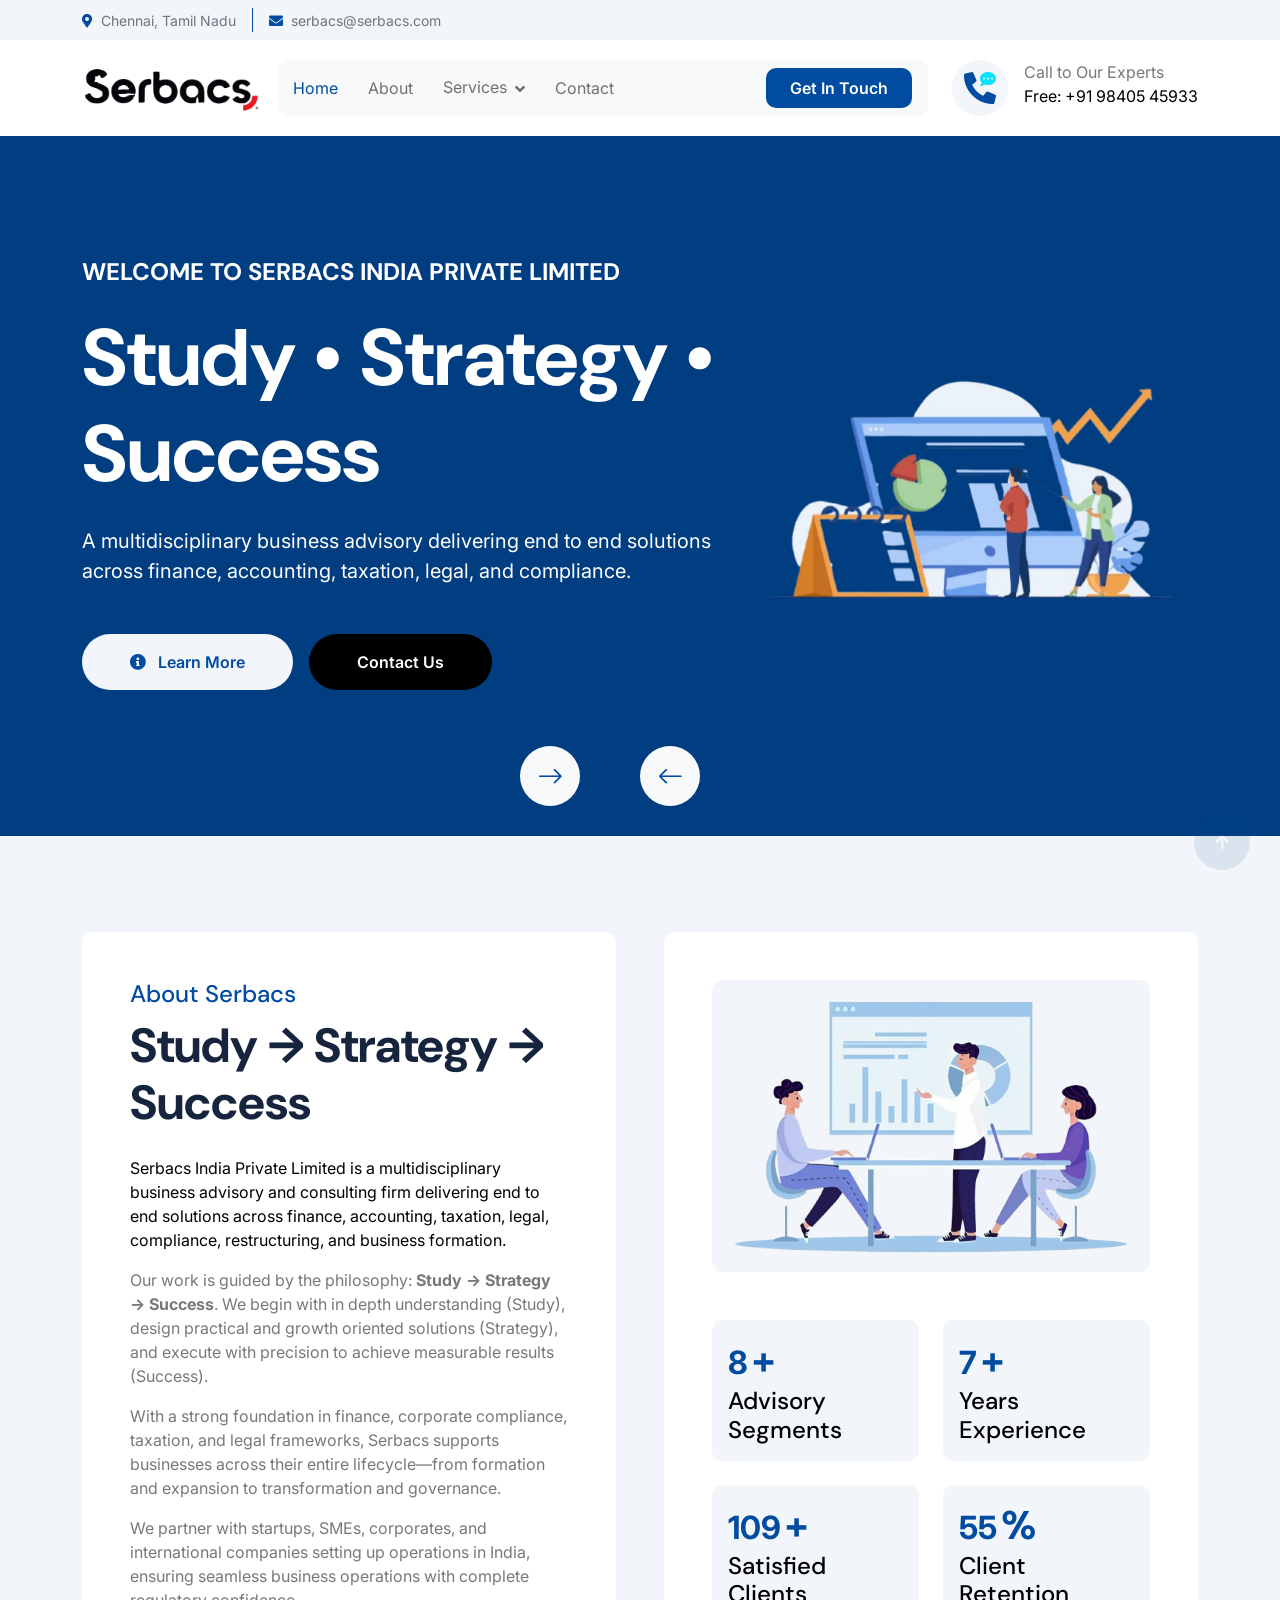
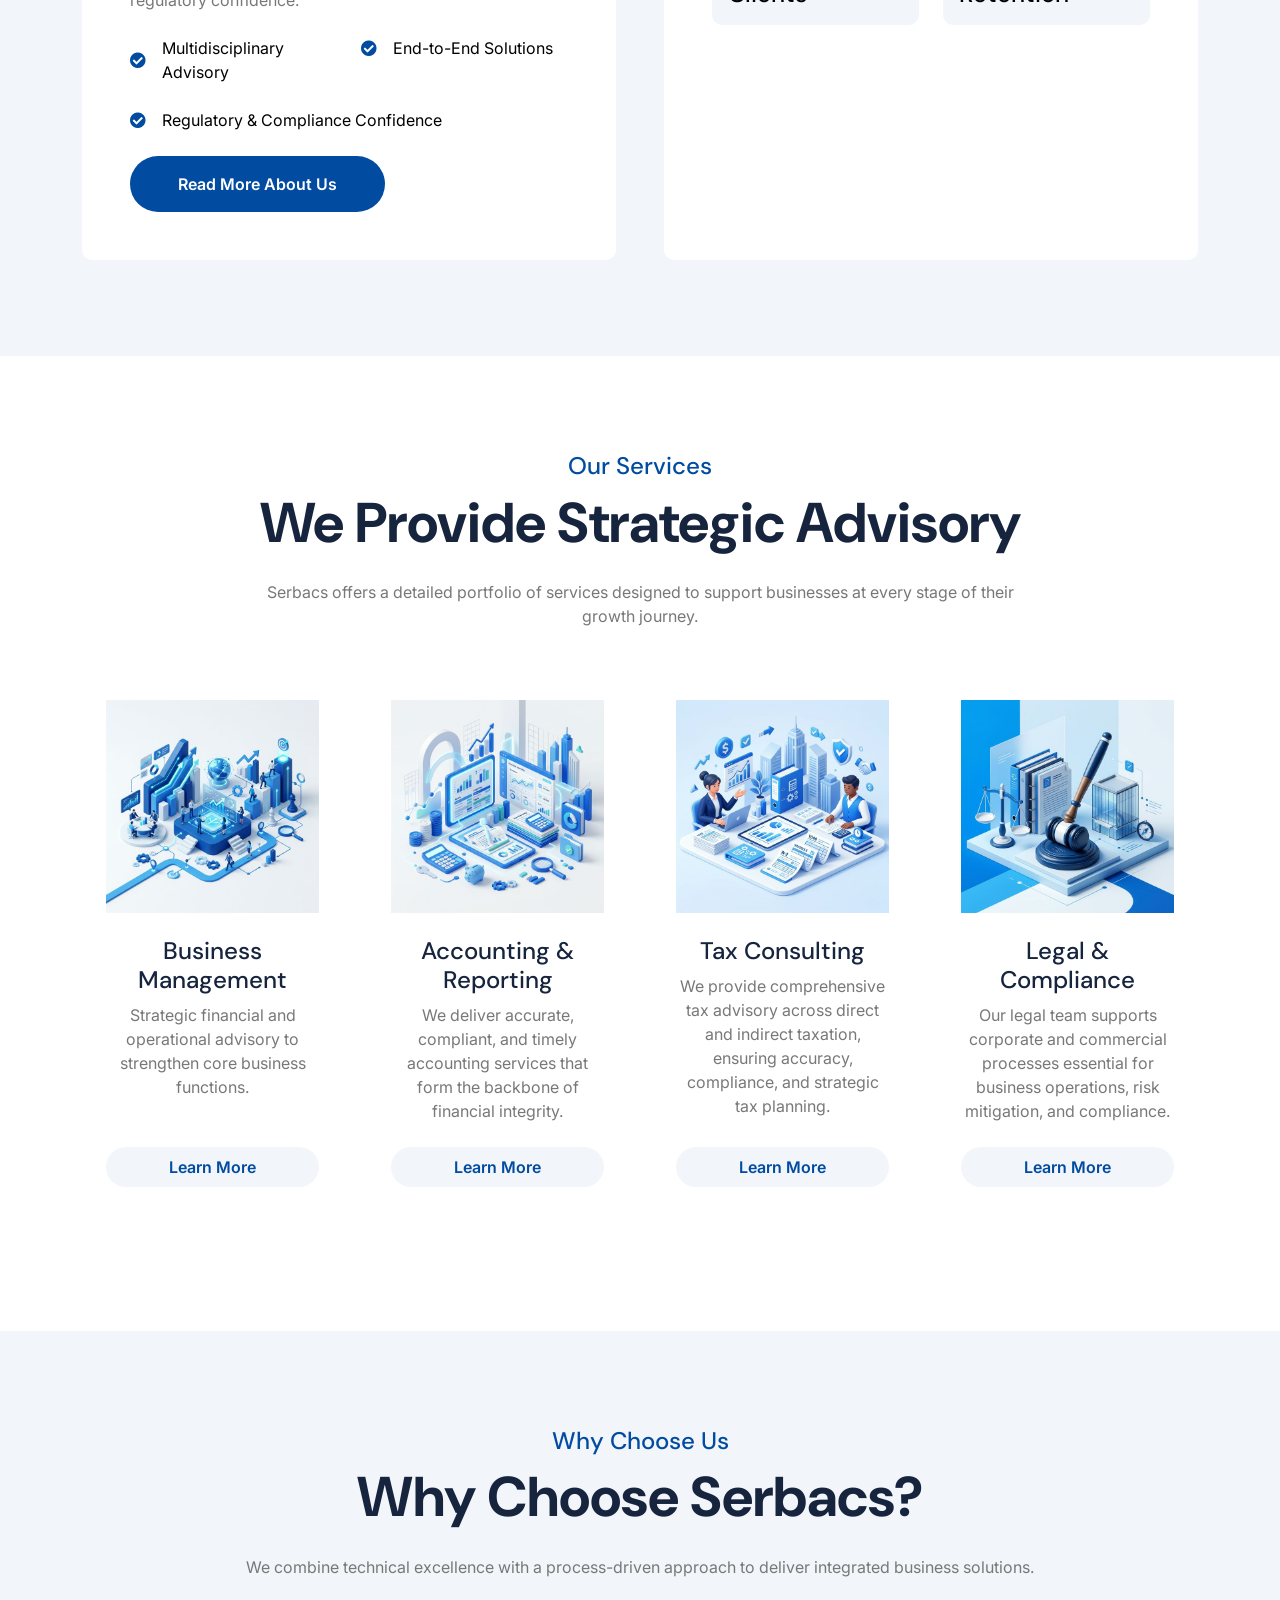
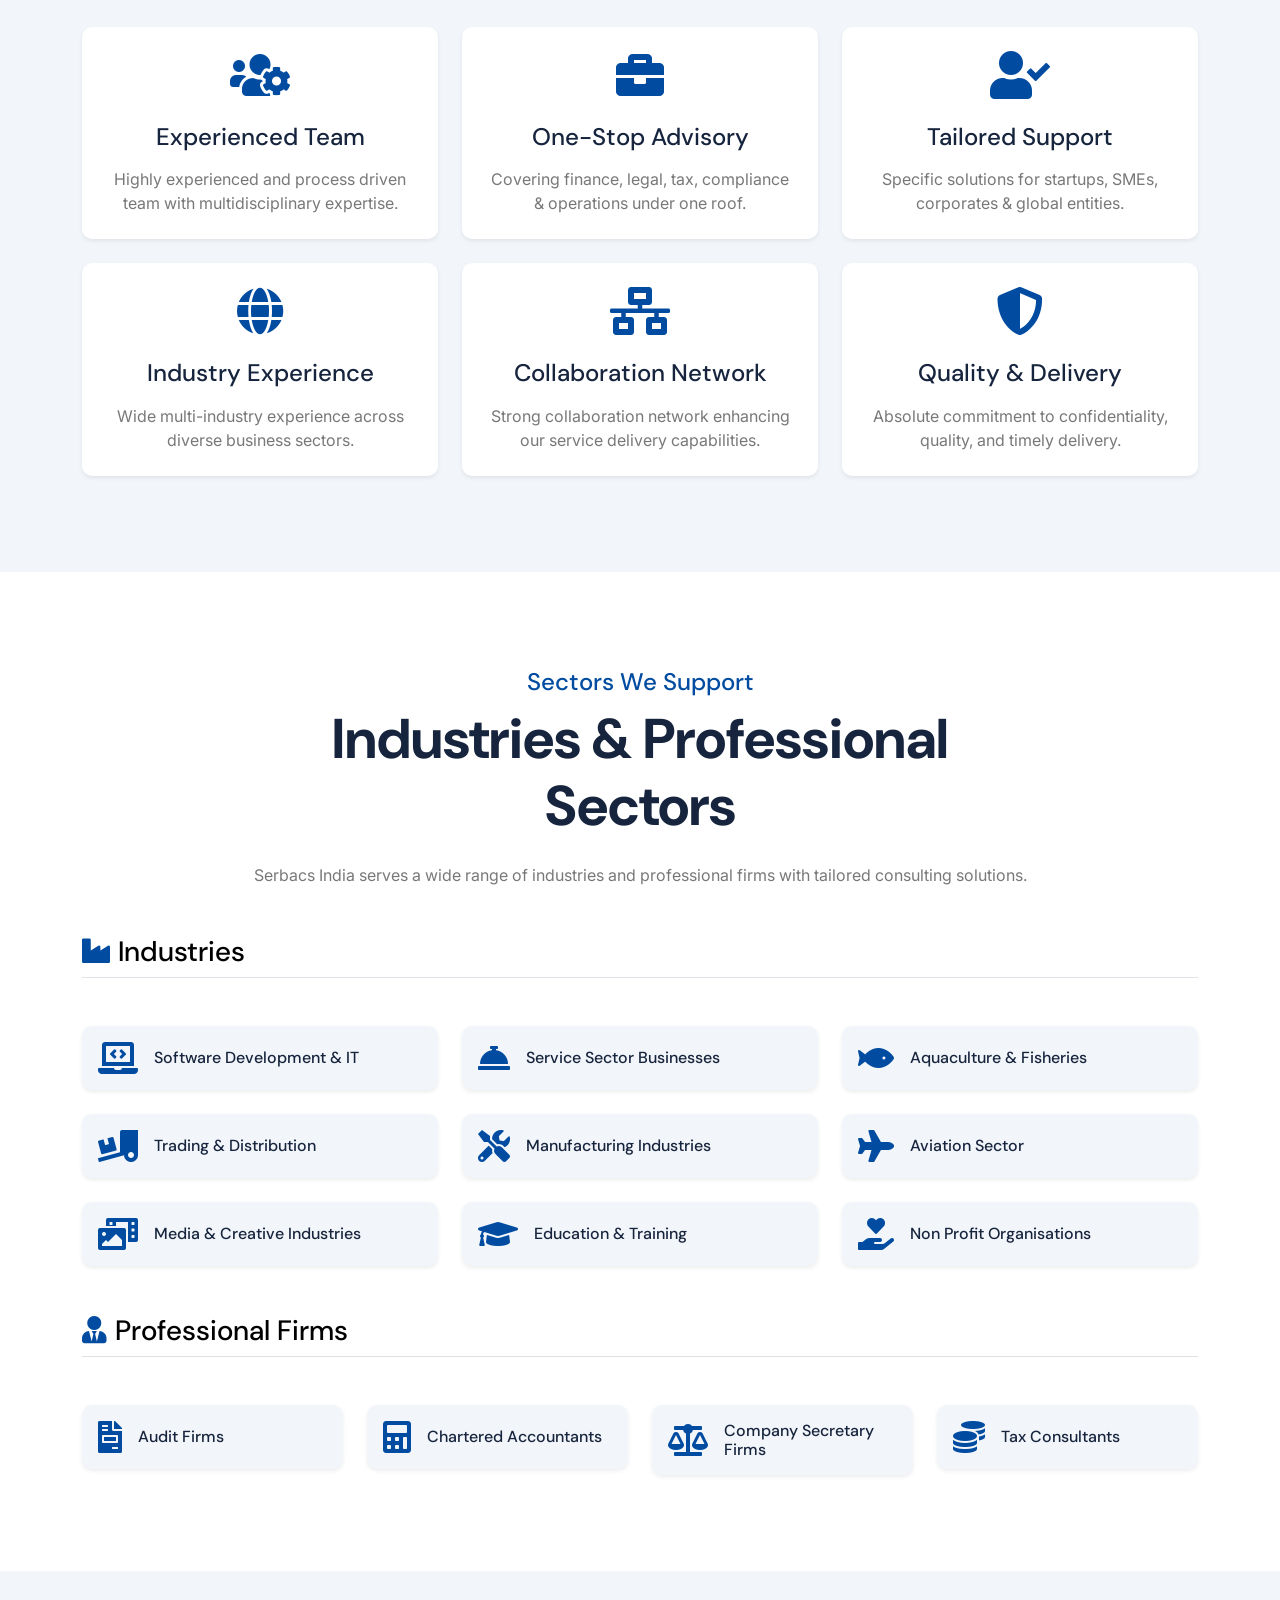
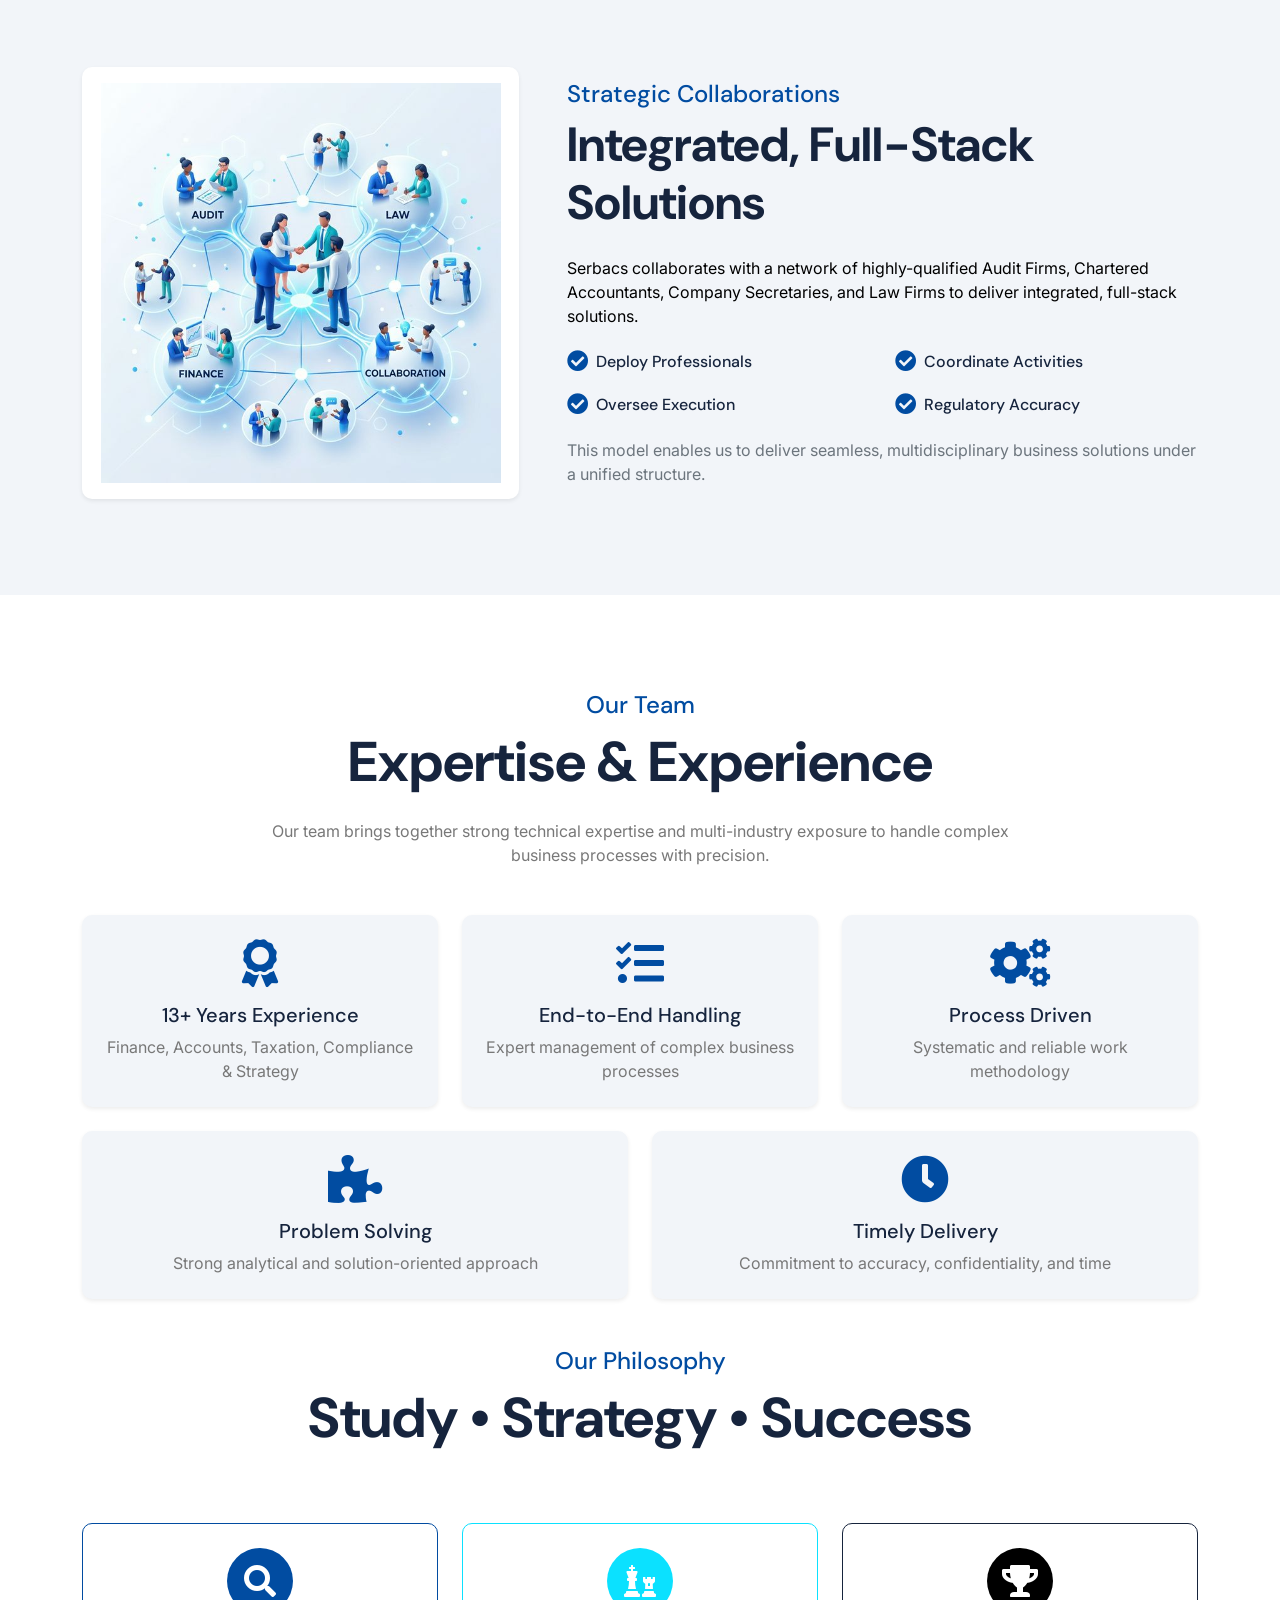
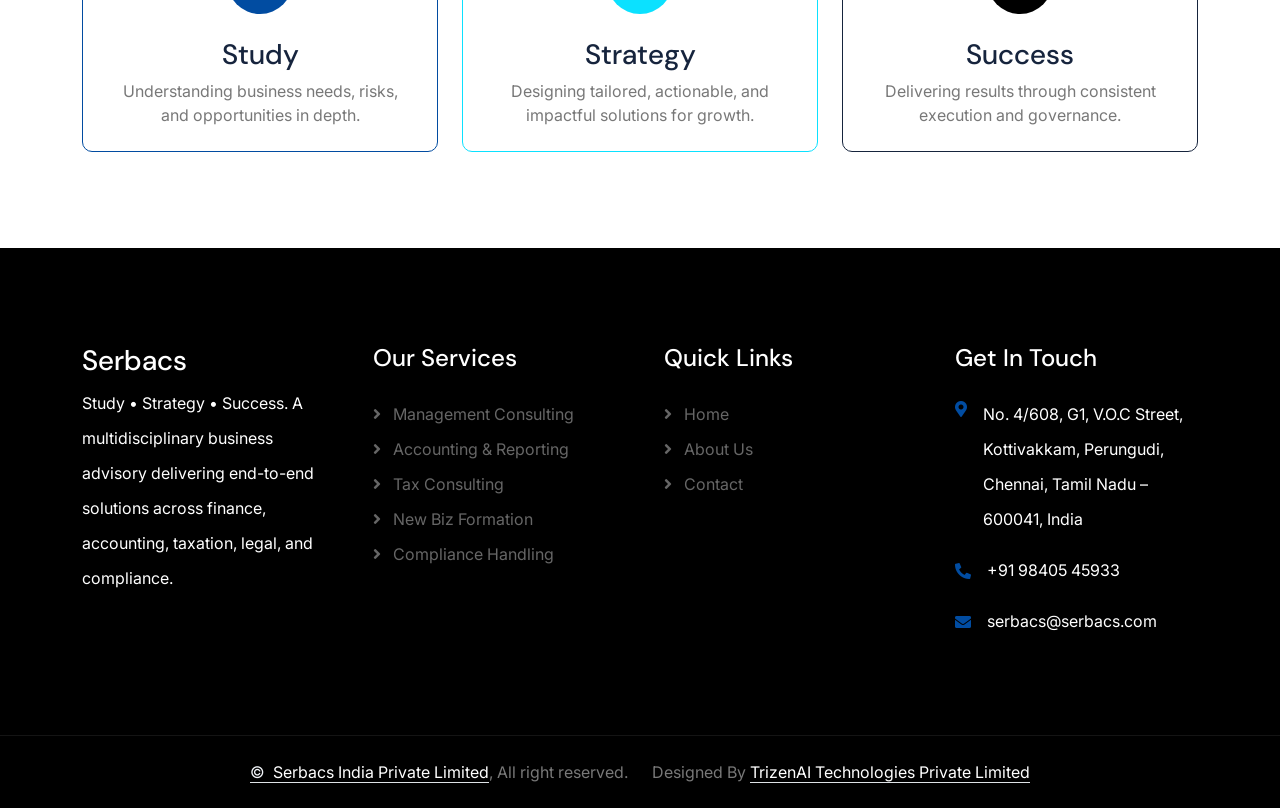
==== commit 3d477d6c: "Updated the services dropdown pages" ====
--- a/index.html
+++ b/index.html
@@ -87,23 +87,20 @@
 
                         <!-- Services Dropdown -->
                         <div class="nav-item dropdown">
-                            <a href="#" class="nav-link dropdown-toggle"
-                                data-bs-toggle="dropdown">Services</a>
+                            <a href="#" class="nav-link dropdown-toggle" data-bs-toggle="dropdown">Services</a>
                             <div class="dropdown-menu shadow border-0">
-                                <a href="#" class="dropdown-item">Business Management Consulting</a>
-                                <a href="#" class="dropdown-item">Accounting & Reporting</a>
-                                <a href="#" class="dropdown-item">Banking Process</a>
-                                <a href="#" class="dropdown-item">Tax Consulting</a>
-                                <a href="#" class="dropdown-item">New Business Formation</a>
-                                <a href="#" class="dropdown-item">Subsidiary Formation</a>
-                                <a href="#" class="dropdown-item">Entity Restructuring</a>
-                                <a href="#" class="dropdown-item">Legal Consulting</a>
-                                <a href="#" class="dropdown-item">Compliance Handling</a>
-                            </div>
-                        </div>
-
-
-                        <a href="contact.html" class="nav-item nav-link ">Contact</a>
+                                <a href="business-management-consulting.html" class="dropdown-item">Business Management Consulting</a>
+                                <a href="accounting-reporting.html" class="dropdown-item">Accounting & Reporting</a>
+                                <a href="banking-process.html" class="dropdown-item">Banking Process</a>
+                                <a href="tax-consulting.html" class="dropdown-item">Tax Consulting</a>
+                                <a href="new-business-formation.html" class="dropdown-item">New Business Formation</a>
+                                <a href="subsidiary-formation.html" class="dropdown-item">Subsidiary Formation</a>
+                                <a href="entity-restructuring.html" class="dropdown-item">Entity Restructuring</a>
+                                <a href="legal-consulting.html" class="dropdown-item">Legal Consulting</a>
+                                <a href="compliance-handling.html" class="dropdown-item">Compliance Handling</a>
+                            </div>
+                        </div>
+                        <a href="contact.html" class="nav-item nav-link">Contact</a>
                         <div class="nav-btn px-3">
                             <a href="contact.html" class="btn btn-primary py-2 px-4 ms-3 flex-shrink-0">Get In Touch</a>
                         </div>
@@ -306,7 +303,8 @@
                         <h4>Business Management</h4>
                         <p class="mb-4">Strategic financial and operational advisory to strengthen core business
                             functions.</p>
-                        <a class="btn btn-light rounded-pill py-2 px-4 mt-auto" href="#">Learn More</a>
+                        <a class="btn btn-light rounded-pill py-2 px-4 mt-auto"
+                            href="business-management-consulting.html">Learn More</a>
                     </div>
                 </div>
                 <div class="col-md-6 col-lg-4 col-xl-3 wow fadeInUp" data-wow-delay="0.3s">
@@ -317,7 +315,8 @@
                         <h4>Accounting & Reporting</h4>
                         <p class="mb-4">We deliver accurate, compliant, and timely accounting services that form the
                             backbone of financial integrity. </p>
-                        <a class="btn btn-light rounded-pill py-2 px-4 mt-auto" href="#">Learn More</a>
+                        <a class="btn btn-light rounded-pill py-2 px-4 mt-auto" href="accounting-reporting.html">Learn
+                            More</a>
                     </div>
                 </div>
                 <div class="col-md-6 col-lg-4 col-xl-3 wow fadeInUp" data-wow-delay="0.5s">
@@ -328,7 +327,8 @@
                         <h4>Tax Consulting</h4>
                         <p class="mb-4">We provide comprehensive tax advisory across direct and indirect taxation,
                             ensuring accuracy, compliance, and strategic tax planning.</p>
-                        <a class="btn btn-light rounded-pill py-2 px-4 mt-auto" href="#">Learn More</a>
+                        <a class="btn btn-light rounded-pill py-2 px-4 mt-auto" href="tax-consulting.html">Learn
+                            More</a>
                     </div>
                 </div>
                 <div class="col-md-6 col-lg-4 col-xl-3 wow fadeInUp" data-wow-delay="0.7s">
@@ -339,11 +339,12 @@
                         <h4>Legal & Compliance</h4>
                         <p class="mb-4">Our legal team supports corporate and commercial processes essential for
                             business operations, risk mitigation, and compliance.</p>
-                        <a class="btn btn-light rounded-pill py-2 px-4 mt-auto" href="#">Learn More</a>
+                        <a class="btn btn-light rounded-pill py-2 px-4 mt-auto" href="legal-consulting.html">Learn
+                            More</a>
                     </div>
                 </div>
                 <div class="col-12 text-center wow fadeInUp" data-wow-delay="0.2s">
-                    <a class="btn btn-primary rounded-pill py-3 px-5" href="#">View All Services</a>
+                    <!-- View All Services button removed -->
                 </div>
             </div>
         </div>
@@ -671,11 +672,15 @@
                 <div class="col-md-6 col-lg-6 col-xl-3">
                     <div class="footer-item">
                         <h4 class="text-white mb-4">Our Services</h4>
-                        <a href="#"><i class="fas fa-angle-right me-2"></i> Management Consulting</a>
-                        <a href="#"><i class="fas fa-angle-right me-2"></i> Accounting & Reporting</a>
-                        <a href="#"><i class="fas fa-angle-right me-2"></i> Tax Consulting</a>
-                        <a href="#"><i class="fas fa-angle-right me-2"></i> New Biz Formation</a>
-                        <a href="#"><i class="fas fa-angle-right me-2"></i> Compliance Handling</a>
+                        <a href="business-management-consulting.html"><i class="fas fa-angle-right me-2"></i> Management
+                            Consulting</a>
+                        <a href="accounting-reporting.html"><i class="fas fa-angle-right me-2"></i> Accounting &
+                            Reporting</a>
+                        <a href="tax-consulting.html"><i class="fas fa-angle-right me-2"></i> Tax Consulting</a>
+                        <a href="new-business-formation.html"><i class="fas fa-angle-right me-2"></i> New Biz
+                            Formation</a>
+                        <a href="compliance-handling.html"><i class="fas fa-angle-right me-2"></i> Compliance
+                            Handling</a>
                     </div>
                 </div>
                 <!-- Column 3: Quick Links -->
@@ -749,4 +754,5 @@
     <script src="js/main.js"></script>
 </body>
 
-</html>+</html>
+
--- a/css/style.css
+++ b/css/style.css
@@ -22,7 +22,10 @@
 
 /* Breadcrumb Gradient Update */
 .bg-breadcrumb {
-    background: linear-gradient(rgba(1, 95, 201, 0.9), rgba(0, 0, 0, 0.2)), url(../img/bg-breadcrumb.jpg)!important;
+    padding: 120px 0; /* Standardized height/padding */
+    background-position: center;
+    background-repeat: no-repeat;
+    background-size: cover;
 }
 
 /*** Spinner Start ***/
@@ -379,7 +382,7 @@
     background-position: center center;
     background-repeat: no-repeat;
     background-size: cover;
-    padding: 60px 0 60px 0;
+    padding: 30px 0 30px 0;
     transition: 0.5s;
 }
 
@@ -779,3 +782,49 @@
 }
 
 
+
+/* Custom Service Detail Styles */
+.service-detail-sidebar .list-group-item {
+    border: none;
+    background: transparent;
+    padding: 12px 20px;
+    font-weight: 500;
+    transition: 0.3s;
+    border-radius: 8px !important;
+    margin-bottom: 5px;
+}
+
+.service-detail-sidebar .list-group-item:hover {
+    background: rgba(1, 76, 161, 0.05);
+    color: var(--bs-primary);
+}
+
+.service-detail-sidebar .list-group-item.active {
+    background: var(--bs-primary) !important;
+    color: white !important;
+}
+
+.service-component-card {
+    transition: 0.3s;
+    border: 1px solid rgba(0,0,0,0.05);
+}
+
+.service-component-card:hover {
+    transform: translateY(-5px);
+    box-shadow: 0 10px 30px rgba(0,0,0,0.08) !important;
+    border-color: rgba(1, 76, 161, 0.1);
+}
+
+.service-component-card i {
+    transition: 0.3s;
+}
+
+.service-component-card:hover i {
+    transform: scale(1.1);
+}
+
+.service-main-img {
+    max-height: 400px;
+    object-fit: cover;
+    border-radius: 12px;
+}
